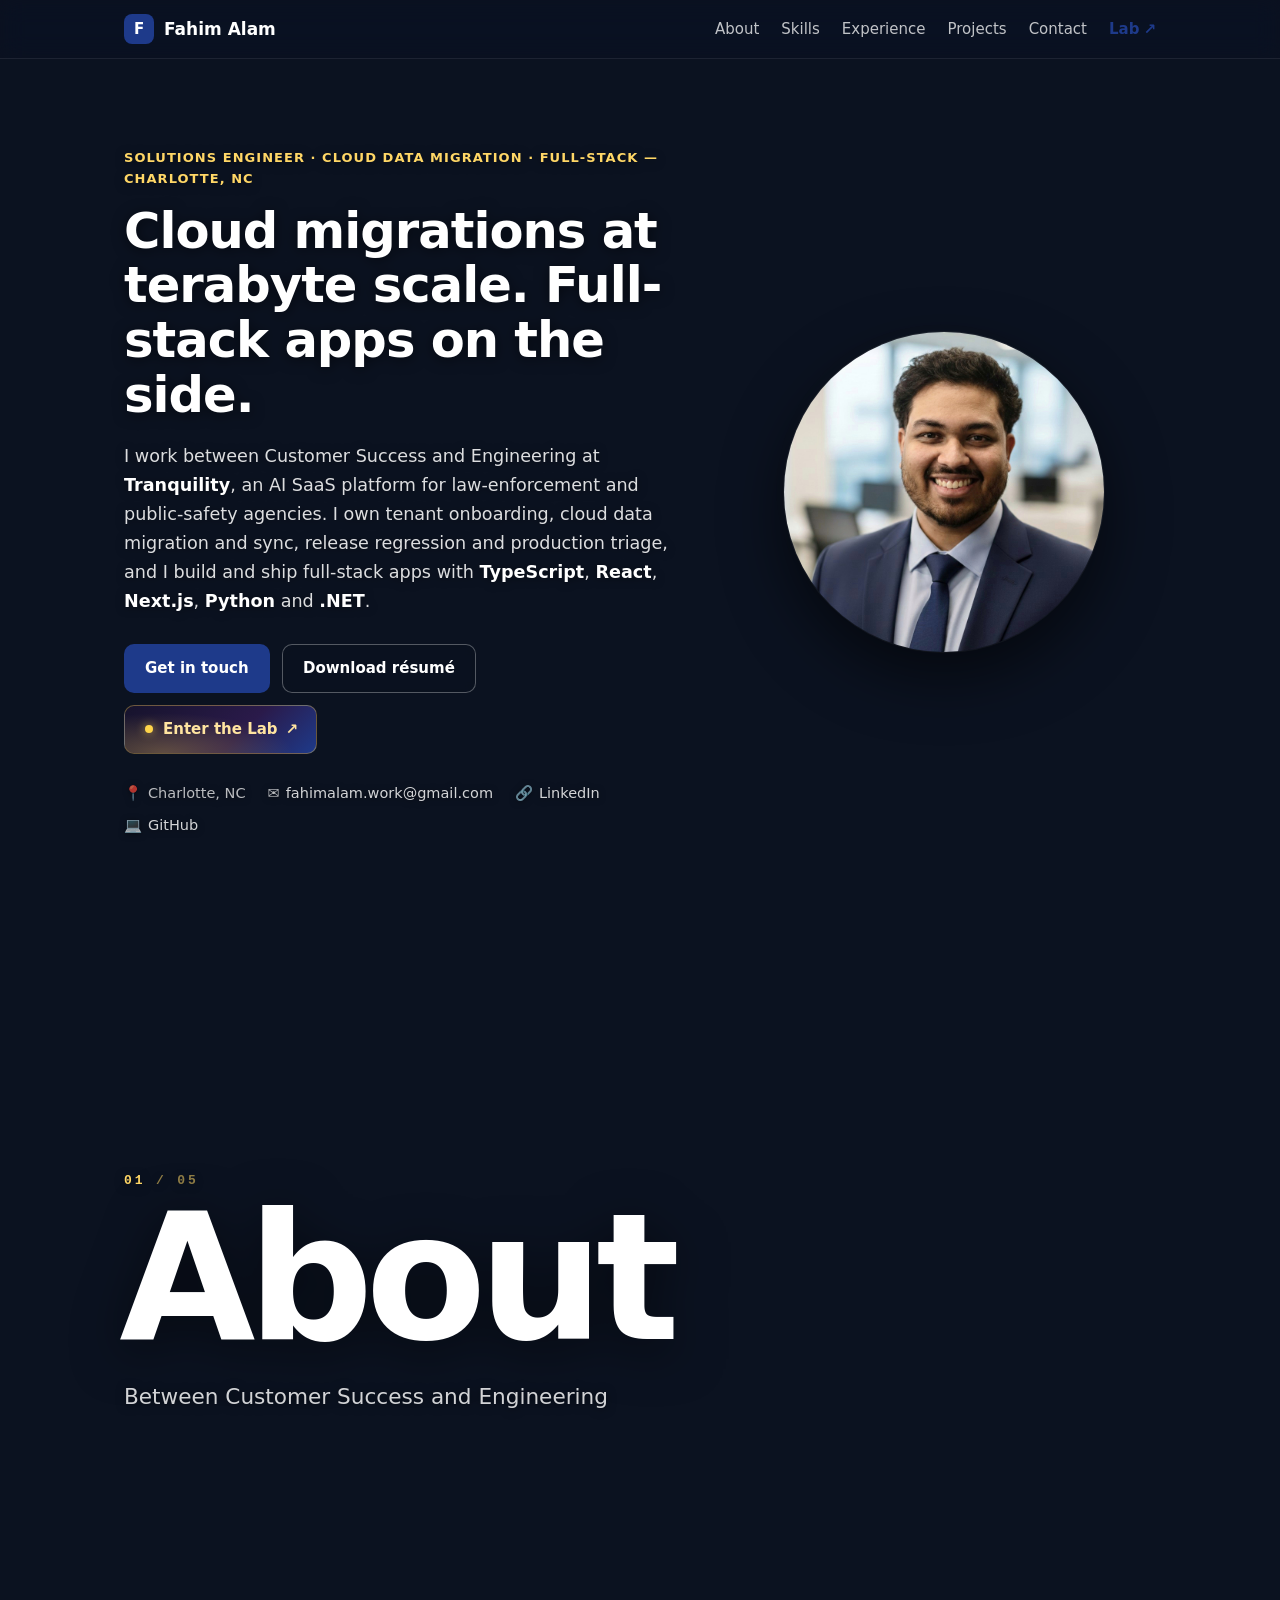
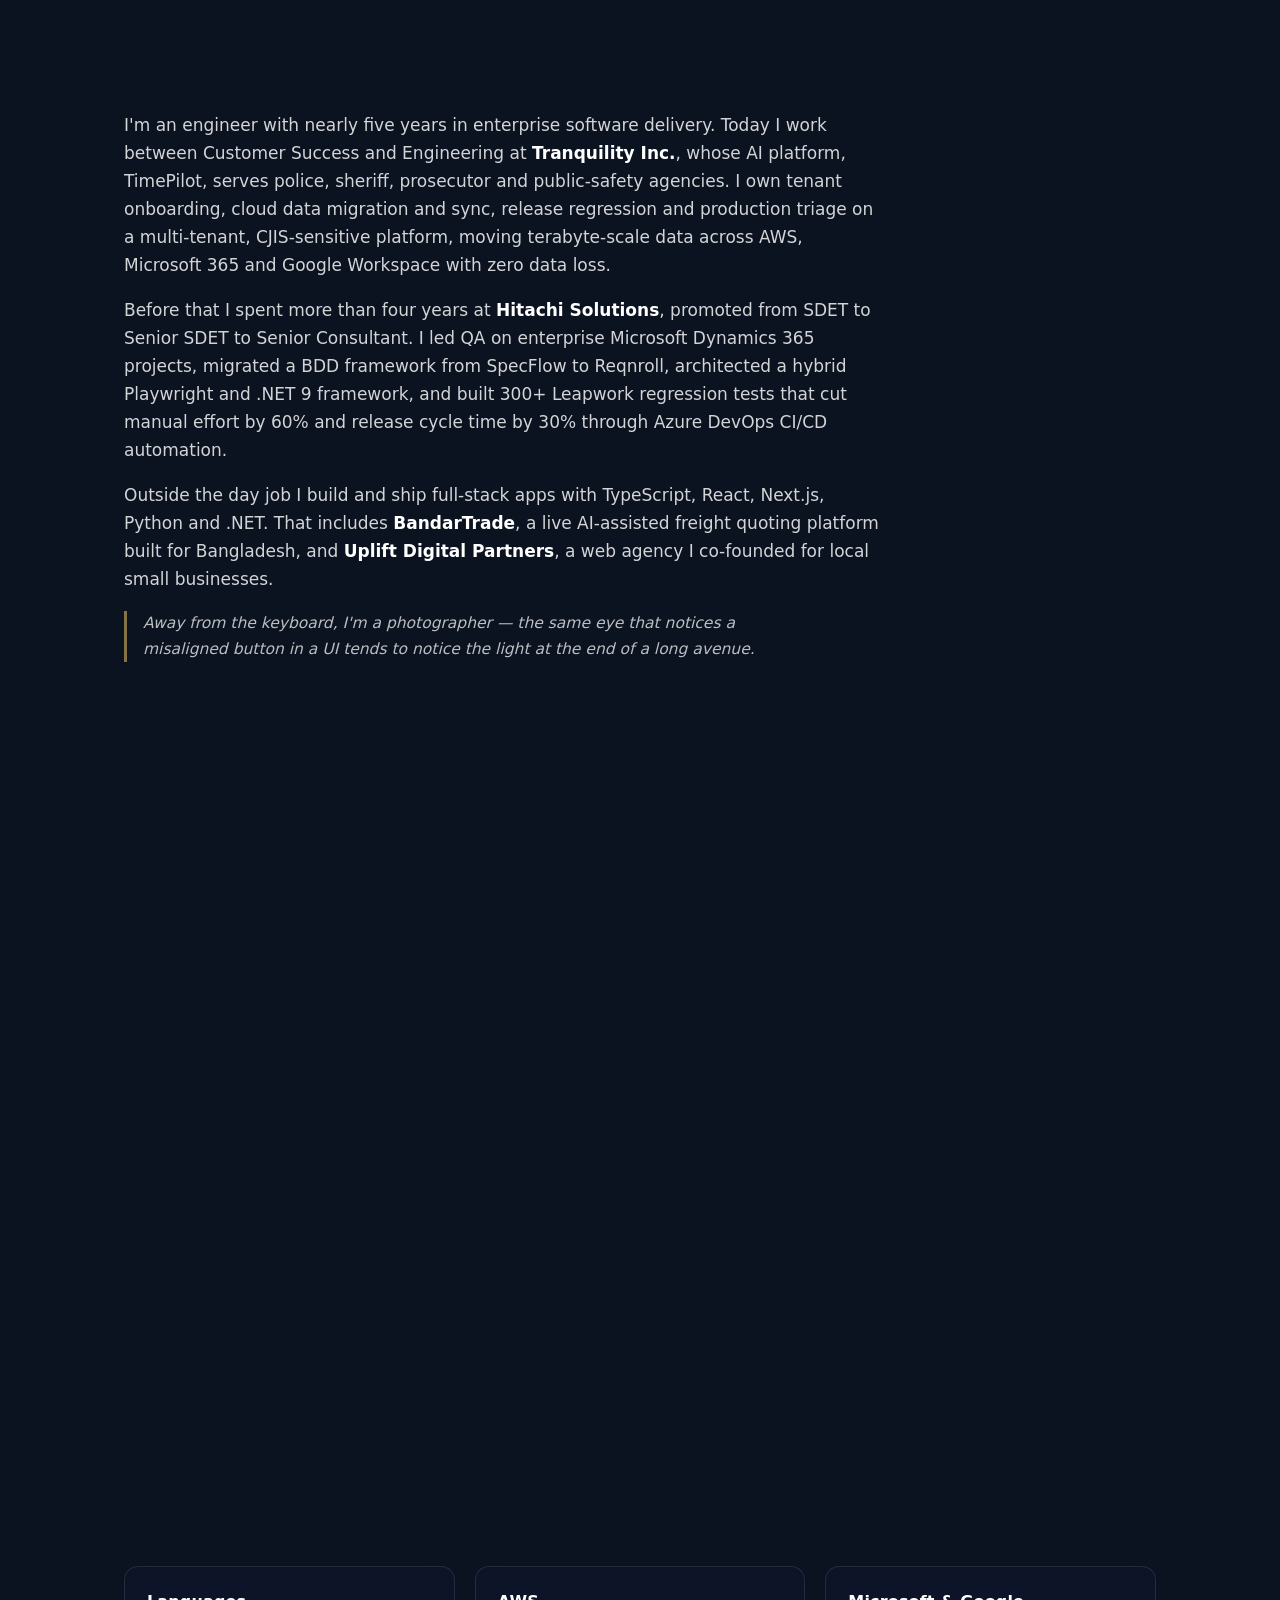
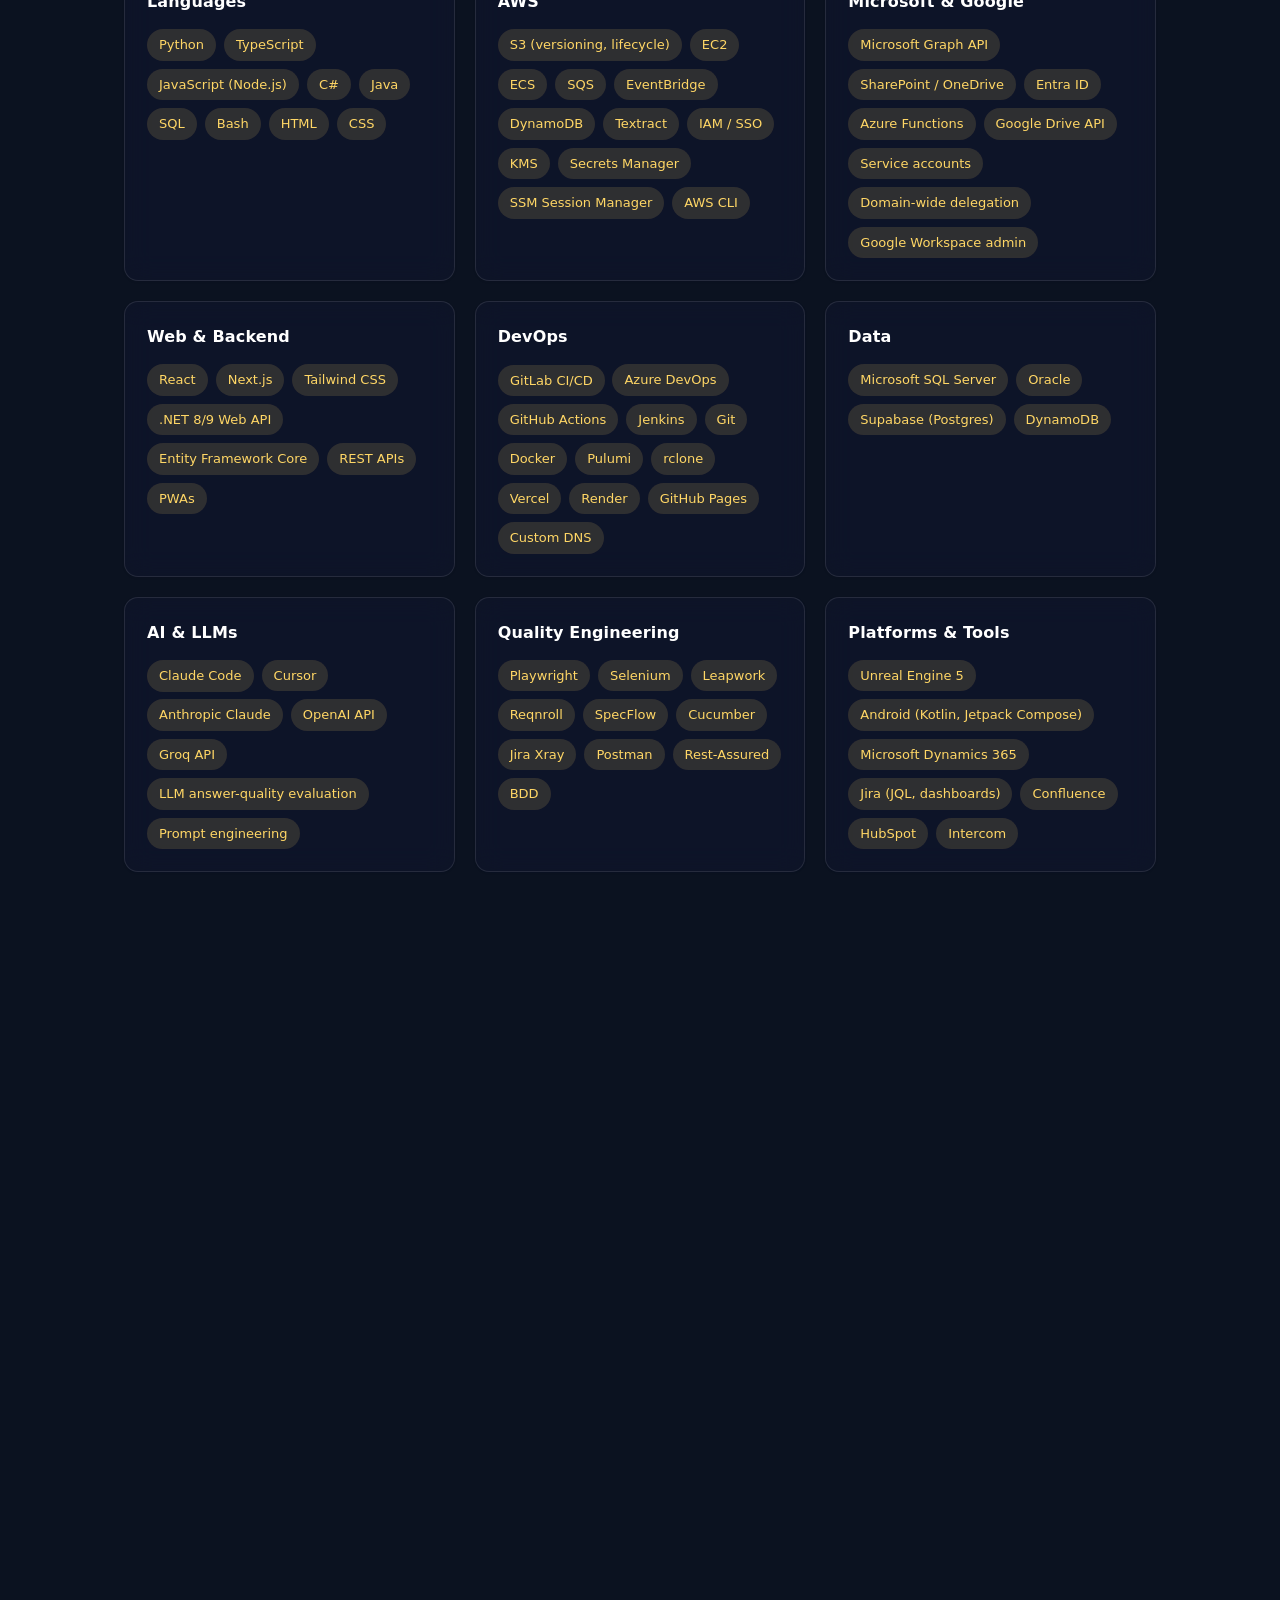
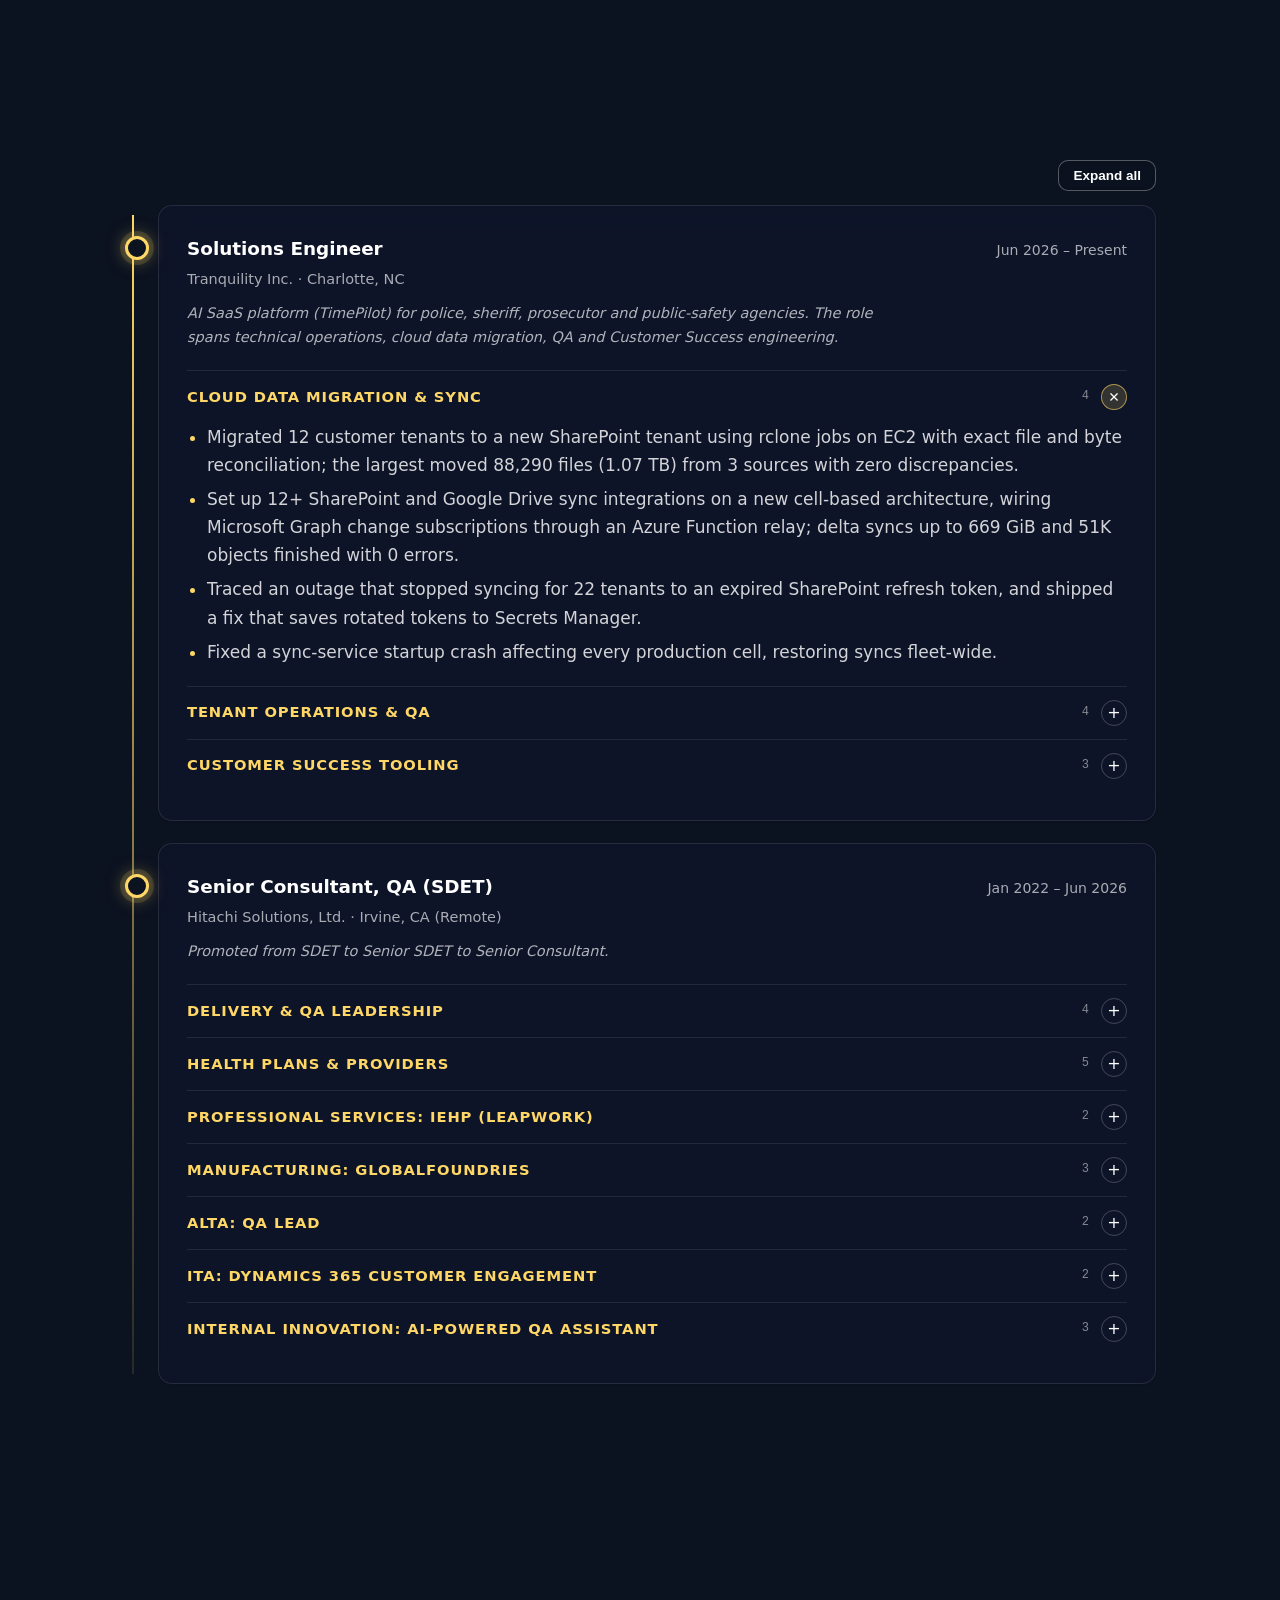
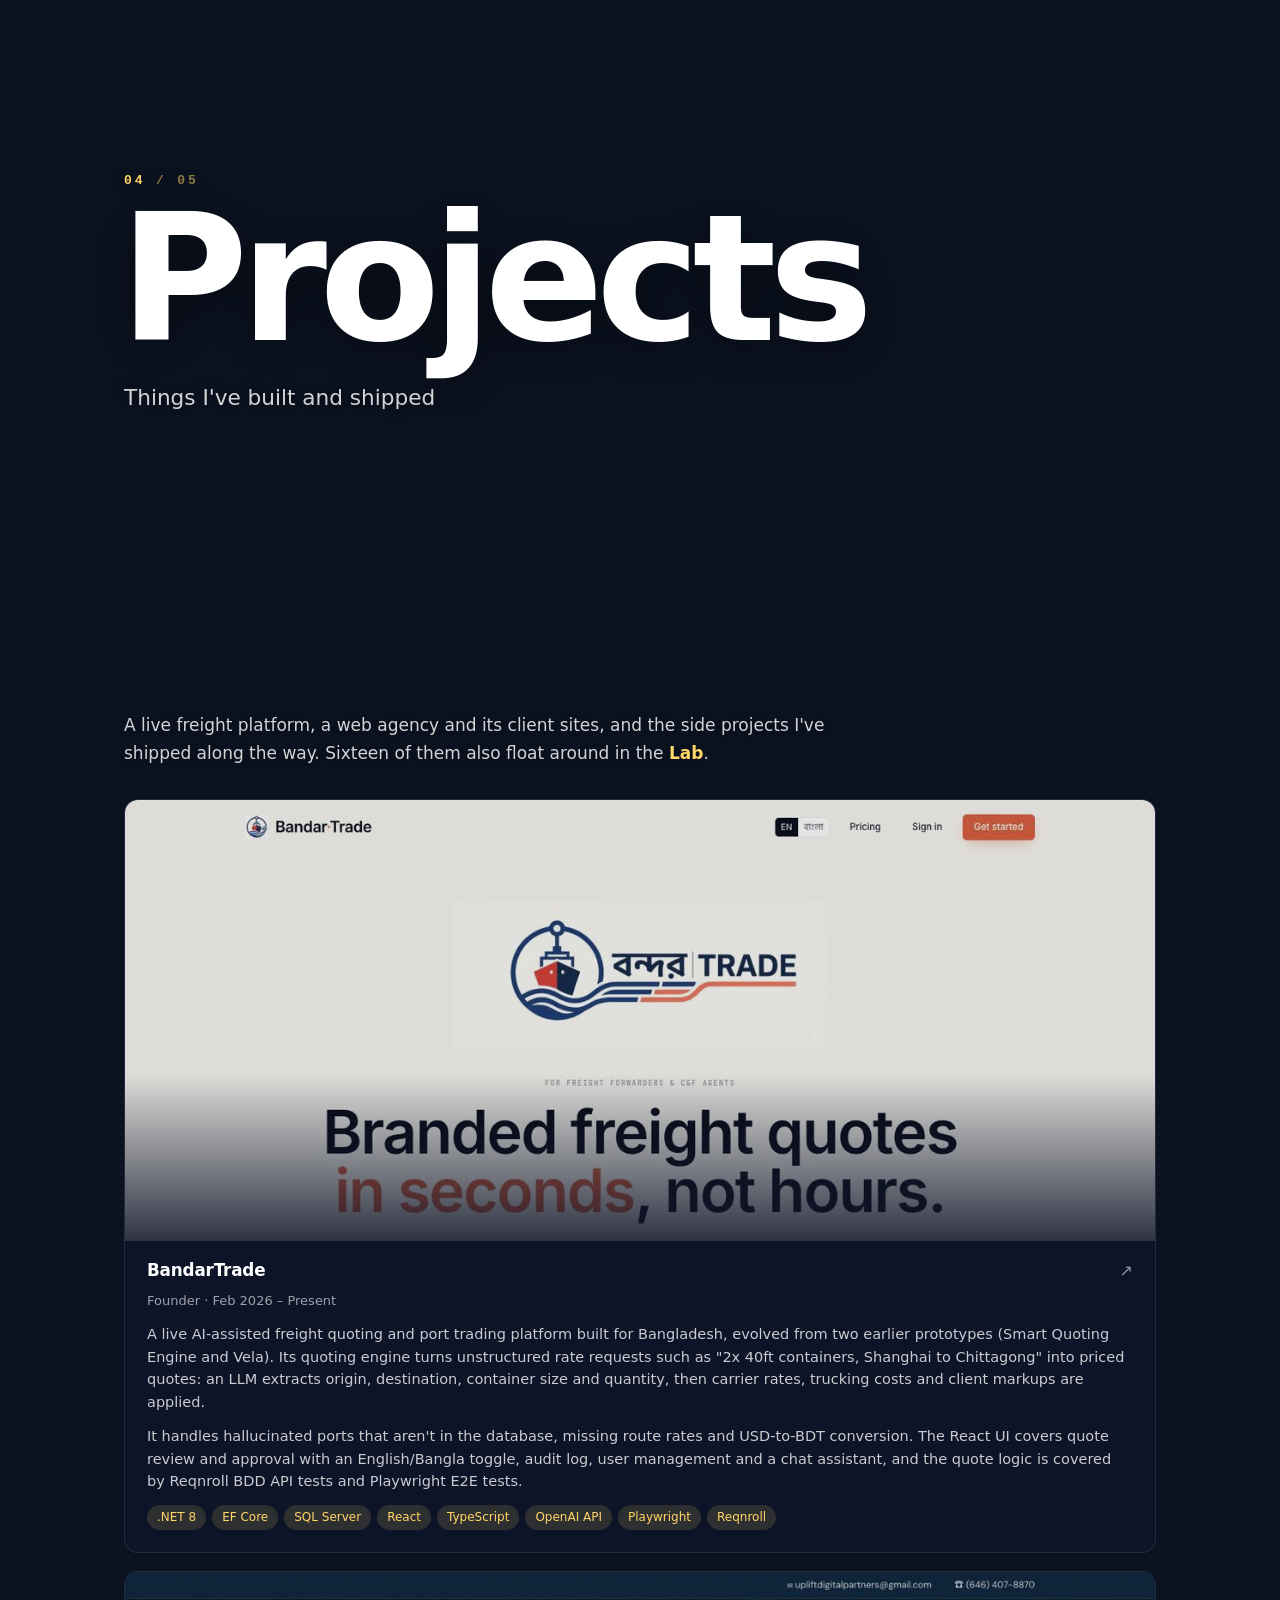
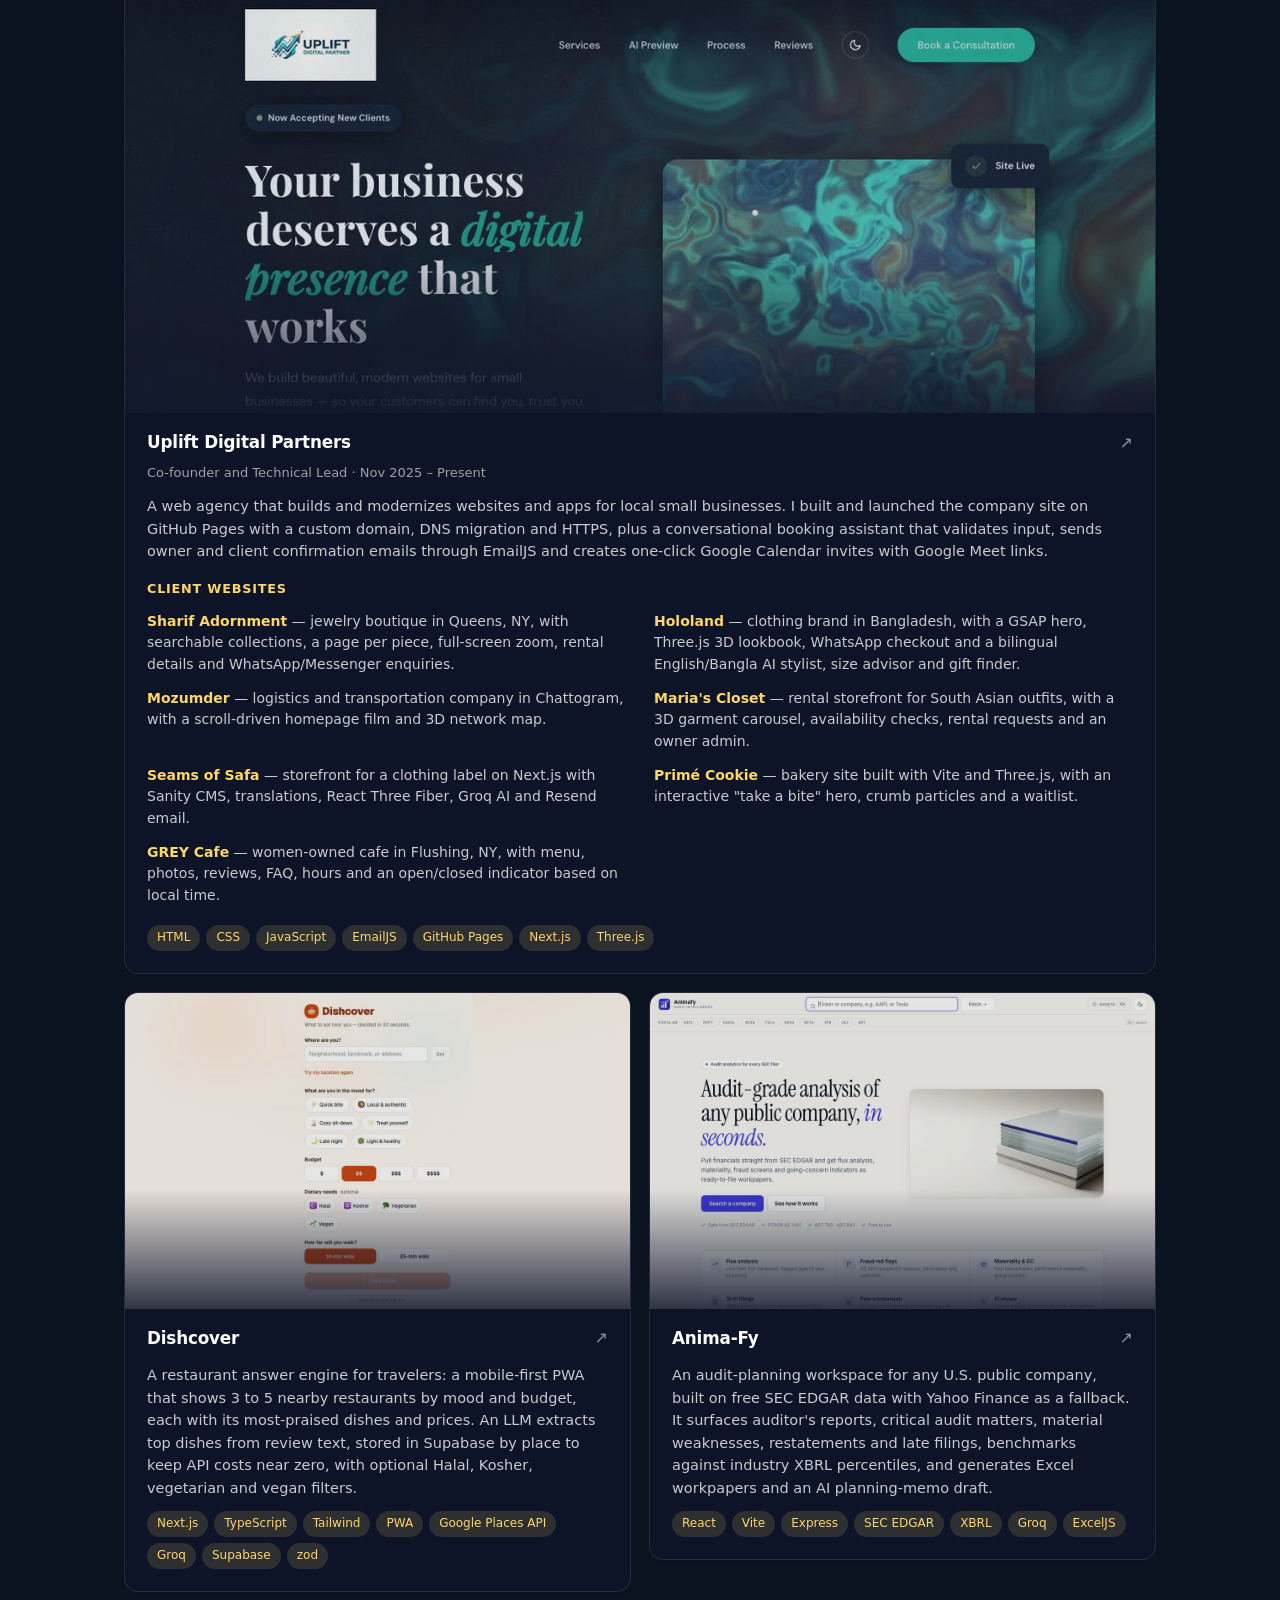
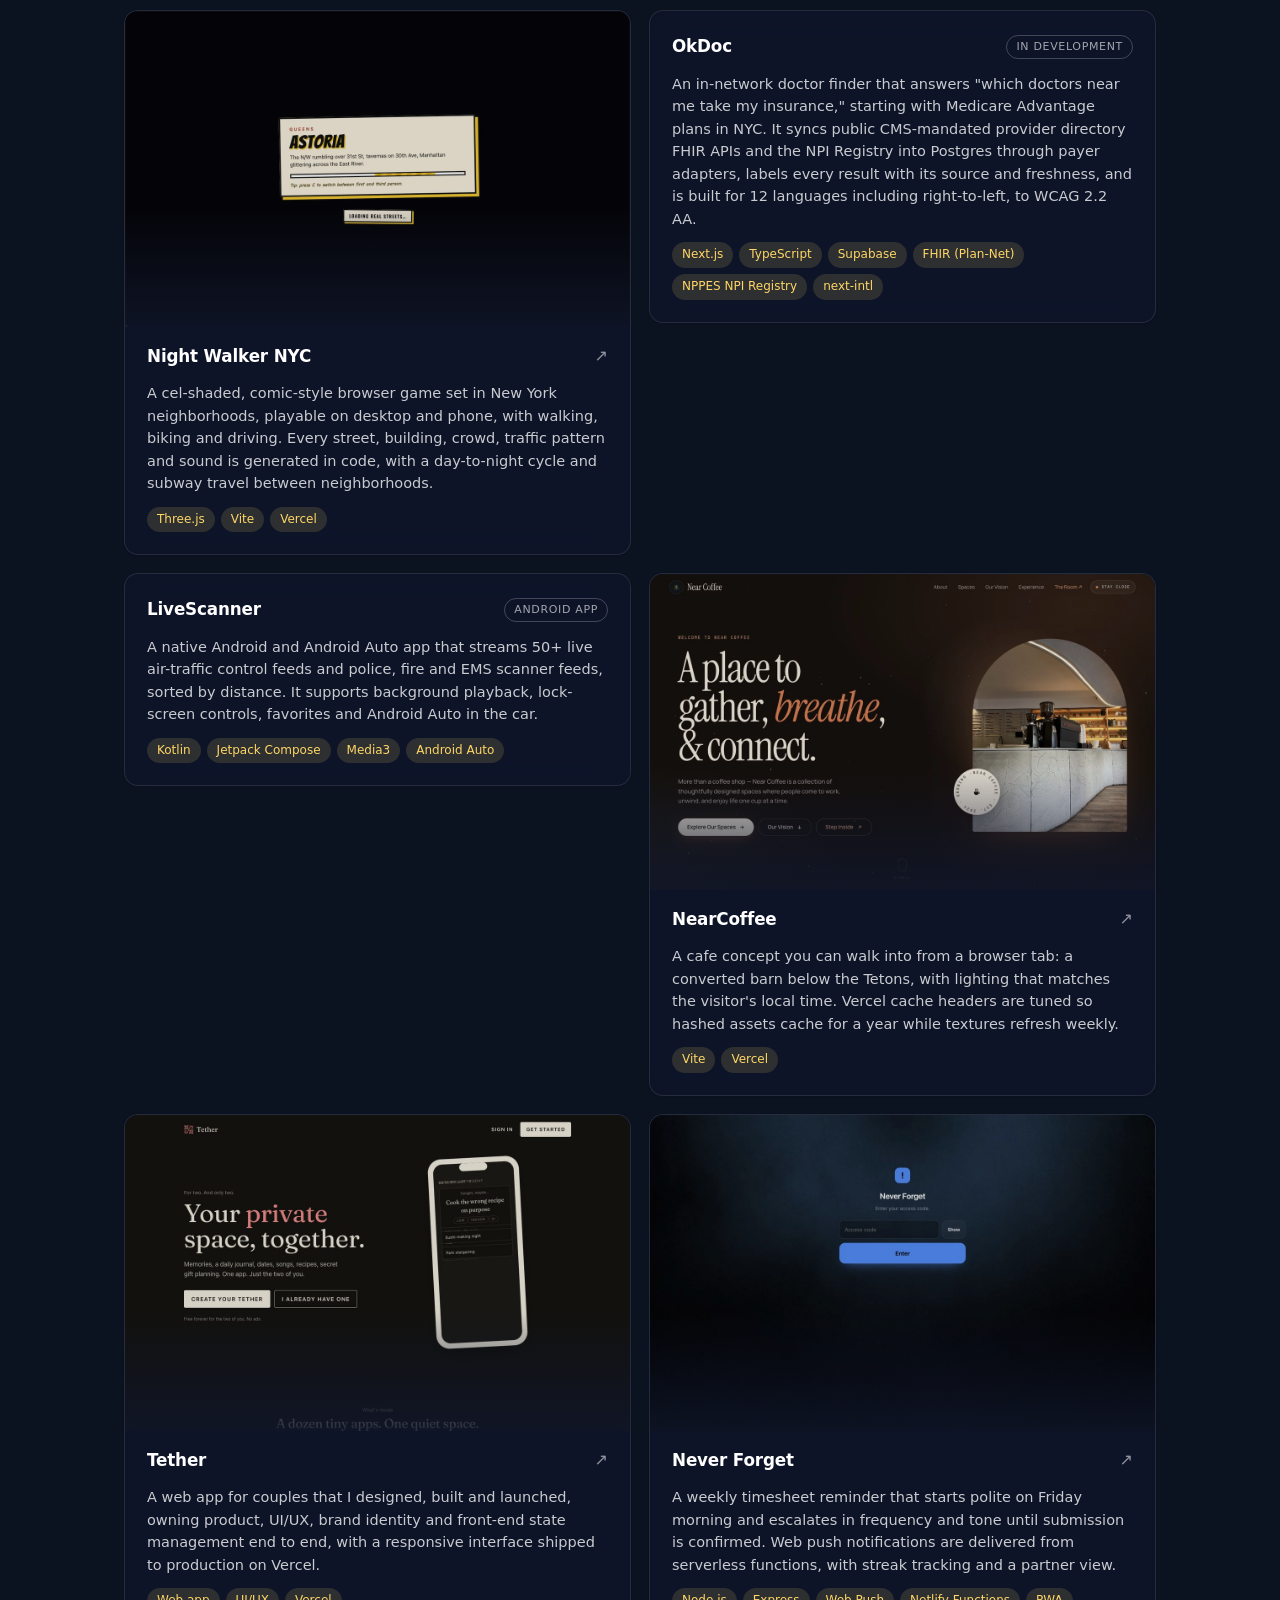
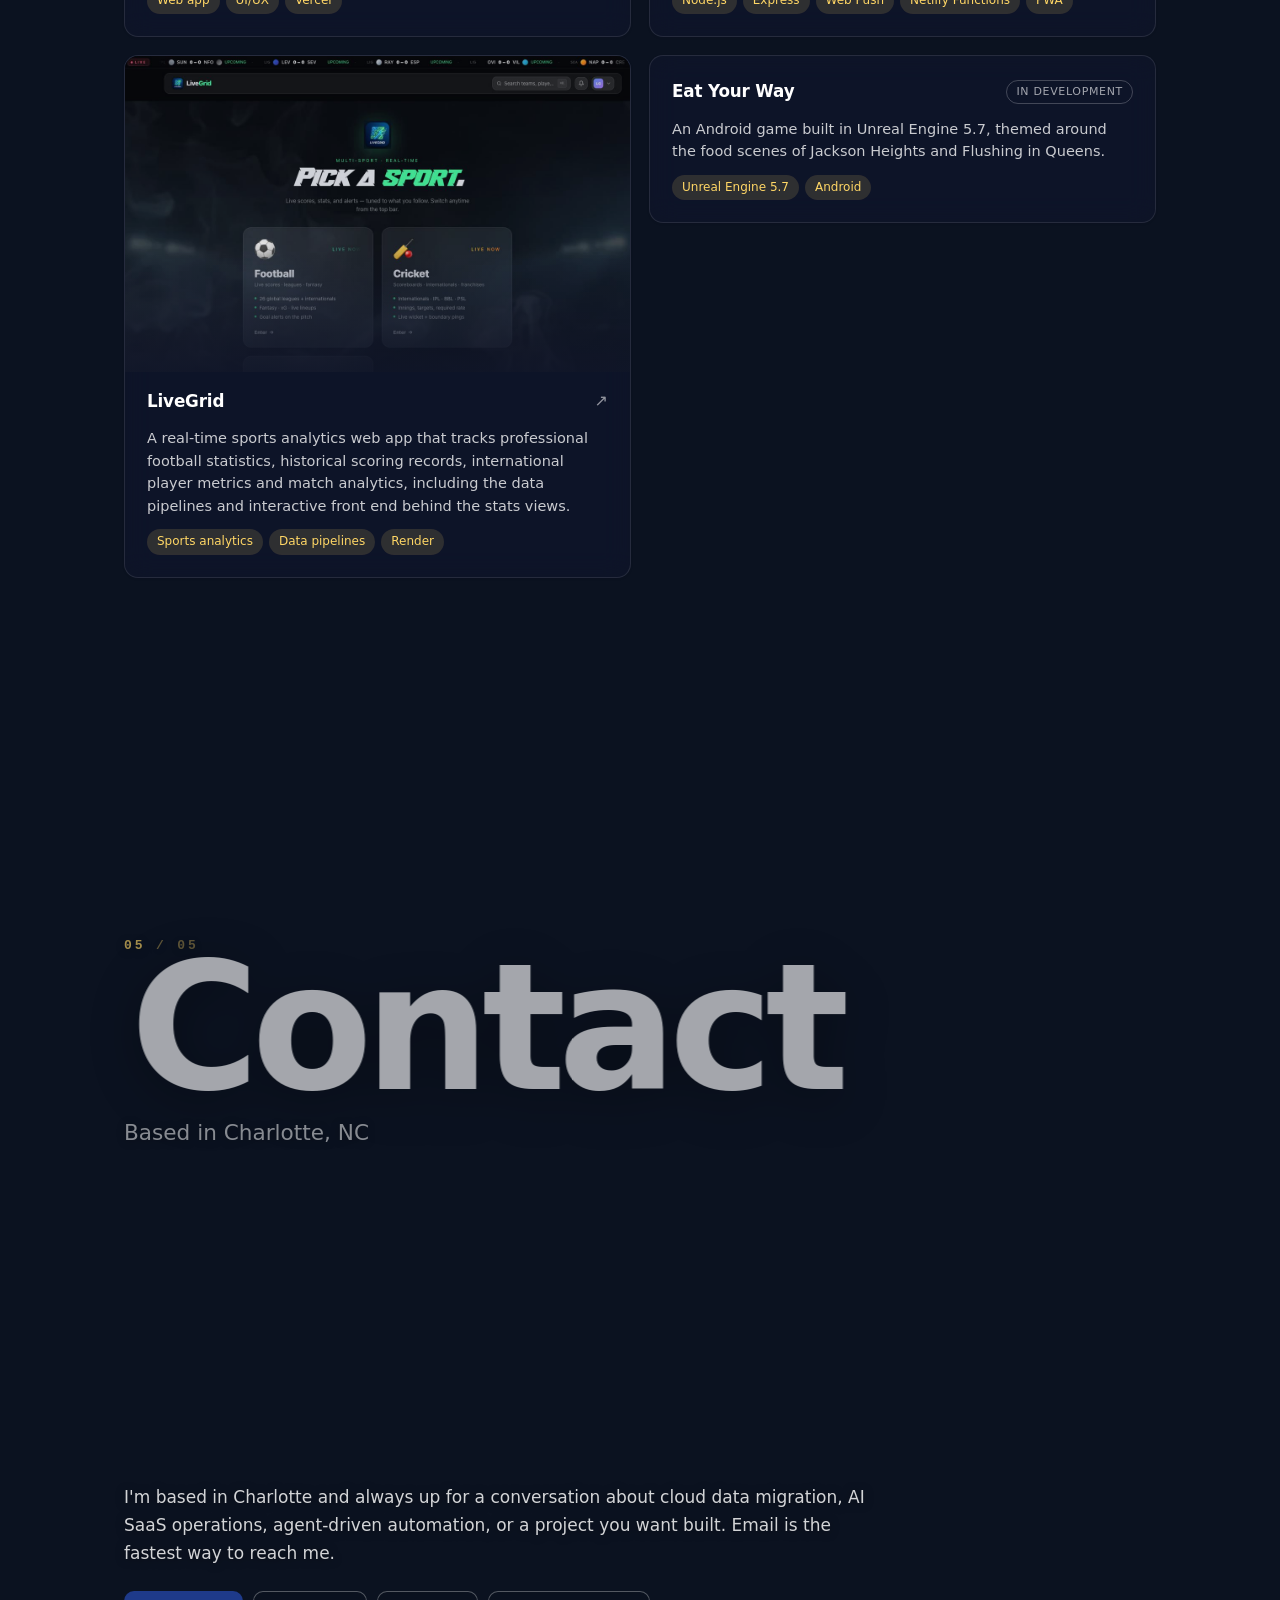
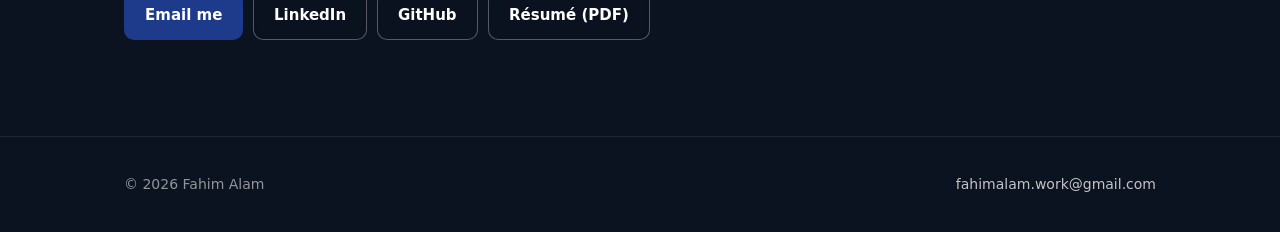
==== index.html @ 4410e0f3 "Visual pass: section title screens, experience timeline, project screenshots, mobile menu, lazy vide" ====
<!doctype html>
<html lang="en">
<head>
  <meta charset="utf-8" />
  <meta name="viewport" content="width=device-width, initial-scale=1" />
  <title>Fahim Alam — Solutions Engineer</title>
  <meta name="description" content="Fahim Alam is a Solutions Engineer in Charlotte, NC working on cloud data migration, multi-tenant AI SaaS operations and full-stack development." />
  <meta name="author" content="Fahim Alam" />
  <meta name="theme-color" content="#0b1220" />

  <meta property="og:title" content="Fahim Alam — Solutions Engineer" />
  <meta property="og:description" content="Cloud data migration, AI SaaS operations and full-stack development. Based in Charlotte, NC." />
  <meta property="og:type" content="website" />
  <meta property="og:image" content="assets/headshot.jpg" />

  <link rel="icon" href="data:image/svg+xml,%3Csvg xmlns='http://www.w3.org/2000/svg' viewBox='0 0 100 100'%3E%3Crect width='100' height='100' rx='20' fill='%231e3a8a'/%3E%3Ctext x='50' y='66' font-family='Inter,Arial' font-size='52' font-weight='700' text-anchor='middle' fill='white'%3EF%3C/text%3E%3C/svg%3E" />
  <link rel="preconnect" href="https://rsms.me/" />
  <link rel="stylesheet" href="https://rsms.me/inter/inter.css" />
  <link rel="stylesheet" href="styles.css" />
</head>
<body>
  <a href="#main" class="skip-link">Skip to content</a>

  <div class="page-backdrop" aria-hidden="true">
    <video id="hero-video"
           class="page-video is-active"
           data-section="hero"
           src="assets/video/hero.mp4"
           poster="assets/video/hero-poster.jpg"
           muted playsinline preload="auto"></video>
    <video class="page-video" data-section="about"
           data-src="assets/video/about.mp4"
           muted playsinline preload="none"></video>
    <video class="page-video" data-section="skills"
           data-src="assets/video/skills.mp4"
           muted playsinline preload="none"></video>
    <video class="page-video" data-section="experience"
           data-src="assets/video/experience.mp4"
           muted playsinline preload="none"></video>
    <video class="page-video" data-section="projects"
           data-src="assets/video/projects.mp4"
           muted playsinline preload="none"></video>
    <video class="page-video" data-section="contact"
           data-src="assets/video/contact.mp4"
           muted playsinline preload="none"></video>
    <div class="page-vignette"></div>
  </div>

  <header class="site-header">
    <div class="container header-row">
      <a href="#" class="brand" aria-label="Fahim Alam — Home">
        <span class="brand-mark" aria-hidden="true">F</span>
        <span class="brand-name">Fahim Alam</span>
      </a>
      <button class="nav-toggle" type="button" aria-expanded="false" aria-controls="site-nav" aria-label="Menu">
        <span></span><span></span><span></span>
      </button>
      <nav id="site-nav" aria-label="Primary">
        <a href="#about">About</a>
        <a href="#skills">Skills</a>
        <a href="#experience">Experience</a>
        <a href="#projects">Projects</a>
        <a href="#contact">Contact</a>
        <a href="lab/" class="nav-lab">Lab <span aria-hidden="true">↗</span></a>
      </nav>
    </div>
  </header>

  <main id="main">
    <section class="hero" id="hero">
      <div class="container hero-grid">
        <div class="hero-copy">
          <p class="eyebrow">Solutions Engineer · Cloud Data Migration · Full-Stack — Charlotte, NC</p>
          <h1>Cloud migrations at terabyte scale. Full-stack apps on the side.</h1>
          <p class="lede">
            I work between Customer Success and Engineering at
            <strong>Tranquility</strong>, an AI SaaS platform for law-enforcement
            and public-safety agencies. I own tenant onboarding, cloud data
            migration and sync, release regression and production triage, and I
            build and ship full-stack apps with <strong>TypeScript</strong>,
            <strong>React</strong>, <strong>Next.js</strong>,
            <strong>Python</strong> and <strong>.NET</strong>.
          </p>
          <div class="hero-actions">
            <a class="btn btn-primary" href="#contact">Get in touch</a>
            <a class="btn btn-secondary" href="assets/Fahim_Alam_Resume.pdf" target="_blank" rel="noopener">
              Download résumé
            </a>
            <a class="btn btn-lab" href="lab/">
              <span class="btn-lab-dot" aria-hidden="true"></span>
              Enter the Lab
              <span class="btn-lab-arrow" aria-hidden="true">↗</span>
            </a>
          </div>
          <ul class="hero-meta" aria-label="Quick facts">
            <li><span aria-hidden="true">📍</span> Charlotte, NC</li>
            <li><span aria-hidden="true">✉️</span> <a href="mailto:fahimalam.work@gmail.com">fahimalam.work@gmail.com</a></li>
            <li><span aria-hidden="true">🔗</span> <a href="https://www.linkedin.com/in/fahimalamwork/" target="_blank" rel="noopener">LinkedIn</a></li>
            <li><span aria-hidden="true">💻</span> <a href="https://github.com/fahimalamwork" target="_blank" rel="noopener">GitHub</a></li>
          </ul>
        </div>
        <div class="hero-photo">
          <img src="assets/headshot.jpg" alt="Portrait of Fahim Alam" width="320" height="320" />
          <div class="photo-bg" aria-hidden="true"></div>
        </div>
      </div>
    </section>

    <section id="about" class="section">
      <div class="section-intro">
        <p class="section-intro-num">01 <span>/ 05</span></p>
        <h2 class="section-intro-title">About</h2>
        <p class="section-intro-sub">Between Customer Success and Engineering</p>
      </div>
      <div class="container reveal">
        <div class="prose">
          <p>
            I'm an engineer with nearly five years in enterprise software delivery.
            Today I work between Customer Success and Engineering at
            <strong>Tranquility Inc.</strong>, whose AI platform, TimePilot, serves
            police, sheriff, prosecutor and public-safety agencies. I own tenant
            onboarding, cloud data migration and sync, release regression and
            production triage on a multi-tenant, CJIS-sensitive platform, moving
            terabyte-scale data across AWS, Microsoft 365 and Google Workspace with
            zero data loss.
          </p>
          <p>
            Before that I spent more than four years at
            <strong>Hitachi Solutions</strong>, promoted from SDET to Senior SDET to
            Senior Consultant. I led QA on enterprise Microsoft Dynamics 365
            projects, migrated a BDD framework from SpecFlow to Reqnroll, architected
            a hybrid Playwright and .NET 9 framework, and built 300+ Leapwork
            regression tests that cut manual effort by 60% and release cycle time by
            30% through Azure DevOps CI/CD automation.
          </p>
          <p>
            Outside the day job I build and ship full-stack apps with TypeScript,
            React, Next.js, Python and .NET. That includes
            <strong>BandarTrade</strong>, a live AI-assisted freight quoting platform
            built for Bangladesh, and
            <strong>Uplift Digital Partners</strong>, a web agency I co-founded for
            local small businesses.
          </p>
          <p class="aside">
            Away from the keyboard, I'm a photographer — the same eye that notices a
            misaligned button in a UI tends to notice the light at the end of a long
            avenue.
          </p>
        </div>
      </div>
    </section>

    <section id="skills" class="section section-alt">
      <div class="section-intro">
        <p class="section-intro-num">02 <span>/ 05</span></p>
        <h2 class="section-intro-title">Skills</h2>
        <p class="section-intro-sub">The stack I work in</p>
      </div>
      <div class="container reveal">
        <div class="skills-grid">
          <div class="skill-group">
            <h3>Languages</h3>
            <ul class="chips">
              <li>Python</li>
              <li>TypeScript</li>
              <li>JavaScript (Node.js)</li>
              <li>C#</li>
              <li>Java</li>
              <li>SQL</li>
              <li>Bash</li>
              <li>HTML</li>
              <li>CSS</li>
            </ul>
          </div>
          <div class="skill-group">
            <h3>AWS</h3>
            <ul class="chips">
              <li>S3 (versioning, lifecycle)</li>
              <li>EC2</li>
              <li>ECS</li>
              <li>SQS</li>
              <li>EventBridge</li>
              <li>DynamoDB</li>
              <li>Textract</li>
              <li>IAM / SSO</li>
              <li>KMS</li>
              <li>Secrets Manager</li>
              <li>SSM Session Manager</li>
              <li>AWS CLI</li>
            </ul>
          </div>
          <div class="skill-group">
            <h3>Microsoft &amp; Google</h3>
            <ul class="chips">
              <li>Microsoft Graph API</li>
              <li>SharePoint / OneDrive</li>
              <li>Entra ID</li>
              <li>Azure Functions</li>
              <li>Google Drive API</li>
              <li>Service accounts</li>
              <li>Domain-wide delegation</li>
              <li>Google Workspace admin</li>
            </ul>
          </div>
          <div class="skill-group">
            <h3>Web &amp; Backend</h3>
            <ul class="chips">
              <li>React</li>
              <li>Next.js</li>
              <li>Tailwind CSS</li>
              <li>.NET 8/9 Web API</li>
              <li>Entity Framework Core</li>
              <li>REST APIs</li>
              <li>PWAs</li>
            </ul>
          </div>
          <div class="skill-group">
            <h3>DevOps</h3>
            <ul class="chips">
              <li>GitLab CI/CD</li>
              <li>Azure DevOps</li>
              <li>GitHub Actions</li>
              <li>Jenkins</li>
              <li>Git</li>
              <li>Docker</li>
              <li>Pulumi</li>
              <li>rclone</li>
              <li>Vercel</li>
              <li>Render</li>
              <li>GitHub Pages</li>
              <li>Custom DNS</li>
            </ul>
          </div>
          <div class="skill-group">
            <h3>Data</h3>
            <ul class="chips">
              <li>Microsoft SQL Server</li>
              <li>Oracle</li>
              <li>Supabase (Postgres)</li>
              <li>DynamoDB</li>
            </ul>
          </div>
          <div class="skill-group">
            <h3>AI &amp; LLMs</h3>
            <ul class="chips">
              <li>Claude Code</li>
              <li>Cursor</li>
              <li>Anthropic Claude</li>
              <li>OpenAI API</li>
              <li>Groq API</li>
              <li>LLM answer-quality evaluation</li>
              <li>Prompt engineering</li>
            </ul>
          </div>
          <div class="skill-group">
            <h3>Quality Engineering</h3>
            <ul class="chips">
              <li>Playwright</li>
              <li>Selenium</li>
              <li>Leapwork</li>
              <li>Reqnroll</li>
              <li>SpecFlow</li>
              <li>Cucumber</li>
              <li>Jira Xray</li>
              <li>Postman</li>
              <li>Rest-Assured</li>
              <li>BDD</li>
            </ul>
          </div>
          <div class="skill-group">
            <h3>Platforms &amp; Tools</h3>
            <ul class="chips">
              <li>Unreal Engine 5</li>
              <li>Android (Kotlin, Jetpack Compose)</li>
              <li>Microsoft Dynamics 365</li>
              <li>Jira (JQL, dashboards)</li>
              <li>Confluence</li>
              <li>HubSpot</li>
              <li>Intercom</li>
            </ul>
          </div>
        </div>
      </div>
    </section>

    <section id="experience" class="section">
      <div class="section-intro">
        <p class="section-intro-num">03 <span>/ 05</span></p>
        <h2 class="section-intro-title">Experience</h2>
        <p class="section-intro-sub">Tranquility · Hitachi Solutions</p>
      </div>
      <div class="container reveal">

        <div class="timeline-tools">
          <button class="btn btn-secondary btn-sm" id="tracks-toggle" type="button" aria-pressed="false">Expand all</button>
        </div>
        <div class="timeline">
        <article class="role">
          <header class="role-header">
            <div>
              <h3>Solutions Engineer</h3>
              <p class="role-company">Tranquility Inc. · Charlotte, NC</p>
            </div>
            <p class="role-dates">Jun 2026 – Present</p>
          </header>
          <p class="role-summary">
            AI SaaS platform (TimePilot) for police, sheriff, prosecutor and
            public-safety agencies. The role spans technical operations, cloud data
            migration, QA and Customer Success engineering.
          </p>

          <details class="role-track" open>
            <summary><span class="track-name">Cloud data migration &amp; sync</span><span class="track-count">4</span></summary>
            <ul>
              <li>Migrated 12 customer tenants to a new SharePoint tenant using rclone jobs on EC2 with exact file and byte reconciliation; the largest moved 88,290 files (1.07 TB) from 3 sources with zero discrepancies.</li>
              <li>Set up 12+ SharePoint and Google Drive sync integrations on a new cell-based architecture, wiring Microsoft Graph change subscriptions through an Azure Function relay; delta syncs up to 669 GiB and 51K objects finished with 0 errors.</li>
              <li>Traced an outage that stopped syncing for 22 tenants to an expired SharePoint refresh token, and shipped a fix that saves rotated tokens to Secrets Manager.</li>
              <li>Fixed a sync-service startup crash affecting every production cell, restoring syncs fleet-wide.</li>
            </ul>
          </details>

          <details class="role-track">
            <summary><span class="track-name">Tenant operations &amp; QA</span><span class="track-count">4</span></summary>
            <ul>
              <li>Provisioned 25+ agency tenants (police, sheriff's offices, district attorneys, fusion centers) and offboarded 10+, including S3, KMS and integration cleanup.</li>
              <li>Found an apostrophe-in-tenant-name bug that broke HTTP headers and put 46 tenants at risk; reversed an accidental deletion of 933 S3 objects using versioning.</li>
              <li>Run weekly release regression and sign-off, per-tenant Playwright smoke tests, and a Jira Xray onboarding test plan.</li>
              <li>Triaged AI answer-quality reports (wrong citations, hallucinations, wrong-language output) with telemetry, separating model behavior from product bugs.</li>
            </ul>
          </details>

          <details class="role-track">
            <summary><span class="track-name">Customer Success tooling</span><span class="track-count">3</span></summary>
            <ul>
              <li>Built an HTML command center for the CSM team combining HubSpot, Jira and Intercom data across 62 customer domains, plus at-risk reports and a staffing model.</li>
              <li>Shipped a browser-only tool that autofills customers' security questionnaires (.docx) from a curated answer library.</li>
              <li>Wrote customer IT setup guides for SharePoint and Google Drive, and 14 Confluence automation pages.</li>
            </ul>
          </details>
        </article>

        <article class="role">
          <header class="role-header">
            <div>
              <h3>Senior Consultant, QA (SDET)</h3>
              <p class="role-company">Hitachi Solutions, Ltd. · Irvine, CA (Remote)</p>
            </div>
            <p class="role-dates">Jan 2022 – Jun 2026</p>
          </header>
          <p class="role-summary">Promoted from SDET to Senior SDET to Senior Consultant.</p>

          <details class="role-track">
            <summary><span class="track-name">Delivery &amp; QA leadership</span><span class="track-count">4</span></summary>
            <ul>
              <li>Led QA on enterprise Microsoft Dynamics 365 projects, turning committed PBIs, user stories and acceptance criteria into test scenarios and cases.</li>
              <li>Planned sprint QA work in Azure DevOps, sized workload and resourcing, and reported dependencies, timelines and quality risks to project managers and Scrum Masters.</li>
              <li>Integrated automated runs into Azure Pipelines and published JUnit results to ADO Test Plans for central visibility of test outcomes.</li>
              <li>Developed a TypeScript record-and-play framework prototype that captures and replays browser interactions to simplify test creation.</li>
            </ul>
          </details>

          <details class="role-track">
            <summary><span class="track-name">Health Plans &amp; Providers</span><span class="track-count">5</span></summary>
            <ul>
              <li>Led the migration from SpecFlow to Reqnroll, modernizing the BDD framework and improving long-term maintainability.</li>
              <li>Architected a hybrid Playwright and .NET 9 framework using Page Object Model and BDD, with parallel and multi-browser execution.</li>
              <li>Defined automation strategy for SIT and UAT phases with developers and product owners.</li>
              <li>Ran cross-functional defect triage, speeding issue resolution and improving sprint predictability.</li>
              <li>Set up .NET project builds, Git version control and Azure DevOps continuous integration.</li>
            </ul>
          </details>

          <details class="role-track">
            <summary><span class="track-name">Professional Services: IEHP (Leapwork)</span><span class="track-count">2</span></summary>
            <ul>
              <li>Built 300+ automated regression tests in Leapwork, cutting manual testing effort by 60% and release cycle time by 30%.</li>
              <li>Integrated the suite into Azure DevOps CI/CD pipelines for nightly regression runs and early defect detection.</li>
            </ul>
          </details>

          <details class="role-track">
            <summary><span class="track-name">Manufacturing: GlobalFoundries</span><span class="track-count">3</span></summary>
            <ul>
              <li>Extended a Cucumber and TestNG framework to support parallel, multi-browser execution.</li>
              <li>Wrote SQL validation scripts to check data transformation output against expected results.</li>
              <li>Shifted to functional testing on the D2P workstream as priorities changed, keeping coverage steady; recognized by the team for the contribution.</li>
            </ul>
          </details>

          <details class="role-track">
            <summary><span class="track-name">ALTA: QA Lead</span><span class="track-count">2</span></summary>
            <ul>
              <li>Served as QA lead, owning manual and functional test coverage for the project.</li>
              <li>Designed and launched the project's automation framework, setting the foundation for future automation.</li>
            </ul>
          </details>

          <details class="role-track">
            <summary><span class="track-name">ITA: Dynamics 365 Customer Engagement</span><span class="track-count">2</span></summary>
            <ul>
              <li>Built reusable Customer Engagement automation subflows and automated the full CE suite except two cases awaiting client re-verification.</li>
              <li>Diagnosed dispute-number generation failures and extended automation coverage to public portal scenarios.</li>
            </ul>
          </details>

          <details class="role-track">
            <summary><span class="track-name">Internal Innovation: AI-Powered QA Assistant</span><span class="track-count">3</span></summary>
            <ul>
              <li>Validated LLM-generated test cases for accuracy, completeness and fit with acceptance criteria during alpha rollout.</li>
              <li>Documented hallucination patterns, edge cases and formatting errors, feeding fixes back into prompt templates.</li>
              <li>Verified the Azure DevOps extension workflow that links generated test cases to their parent user stories.</li>
            </ul>
          </details>
        </article>
        </div>
      </div>
    </section>

    <section id="projects" class="section section-alt">
      <div class="section-intro">
        <p class="section-intro-num">04 <span>/ 05</span></p>
        <h2 class="section-intro-title">Projects</h2>
        <p class="section-intro-sub">Things I've built and shipped</p>
      </div>
      <div class="container reveal">
        <p class="prose section-lede">
          A live freight platform, a web agency and its client sites, and the side
          projects I've shipped along the way. Sixteen of them also float around
          in the <a href="lab/">Lab</a>.
        </p>

        <div class="projects-grid">
          <article class="project-card project-card-wide">
            <a class="project-shot" href="https://bandartrade.com" target="_blank" rel="noopener" tabindex="-1" aria-hidden="true">
              <img src="assets/shots/bandartrade.jpg" alt="" width="1200" height="750" loading="lazy" decoding="async" />
            </a>
            <header class="project-head">
              <h3><a href="https://bandartrade.com" target="_blank" rel="noopener">BandarTrade</a></h3>
              <span class="project-stars" aria-hidden="true">↗</span>
            </header>
            <p class="project-role">Founder · Feb 2026 – Present</p>
            <p>A live AI-assisted freight quoting and port trading platform built for Bangladesh, evolved from two earlier prototypes (Smart Quoting Engine and Vela). Its quoting engine turns unstructured rate requests such as "2x 40ft containers, Shanghai to Chittagong" into priced quotes: an LLM extracts origin, destination, container size and quantity, then carrier rates, trucking costs and client markups are applied.</p>
            <p>It handles hallucinated ports that aren't in the database, missing route rates and USD-to-BDT conversion. The React UI covers quote review and approval with an English/Bangla toggle, audit log, user management and a chat assistant, and the quote logic is covered by Reqnroll BDD API tests and Playwright E2E tests.</p>
            <ul class="project-tags">
              <li>.NET 8</li><li>EF Core</li><li>SQL Server</li><li>React</li><li>TypeScript</li><li>OpenAI API</li><li>Playwright</li><li>Reqnroll</li>
            </ul>
          </article>

          <article class="project-card project-card-wide">
            <a class="project-shot" href="https://upliftdigitalpartners.com" target="_blank" rel="noopener" tabindex="-1" aria-hidden="true">
              <img src="assets/shots/uplift.jpg" alt="" width="1200" height="750" loading="lazy" decoding="async" />
            </a>
            <header class="project-head">
              <h3><a href="https://upliftdigitalpartners.com" target="_blank" rel="noopener">Uplift Digital Partners</a></h3>
              <span class="project-stars" aria-hidden="true">↗</span>
            </header>
            <p class="project-role">Co-founder and Technical Lead · Nov 2025 – Present</p>
            <p>A web agency that builds and modernizes websites and apps for local small businesses. I built and launched the company site on GitHub Pages with a custom domain, DNS migration and HTTPS, plus a conversational booking assistant that validates input, sends owner and client confirmation emails through EmailJS and creates one-click Google Calendar invites with Google Meet links.</p>
            <p class="project-subhead">Client websites</p>
            <ul class="client-list">
              <li><a href="https://sharifadornment.com" target="_blank" rel="noopener">Sharif Adornment</a> — jewelry boutique in Queens, NY, with searchable collections, a page per piece, full-screen zoom, rental details and WhatsApp/Messenger enquiries.</li>
              <li><a href="https://hololandbd.com" target="_blank" rel="noopener">Hololand</a> — clothing brand in Bangladesh, with a GSAP hero, Three.js 3D lookbook, WhatsApp checkout and a bilingual English/Bangla AI stylist, size advisor and gift finder.</li>
              <li><a href="https://mozumderbd.net" target="_blank" rel="noopener">Mozumder</a> — logistics and transportation company in Chattogram, with a scroll-driven homepage film and 3D network map.</li>
              <li><a href="https://maria-closet.vercel.app" target="_blank" rel="noopener">Maria's Closet</a> — rental storefront for South Asian outfits, with a 3D garment carousel, availability checks, rental requests and an owner admin.</li>
              <li><a href="https://seamsofsafa.vercel.app" target="_blank" rel="noopener">Seams of Safa</a> — storefront for a clothing label on Next.js with Sanity CMS, translations, React Three Fiber, Groq AI and Resend email.</li>
              <li><a href="https://fahimalamwork.github.io/primecookie/" target="_blank" rel="noopener">Primé Cookie</a> — bakery site built with Vite and Three.js, with an interactive "take a bite" hero, crumb particles and a waitlist.</li>
              <li><a href="https://upliftdigitalpartners.github.io/GreyCafe/" target="_blank" rel="noopener">GREY Cafe</a> — women-owned cafe in Flushing, NY, with menu, photos, reviews, FAQ, hours and an open/closed indicator based on local time.</li>
            </ul>
            <ul class="project-tags">
              <li>HTML</li><li>CSS</li><li>JavaScript</li><li>EmailJS</li><li>GitHub Pages</li><li>Next.js</li><li>Three.js</li>
            </ul>
          </article>

          <article class="project-card">
            <a class="project-shot" href="https://dishcover-two.vercel.app" target="_blank" rel="noopener" tabindex="-1" aria-hidden="true">
              <img src="assets/shots/dishcover.jpg" alt="" width="1200" height="750" loading="lazy" decoding="async" />
            </a>
            <header class="project-head">
              <h3><a href="https://dishcover-two.vercel.app" target="_blank" rel="noopener">Dishcover</a></h3>
              <span class="project-stars" aria-hidden="true">↗</span>
            </header>
            <p>A restaurant answer engine for travelers: a mobile-first PWA that shows 3 to 5 nearby restaurants by mood and budget, each with its most-praised dishes and prices. An LLM extracts top dishes from review text, stored in Supabase by place to keep API costs near zero, with optional Halal, Kosher, vegetarian and vegan filters.</p>
            <ul class="project-tags">
              <li>Next.js</li><li>TypeScript</li><li>Tailwind</li><li>PWA</li><li>Google Places API</li><li>Groq</li><li>Supabase</li><li>zod</li>
            </ul>
          </article>

          <article class="project-card">
            <a class="project-shot" href="https://animafy-ai.vercel.app" target="_blank" rel="noopener" tabindex="-1" aria-hidden="true">
              <img src="assets/shots/anima-fy.jpg" alt="" width="1200" height="750" loading="lazy" decoding="async" />
            </a>
            <header class="project-head">
              <h3><a href="https://animafy-ai.vercel.app" target="_blank" rel="noopener">Anima-Fy</a></h3>
              <span class="project-stars" aria-hidden="true">↗</span>
            </header>
            <p>An audit-planning workspace for any U.S. public company, built on free SEC EDGAR data with Yahoo Finance as a fallback. It surfaces auditor's reports, critical audit matters, material weaknesses, restatements and late filings, benchmarks against industry XBRL percentiles, and generates Excel workpapers and an AI planning-memo draft.</p>
            <ul class="project-tags">
              <li>React</li><li>Vite</li><li>Express</li><li>SEC EDGAR</li><li>XBRL</li><li>Groq</li><li>ExcelJS</li>
            </ul>
          </article>

          <article class="project-card">
            <a class="project-shot" href="https://three-js-brainstorm.vercel.app" target="_blank" rel="noopener" tabindex="-1" aria-hidden="true">
              <img src="assets/shots/night-walker.jpg" alt="" width="1200" height="750" loading="lazy" decoding="async" />
            </a>
            <header class="project-head">
              <h3><a href="https://three-js-brainstorm.vercel.app" target="_blank" rel="noopener">Night Walker NYC</a></h3>
              <span class="project-stars" aria-hidden="true">↗</span>
            </header>
            <p>A cel-shaded, comic-style browser game set in New York neighborhoods, playable on desktop and phone, with walking, biking and driving. Every street, building, crowd, traffic pattern and sound is generated in code, with a day-to-night cycle and subway travel between neighborhoods.</p>
            <ul class="project-tags">
              <li>Three.js</li><li>Vite</li><li>Vercel</li>
            </ul>
          </article>

          <article class="project-card">
            <header class="project-head">
              <h3>OkDoc</h3>
              <span class="project-status">In development</span>
            </header>
            <p>An in-network doctor finder that answers "which doctors near me take my insurance," starting with Medicare Advantage plans in NYC. It syncs public CMS-mandated provider directory FHIR APIs and the NPI Registry into Postgres through payer adapters, labels every result with its source and freshness, and is built for 12 languages including right-to-left, to WCAG 2.2 AA.</p>
            <ul class="project-tags">
              <li>Next.js</li><li>TypeScript</li><li>Supabase</li><li>FHIR (Plan-Net)</li><li>NPPES NPI Registry</li><li>next-intl</li>
            </ul>
          </article>

          <article class="project-card">
            <header class="project-head">
              <h3>LiveScanner</h3>
              <span class="project-status">Android app</span>
            </header>
            <p>A native Android and Android Auto app that streams 50+ live air-traffic control feeds and police, fire and EMS scanner feeds, sorted by distance. It supports background playback, lock-screen controls, favorites and Android Auto in the car.</p>
            <ul class="project-tags">
              <li>Kotlin</li><li>Jetpack Compose</li><li>Media3</li><li>Android Auto</li>
            </ul>
          </article>

          <article class="project-card">
            <a class="project-shot" href="https://www.nearcoffee.space" target="_blank" rel="noopener" tabindex="-1" aria-hidden="true">
              <img src="assets/shots/near-coffee.jpg" alt="" width="1200" height="750" loading="lazy" decoding="async" />
            </a>
            <header class="project-head">
              <h3><a href="https://www.nearcoffee.space" target="_blank" rel="noopener">NearCoffee</a></h3>
              <span class="project-stars" aria-hidden="true">↗</span>
            </header>
            <p>A cafe concept you can walk into from a browser tab: a converted barn below the Tetons, with lighting that matches the visitor's local time. Vercel cache headers are tuned so hashed assets cache for a year while textures refresh weekly.</p>
            <ul class="project-tags">
              <li>Vite</li><li>Vercel</li>
            </ul>
          </article>

          <article class="project-card">
            <a class="project-shot" href="https://tether-us.vercel.app" target="_blank" rel="noopener" tabindex="-1" aria-hidden="true">
              <img src="assets/shots/tether.jpg" alt="" width="1200" height="750" loading="lazy" decoding="async" />
            </a>
            <header class="project-head">
              <h3><a href="https://tether-us.vercel.app" target="_blank" rel="noopener">Tether</a></h3>
              <span class="project-stars" aria-hidden="true">↗</span>
            </header>
            <p>A web app for couples that I designed, built and launched, owning product, UI/UX, brand identity and front-end state management end to end, with a responsive interface shipped to production on Vercel.</p>
            <ul class="project-tags">
              <li>Web app</li><li>UI/UX</li><li>Vercel</li>
            </ul>
          </article>

          <article class="project-card">
            <a class="project-shot" href="https://neverforget-timesheet.netlify.app" target="_blank" rel="noopener" tabindex="-1" aria-hidden="true">
              <img src="assets/shots/never-forget.jpg" alt="" width="1200" height="750" loading="lazy" decoding="async" />
            </a>
            <header class="project-head">
              <h3><a href="https://neverforget-timesheet.netlify.app" target="_blank" rel="noopener">Never Forget</a></h3>
              <span class="project-stars" aria-hidden="true">↗</span>
            </header>
            <p>A weekly timesheet reminder that starts polite on Friday morning and escalates in frequency and tone until submission is confirmed. Web push notifications are delivered from serverless functions, with streak tracking and a partner view.</p>
            <ul class="project-tags">
              <li>Node.js</li><li>Express</li><li>Web Push</li><li>Netlify Functions</li><li>PWA</li>
            </ul>
          </article>

          <article class="project-card">
            <a class="project-shot" href="https://livegrid.onrender.com" target="_blank" rel="noopener" tabindex="-1" aria-hidden="true">
              <img src="assets/shots/livegrid.jpg" alt="" width="1200" height="750" loading="lazy" decoding="async" />
            </a>
            <header class="project-head">
              <h3><a href="https://livegrid.onrender.com" target="_blank" rel="noopener">LiveGrid</a></h3>
              <span class="project-stars" aria-hidden="true">↗</span>
            </header>
            <p>A real-time sports analytics web app that tracks professional football statistics, historical scoring records, international player metrics and match analytics, including the data pipelines and interactive front end behind the stats views.</p>
            <ul class="project-tags">
              <li>Sports analytics</li><li>Data pipelines</li><li>Render</li>
            </ul>
          </article>

          <article class="project-card">
            <header class="project-head">
              <h3>Eat Your Way</h3>
              <span class="project-status">In development</span>
            </header>
            <p>An Android game built in Unreal Engine 5.7, themed around the food scenes of Jackson Heights and Flushing in Queens.</p>
            <ul class="project-tags">
              <li>Unreal Engine 5.7</li><li>Android</li>
            </ul>
          </article>
        </div>
      </div>
    </section>

    <section id="contact" class="section">
      <div class="section-intro">
        <p class="section-intro-num">05 <span>/ 05</span></p>
        <h2 class="section-intro-title">Contact</h2>
        <p class="section-intro-sub">Based in Charlotte, NC</p>
      </div>
      <div class="container contact reveal">
        <p class="prose">
          I'm based in Charlotte and always up for a conversation about cloud data
          migration, AI SaaS operations, agent-driven automation, or a project you
          want built. Email is the fastest way to reach me.
        </p>
        <div class="contact-actions">
          <a class="btn btn-primary" href="mailto:fahimalam.work@gmail.com">Email me</a>
          <a class="btn btn-secondary" href="https://www.linkedin.com/in/fahimalamwork/" target="_blank" rel="noopener">LinkedIn</a>
          <a class="btn btn-secondary" href="https://github.com/fahimalamwork" target="_blank" rel="noopener">GitHub</a>
          <a class="btn btn-secondary" href="assets/Fahim_Alam_Resume.pdf" target="_blank" rel="noopener">Résumé (PDF)</a>
        </div>
      </div>
    </section>
  </main>

  <footer class="site-footer">
    <div class="container footer-row">
      <p>© <span id="year">2026</span> Fahim Alam</p>
      <p><a href="mailto:fahimalam.work@gmail.com">fahimalam.work@gmail.com</a></p>
    </div>
  </footer>

  <script src="interactive.js" defer></script>
  <script src="hero-video.js" defer></script>
</body>
</html>
---- styles.css ----
:root {
  --bg: #ffffff;
  --bg-alt: #f7f8fb;
  --ink: #0b1220;
  --ink-muted: #475569;
  --ink-soft: #64748b;
  --accent: #1e3a8a;
  --accent-soft: #dbeafe;
  --border: #e6e8ee;
  --radius: 14px;
  --max: 1080px;
  --shadow-sm: 0 1px 2px rgba(15, 23, 42, 0.04), 0 1px 3px rgba(15, 23, 42, 0.06);
  --shadow-md: 0 8px 24px rgba(15, 23, 42, 0.08);
  --font-sans: 'Inter', system-ui, -apple-system, 'Segoe UI', Roboto, 'Helvetica Neue', Arial, sans-serif;
}

@supports (font-variation-settings: normal) {
  :root { --font-sans: 'Inter var', system-ui, -apple-system, 'Segoe UI', Roboto, 'Helvetica Neue', Arial, sans-serif; }
}

@media (prefers-color-scheme: dark) {
  :root {
    --bg: #0b1220;
    --bg-alt: #111a2e;
    --ink: #e6ecf5;
    --ink-muted: #a8b3c7;
    --ink-soft: #8a96ad;
    --accent: #93c5fd;
    --accent-soft: #1e3a8a;
    --border: #1f2a44;
    --shadow-sm: 0 1px 2px rgba(0, 0, 0, 0.35), 0 1px 3px rgba(0, 0, 0, 0.4);
    --shadow-md: 0 12px 30px rgba(0, 0, 0, 0.5);
  }
}

* { box-sizing: border-box; }

html { scroll-behavior: smooth; }
@media (prefers-reduced-motion: reduce) {
  html { scroll-behavior: auto; }
}

body {
  margin: 0;
  background: var(--bg);
  color: var(--ink);
  font-family: var(--font-sans);
  font-size: 17px;
  line-height: 1.65;
  -webkit-font-smoothing: antialiased;
  text-rendering: optimizeLegibility;
}

a { color: var(--accent); text-decoration: none; }
a:hover { text-decoration: underline; }

.container {
  max-width: var(--max);
  margin: 0 auto;
  padding: 0 24px;
}

.skip-link {
  position: absolute;
  left: -9999px;
  top: 0;
  background: var(--ink);
  color: var(--bg);
  padding: 8px 12px;
  border-radius: 6px;
  z-index: 100;
}
.skip-link:focus { left: 12px; top: 12px; }

/* Header */
.site-header {
  position: sticky;
  top: 0;
  z-index: 10;
  background: color-mix(in oklab, var(--bg) 86%, transparent);
  backdrop-filter: saturate(140%) blur(10px);
  border-bottom: 1px solid var(--border);
}
.header-row {
  display: flex;
  align-items: center;
  justify-content: space-between;
  padding: 14px 24px;
}
.brand { display: inline-flex; align-items: center; gap: 10px; color: var(--ink); font-weight: 600; }
.brand:hover { text-decoration: none; }
.brand-mark {
  width: 30px; height: 30px;
  display: inline-grid; place-items: center;
  background: var(--accent);
  color: #fff;
  border-radius: 8px;
  font-weight: 700;
  font-size: 15px;
}
.site-header nav { display: flex; gap: 22px; }
.site-header nav a { color: var(--ink-muted); font-size: 15px; font-weight: 500; }
.site-header nav a:hover { color: var(--ink); text-decoration: none; }

@media (max-width: 560px) {
  .site-header nav { gap: 14px; }
  .site-header nav a { font-size: 14px; }
  .brand-name { display: none; }
}

/* Hero */
.hero { padding: 88px 0 64px; }
.hero-grid {
  display: grid;
  grid-template-columns: 1.3fr 1fr;
  gap: 56px;
  align-items: center;
}
@media (max-width: 820px) {
  .hero { padding: 56px 0 40px; }
  .hero-grid { grid-template-columns: 1fr; gap: 32px; }
}

.eyebrow {
  text-transform: uppercase;
  letter-spacing: 0.08em;
  font-size: 13px;
  font-weight: 600;
  color: var(--accent);
  margin: 0 0 14px;
}
.hero h1 {
  font-size: clamp(2rem, 4.5vw, 3.1rem);
  line-height: 1.1;
  margin: 0 0 20px;
  letter-spacing: -0.02em;
  font-weight: 700;
}
.lede { font-size: 1.1rem; color: var(--ink-muted); margin: 0 0 28px; max-width: 56ch; }
.lede strong { color: var(--ink); font-weight: 600; }

.hero-actions { display: flex; flex-wrap: wrap; gap: 12px; margin-bottom: 28px; }

.btn {
  display: inline-flex; align-items: center; justify-content: center;
  padding: 11px 20px;
  border-radius: 10px;
  font-weight: 600;
  font-size: 15px;
  border: 1px solid transparent;
  transition: transform 0.05s ease, background 0.15s ease, border-color 0.15s ease;
}
.btn:hover { text-decoration: none; transform: translateY(-1px); }
.btn-primary { background: var(--accent); color: #fff; }
.btn-primary:hover { background: color-mix(in oklab, var(--accent) 88%, black); }
.btn-secondary { background: transparent; color: var(--ink); border-color: var(--border); }
.btn-secondary:hover { border-color: var(--ink-muted); }

/* Lab CTA — a deliberately playful counterpoint to the straight QA buttons */
.btn-lab {
  position: relative;
  background: linear-gradient(135deg, #16132c 0%, #2a1a4a 60%, #1e3a8a 100%);
  color: #ffe4a0;
  border: 1px solid rgba(255, 213, 74, 0.35);
  padding-left: 20px;
  padding-right: 18px;
  overflow: hidden;
  isolation: isolate;
}
.btn-lab::before {
  content: "";
  position: absolute;
  inset: 0;
  background: radial-gradient(ellipse at 20% 100%, rgba(255, 213, 74, 0.35), transparent 60%);
  opacity: 0.8;
  z-index: -1;
  transition: opacity 0.25s ease;
}
.btn-lab:hover {
  color: #fff;
  border-color: rgba(255, 213, 74, 0.75);
  transform: translateY(-2px);
  box-shadow: 0 12px 28px rgba(255, 213, 74, 0.22);
}
.btn-lab:hover::before { opacity: 1; }
.btn-lab-dot {
  display: inline-block;
  width: 8px;
  height: 8px;
  border-radius: 50%;
  background: #ffd54a;
  margin-right: 10px;
  box-shadow: 0 0 10px rgba(255, 213, 74, 0.7);
  animation: lab-dot 2.4s ease-in-out infinite;
}
.btn-lab-arrow {
  display: inline-block;
  margin-left: 8px;
  transition: transform 0.2s ease;
}
.btn-lab:hover .btn-lab-arrow { transform: translate(3px, -3px); }
@keyframes lab-dot {
  0%, 100% { transform: scale(1); opacity: 0.9; }
  50% { transform: scale(1.3); opacity: 1; }
}
@media (prefers-reduced-motion: reduce) {
  .btn-lab-dot { animation: none; }
}

/* Nav Lab link — mirrors the hero CTA energy, more subdued */
.site-header nav a.nav-lab {
  color: var(--accent);
  font-weight: 600;
  display: inline-flex;
  align-items: center;
  gap: 4px;
}
.site-header nav a.nav-lab:hover {
  color: color-mix(in oklab, var(--accent) 70%, var(--ink));
}

.hero-meta {
  list-style: none;
  margin: 0;
  padding: 0;
  display: flex;
  flex-wrap: wrap;
  gap: 8px 22px;
  color: var(--ink-soft);
  font-size: 14.5px;
}
.hero-meta li { display: inline-flex; align-items: center; gap: 6px; }
.hero-meta a { color: var(--ink-muted); }
.hero-meta a:hover { color: var(--accent); }

.hero-photo {
  position: relative;
  display: grid;
  place-items: center;
}
.hero-photo img {
  width: 100%;
  max-width: 320px;
  height: auto;
  aspect-ratio: 1 / 1;
  object-fit: cover;
  border-radius: 50%;
  box-shadow: var(--shadow-md);
  position: relative;
  z-index: 1;
}
.photo-bg {
  position: absolute;
  width: 88%;
  max-width: 280px;
  aspect-ratio: 1 / 1;
  background: radial-gradient(circle at 30% 30%, var(--accent-soft) 0%, transparent 70%);
  border-radius: 50%;
  z-index: 0;
  filter: blur(6px);
}

/* Sections */
.section { padding: 72px 0; }
.section-alt { background: var(--bg-alt); border-top: 1px solid var(--border); border-bottom: 1px solid var(--border); }
@media (max-width: 820px) { .section { padding: 52px 0; } }

.section-title {
  font-size: 1.6rem;
  letter-spacing: -0.01em;
  margin: 0 0 32px;
  position: relative;
  padding-left: 14px;
}
.section-title::before {
  content: "";
  position: absolute;
  left: 0; top: 8px; bottom: 8px;
  width: 4px;
  border-radius: 4px;
  background: var(--accent);
}

.prose p { color: var(--ink-muted); max-width: 70ch; }
.prose strong { color: var(--ink); }
.prose .aside {
  margin-top: 18px;
  padding-left: 16px;
  border-left: 3px solid var(--accent-soft);
  color: var(--ink-soft);
  font-style: italic;
  font-size: 0.97rem;
}

/* Skills */
.skills-grid {
  display: grid;
  grid-template-columns: repeat(2, minmax(0, 1fr));
  gap: 20px;
}
@media (max-width: 720px) {
  .skills-grid { grid-template-columns: 1fr; }
}
.skill-group {
  background: var(--bg);
  border: 1px solid var(--border);
  border-radius: var(--radius);
  padding: 22px;
  box-shadow: var(--shadow-sm);
}
.skill-group h3 {
  margin: 0 0 14px;
  font-size: 1rem;
  letter-spacing: 0.01em;
  color: var(--ink);
}
.chips {
  list-style: none;
  margin: 0; padding: 0;
  display: flex; flex-wrap: wrap; gap: 8px;
}
.chips li {
  background: var(--accent-soft);
  color: var(--accent);
  border-radius: 999px;
  padding: 5px 12px;
  font-size: 13px;
  font-weight: 500;
}
@media (prefers-color-scheme: dark) {
  .chips li { color: #cbd9ff; }
}

/* Experience */
.role {
  background: var(--bg);
  border: 1px solid var(--border);
  border-radius: var(--radius);
  padding: 28px;
  box-shadow: var(--shadow-sm);
  margin-bottom: 22px;
}
.role-header {
  display: flex;
  align-items: baseline;
  justify-content: space-between;
  flex-wrap: wrap;
  gap: 8px 18px;
  margin-bottom: 10px;
}
.role h3 { margin: 0 0 4px; font-size: 1.15rem; }
.role-company { margin: 0; color: var(--ink-muted); font-size: 14.5px; }
.role-dates { margin: 0; color: var(--ink-soft); font-size: 14px; font-variant-numeric: tabular-nums; }

.role-track { margin-top: 18px; }
.role-track h4 {
  margin: 0 0 6px;
  font-size: 0.92rem;
  text-transform: uppercase;
  letter-spacing: 0.06em;
  color: var(--accent);
  font-weight: 600;
}

.role ul { margin: 0; padding-left: 20px; color: var(--ink-muted); }
.role ul li { margin-bottom: 6px; }
.role ul li::marker { color: var(--accent); }

/* Projects */
.section-lede { margin-bottom: 32px; }
.projects-grid {
  display: grid;
  grid-template-columns: repeat(2, minmax(0, 1fr));
  gap: 18px;
}
@media (max-width: 820px) {
  .projects-grid { grid-template-columns: 1fr; }
}
.project-card {
  background: var(--bg);
  border: 1px solid var(--border);
  border-radius: var(--radius);
  padding: 22px;
  box-shadow: var(--shadow-sm);
  display: flex;
  flex-direction: column;
  gap: 12px;
  transform-style: preserve-3d;
  transition: transform 0.28s cubic-bezier(.2,.7,.2,1), box-shadow 0.28s ease, border-color 0.18s ease;
  will-change: transform;
}
.project-card:hover {
  box-shadow: var(--shadow-md);
  border-color: color-mix(in oklab, var(--accent) 50%, var(--border));
}
@media (hover: hover) and (pointer: fine) and (prefers-reduced-motion: no-preference) {
  .project-card:not(.project-card-wide):hover {
    transform: translateY(-3px);
  }
}
.project-head {
  display: flex; align-items: center; justify-content: space-between; gap: 12px;
}
.project-head h3 {
  margin: 0;
  font-size: 1.05rem;
  letter-spacing: -0.01em;
}
.project-head h3 a {
  color: var(--ink);
  text-decoration: none;
}
.project-head h3 a:hover { color: var(--accent); }
.project-stars {
  color: var(--ink-soft);
  font-size: 16px;
  transition: color 0.12s ease, transform 0.12s ease;
}
.project-card:hover .project-stars { color: var(--accent); transform: translate(2px, -2px); }
.project-card p {
  margin: 0;
  color: var(--ink-muted);
  font-size: 14.5px;
  line-height: 1.55;
}
.project-tags {
  list-style: none;
  margin: auto 0 0;
  padding: 0;
  display: flex;
  flex-wrap: wrap;
  gap: 6px;
}
.project-tags li {
  background: var(--accent-soft);
  color: var(--accent);
  border-radius: 999px;
  padding: 3px 10px;
  font-size: 12px;
  font-weight: 500;
}
@media (prefers-color-scheme: dark) {
  .project-tags li { color: #cbd9ff; }
}

/* Make the grid let cards stay their natural height when one is expanded. */
.projects-grid { align-items: start; }
.project-card-wide { grid-column: 1 / -1; }

/* Expandable sample panel */
.project-sample {
  margin-top: 4px;
  border-top: 1px dashed var(--border);
  padding-top: 14px;
}
.project-sample summary {
  cursor: pointer;
  font-size: 13.5px;
  font-weight: 600;
  color: var(--accent);
  display: inline-flex;
  align-items: center;
  gap: 6px;
  list-style: none;
  padding: 4px 0;
  user-select: none;
}
.project-sample summary::-webkit-details-marker { display: none; }
.project-sample summary::before {
  content: "▸";
  display: inline-block;
  transition: transform 0.15s ease;
  font-size: 12px;
}
.project-sample[open] summary::before { transform: rotate(90deg); }
.project-sample summary:hover { color: color-mix(in oklab, var(--accent) 80%, var(--ink)); }

.project-sample-body {
  margin-top: 14px;
  display: flex;
  flex-direction: column;
  gap: 14px;
}

/* Code blocks */
.code-block {
  background: #0b1220;
  border-radius: 10px;
  border: 1px solid color-mix(in oklab, #0b1220 50%, var(--border));
  overflow: hidden;
  position: relative;
}
.code-lang {
  display: block;
  padding: 6px 14px;
  font-family: ui-monospace, SFMono-Regular, Menlo, monospace;
  font-size: 11.5px;
  letter-spacing: 0.02em;
  color: #94a3b8;
  background: #060b18;
  border-bottom: 1px solid #1f2a44;
}
.code-block pre {
  margin: 0;
  padding: 14px 16px;
  overflow-x: auto;
  font-size: 12.5px;
  line-height: 1.55;
  color: #e6ecf5;
  font-family: ui-monospace, SFMono-Regular, Menlo, monospace;
  -webkit-font-smoothing: subpixel-antialiased;
}
.code-block code { font-family: inherit; }
.code-block.terminal pre { color: #d8e1ee; }

/* Inline ANSI-style colour spans used in the terminal sample blocks. */
.t-red    { color: #f87171; }
.t-green  { color: #4ade80; }
.t-yellow { color: #fbbf24; }
.t-cyan   { color: #67e8f9; }
.t-bold   { font-weight: 700; color: #f3f4f6; }

.sample-note {
  margin: 0;
  color: var(--ink-muted);
  font-size: 13.5px;
  line-height: 1.55;
}
.sample-note code {
  background: var(--accent-soft);
  color: var(--accent);
  padding: 1px 6px;
  border-radius: 4px;
  font-size: 12.5px;
  font-family: ui-monospace, SFMono-Regular, Menlo, monospace;
}
.btn-sm { padding: 7px 14px; font-size: 13.5px; }

/* Live dashboard iframe preview */
.dashboard-frame {
  border-radius: 10px;
  overflow: hidden;
  border: 1px solid var(--border);
  background: var(--bg);
  box-shadow: var(--shadow-md);
  height: 540px;
}
.dashboard-frame iframe {
  width: 100%;
  height: 100%;
  border: 0;
  display: block;
}
@media (max-width: 720px) {
  .dashboard-frame { height: 420px; }
}

/* Contact */
.contact-actions { display: flex; flex-wrap: wrap; gap: 10px; margin-top: 24px; }

/* Footer */
.site-footer {
  border-top: 1px solid var(--border);
  padding: 22px 0;
  color: var(--ink-soft);
  font-size: 14px;
}
.footer-row {
  display: flex;
  justify-content: space-between;
  flex-wrap: wrap;
  gap: 8px;
}
.footer-row a { color: var(--ink-muted); }

::selection { background: var(--accent); color: #fff; }

/* Scroll reveal — visible by default, JS opts into a fade-up */
.reveal {
  transition: opacity 0.5s ease, transform 0.5s cubic-bezier(.2,.7,.2,1);
}
.reveal.reveal-pre {
  opacity: 0;
  transform: translateY(18px);
  will-change: opacity, transform;
}
@media (prefers-reduced-motion: reduce) {
  .reveal.reveal-pre { opacity: 1; transform: none; transition: none; }
}

/* Terminal typing caret */
.term-caret {
  display: inline-block;
  color: #4ade80;
  margin-left: 2px;
  animation: term-blink 1s steps(2, end) infinite;
  font-family: ui-monospace, SFMono-Regular, Menlo, monospace;
}
@keyframes term-blink {
  0%, 50% { opacity: 1; }
  50.01%, 100% { opacity: 0; }
}
@media (prefers-reduced-motion: reduce) {
  .term-caret { animation: none; }
}

/* Page-wide scroll-scrubbed video backdrop */
.page-backdrop {
  position: fixed;
  inset: 0;
  width: 100vw;
  height: 100vh;
  z-index: 0;
  pointer-events: none;
  background: #0b1220;
}
.page-video {
  position: absolute;
  inset: 0;
  width: 100%;
  height: 100%;
  object-fit: cover;
  object-position: center;
  opacity: 0;
  transition: opacity 0.85s ease;
}
.page-video.is-active { opacity: 1; }
.page-video.failed { display: none; }
.page-vignette {
  position: absolute;
  inset: 0;
  background:
    linear-gradient(180deg, rgba(11, 18, 32, 0.35) 0%, rgba(11, 18, 32, 0.2) 20%, rgba(11, 18, 32, 0.55) 100%),
    linear-gradient(90deg, rgba(11, 18, 32, 0.55) 0%, rgba(11, 18, 32, 0.1) 50%, rgba(11, 18, 32, 0) 80%);
}
body { background: #0b1220; }
.site-header, main { position: relative; z-index: 2; }
/* Make sections transparent so the video shows through */
.hero, .section { background: transparent; }
.section-alt {
  background: rgba(11, 18, 32, 0.45);
  backdrop-filter: blur(2px);
  -webkit-backdrop-filter: blur(2px);
}
/* Force readable text over the dark video regardless of system color scheme */
.eyebrow { color: #ffd766; text-shadow: 0 2px 10px rgba(0, 0, 0, 0.5); }
.hero h1, .section-title { color: #ffffff; text-shadow: 0 2px 14px rgba(0, 0, 0, 0.55); }
.hero .lede { color: rgba(255, 255, 255, 0.86); text-shadow: 0 1px 8px rgba(0, 0, 0, 0.5); }
.hero .lede strong { color: #ffffff; }
.hero-meta { color: rgba(255, 255, 255, 0.72); text-shadow: 0 1px 6px rgba(0, 0, 0, 0.5); }
.hero-meta a { color: rgba(255, 255, 255, 0.82); }
.hero-meta a:hover { color: #ffd766; }
.prose p { color: rgba(255, 255, 255, 0.82); }
.prose strong { color: #ffffff; }
.prose .aside { color: rgba(255, 255, 255, 0.72); border-left-color: rgba(255, 213, 102, 0.5); }
.btn-secondary {
  color: #ffffff;
  border-color: rgba(255, 255, 255, 0.3);
  background: rgba(11, 18, 32, 0.4);
  backdrop-filter: blur(6px);
}
.btn-secondary:hover { border-color: rgba(255, 255, 255, 0.7); background: rgba(11, 18, 32, 0.6); }
.hero-photo img {
  box-shadow: 0 24px 60px rgba(0, 0, 0, 0.55), 0 0 0 1px rgba(255, 255, 255, 0.08);
}
.hero-photo .photo-bg {
  background: radial-gradient(circle at 30% 30%, rgba(255, 213, 102, 0.3) 0%, transparent 70%);
  filter: blur(14px);
}
/* Glassmorphic cards so content panels float cleanly over the video */
.skill-group, .role, .project-card {
  background: rgba(16, 22, 42, 0.72);
  backdrop-filter: blur(14px) saturate(140%);
  -webkit-backdrop-filter: blur(14px) saturate(140%);
  border-color: rgba(255, 255, 255, 0.1);
  color: #ffffff;
}
.skill-group h3, .role h3 { color: #ffffff; }
.role-company, .role-dates { color: rgba(255, 255, 255, 0.65); }
.role ul, .role-track { color: rgba(255, 255, 255, 0.82); }
.role ul li::marker { color: #ffd766; }
.role-track h4 { color: #ffd766; }
.chips li, .project-tags li {
  background: rgba(255, 213, 102, 0.14);
  color: #ffd766;
}
.section-title::before { background: #ffd766; }
.project-card p { color: rgba(255, 255, 255, 0.78); }
.project-card .project-head h3 a { color: #ffffff; }
.project-card .project-head h3 a:hover { color: #ffd766; }
.project-stars { color: rgba(255, 255, 255, 0.55); }
.site-header {
  background: rgba(11, 18, 32, 0.55);
  border-bottom-color: rgba(255, 255, 255, 0.08);
}
.site-header nav a { color: rgba(255, 255, 255, 0.75); }
.site-header nav a:hover { color: #ffffff; }
.brand { color: #ffffff; }
.site-footer { color: rgba(255, 255, 255, 0.55); border-top-color: rgba(255, 255, 255, 0.08); }
.site-footer a { color: rgba(255, 255, 255, 0.75); }

/* Standalone intro paragraphs (projects lede, contact) sit directly on the video */
p.prose { color: rgba(255, 255, 255, 0.82); max-width: 70ch; text-shadow: 0 1px 8px rgba(0, 0, 0, 0.5); }
p.prose a, .client-list a { color: #ffd766; font-weight: 600; }

@media (min-width: 960px) {
  .skills-grid { grid-template-columns: repeat(3, minmax(0, 1fr)); }
}

.role-summary {
  margin: 4px 0 0;
  color: rgba(255, 255, 255, 0.68);
  font-size: 14.5px;
  font-style: italic;
  max-width: 78ch;
}

.project-card p.project-role {
  margin-top: -6px;
  color: rgba(255, 255, 255, 0.6);
  font-size: 13px;
}
.project-card p.project-subhead {
  margin-top: 4px;
  color: #ffd766;
  font-size: 0.8rem;
  font-weight: 600;
  letter-spacing: 0.06em;
  text-transform: uppercase;
}
.project-status {
  flex-shrink: 0;
  padding: 2px 9px;
  border: 1px solid rgba(255, 255, 255, 0.22);
  border-radius: 999px;
  color: rgba(255, 255, 255, 0.62);
  font-size: 11px;
  letter-spacing: 0.06em;
  text-transform: uppercase;
  white-space: nowrap;
}
.client-list {
  list-style: none;
  margin: 0 0 6px;
  padding: 0;
  display: grid;
  grid-template-columns: repeat(2, minmax(0, 1fr));
  gap: 12px 28px;
}
.client-list li {
  color: rgba(255, 255, 255, 0.78);
  font-size: 14px;
  line-height: 1.55;
}
@media (max-width: 720px) {
  .client-list { grid-template-columns: 1fr; }
}
@media (prefers-reduced-motion: reduce) {
  .page-video { display: none; }
  .page-backdrop {
    background: #0b1220 url('assets/video/hero-poster.jpg') center/cover no-repeat fixed;
  }
}
.hero-scene {
  position: absolute;
  inset: 0;
  width: 100%;
  height: 100%;
  z-index: 0;
  pointer-events: none;
  opacity: 0;
  -webkit-mask-image: radial-gradient(ellipse 60% 85% at 72% 55%, #000 30%, rgba(0,0,0,0.25) 70%, transparent 92%);
          mask-image: radial-gradient(ellipse 60% 85% at 72% 55%, #000 30%, rgba(0,0,0,0.25) 70%, transparent 92%);
}
.hero-scene.ready {
  animation: hero-scene-fade 0.8s ease forwards;
}
@keyframes hero-scene-fade {
  from { opacity: 0; }
  to   { opacity: 0.55; }
}
@media (prefers-color-scheme: dark) {
  @keyframes hero-scene-fade {
    from { opacity: 0; }
    to   { opacity: 0.7; }
  }
}
@media (max-width: 820px) {
  .hero-scene {
    -webkit-mask-image: radial-gradient(ellipse 90% 55% at 50% 30%, #000 20%, rgba(0,0,0,0.2) 65%, transparent 90%);
            mask-image: radial-gradient(ellipse 90% 55% at 50% 30%, #000 20%, rgba(0,0,0,0.2) 65%, transparent 90%);
  }
  @keyframes hero-scene-fade {
    from { opacity: 0; }
    to   { opacity: 0.35; }
  }
}
@media (prefers-color-scheme: dark) and (max-width: 820px) {
  @keyframes hero-scene-fade {
    from { opacity: 0; }
    to   { opacity: 0.5; }
  }
}
@media (prefers-reduced-motion: reduce) {
  .hero-scene.ready { animation: none; opacity: 0.4; }
}

/* ------------------------------------------------------------------
   Visual pass: mobile menu, section title screens, experience
   timeline, project screenshots
   ------------------------------------------------------------------ */

/* Mobile menu */
.nav-toggle { display: none; }
@media (max-width: 760px) {
  .brand-name { display: inline; }
  .nav-toggle {
    display: inline-flex;
    flex-direction: column;
    align-items: center;
    justify-content: center;
    gap: 5px;
    width: 42px;
    height: 42px;
    padding: 0;
    background: rgba(255, 255, 255, 0.06);
    border: 1px solid rgba(255, 255, 255, 0.18);
    border-radius: 10px;
    cursor: pointer;
  }
  .nav-toggle span {
    width: 18px;
    height: 2px;
    border-radius: 2px;
    background: #ffffff;
    transition: transform 0.25s ease, opacity 0.2s ease;
  }
  .nav-toggle[aria-expanded="true"] span:nth-child(1) { transform: translateY(7px) rotate(45deg); }
  .nav-toggle[aria-expanded="true"] span:nth-child(2) { opacity: 0; }
  .nav-toggle[aria-expanded="true"] span:nth-child(3) { transform: translateY(-7px) rotate(-45deg); }
  .site-header nav {
    display: none;
    position: absolute;
    top: 100%;
    left: 0;
    right: 0;
    flex-direction: column;
    gap: 0;
    padding: 6px 24px 18px;
    background: #0b1220;
    border-bottom: 1px solid rgba(255, 255, 255, 0.1);
  }
  .site-header.nav-open nav { display: flex; }
  .site-header nav a,
  .site-header nav a.nav-lab {
    padding: 15px 0;
    font-size: 17px;
    border-bottom: 1px solid rgba(255, 255, 255, 0.07);
  }
  .site-header nav a:last-child { border-bottom: 0; }
}

/* Section title screens */
.section { padding: 0 0 96px; }
.section-alt {
  background: transparent;
  border: 0;
  backdrop-filter: none;
  -webkit-backdrop-filter: none;
}
.section-intro {
  --t: 0;
  --a: 0;
  max-width: var(--max);
  min-height: 88vh;
  min-height: 88svh;
  margin: 0 auto;
  padding: 0 24px;
  display: flex;
  flex-direction: column;
  justify-content: center;
}
.section-intro-num {
  margin: 0 0 10px;
  font-family: ui-monospace, SFMono-Regular, Menlo, monospace;
  font-size: 13px;
  font-weight: 600;
  letter-spacing: 0.22em;
  color: #ffd766;
  text-shadow: 0 2px 10px rgba(0, 0, 0, 0.5);
}
.section-intro-num span { opacity: 0.55; }
.section-intro-title {
  margin: 0 0 0 -0.04em;
  font-size: clamp(3.2rem, 14vw, 11rem);
  font-weight: 800;
  line-height: 0.92;
  letter-spacing: -0.045em;
  color: #ffffff;
  text-shadow: 0 10px 50px rgba(0, 0, 0, 0.5);
}
.section-intro-sub {
  margin: 22px 0 0;
  font-size: clamp(1rem, 2.2vw, 1.35rem);
  color: rgba(255, 255, 255, 0.82);
  text-shadow: 0 1px 10px rgba(0, 0, 0, 0.6);
}
/* Scroll-linked drift, only when the script is running and motion is allowed */
.js-intro .section-intro > * {
  opacity: calc(1 - var(--a));
  will-change: transform, opacity;
}
.js-intro .section-intro-num { transform: translate3d(0, calc(var(--t) * 30px), 0); }
.js-intro .section-intro-title { transform: translate3d(calc(var(--t) * -3vw), calc(var(--t) * 80px), 0); }
.js-intro .section-intro-sub { transform: translate3d(0, calc(var(--t) * 130px), 0); }
@media (max-width: 820px) {
  .section { padding-bottom: 64px; }
  .section-intro { min-height: 70vh; min-height: 70svh; }
}

/* Experience timeline */
.timeline-tools { display: flex; justify-content: flex-end; margin-bottom: 14px; }
.timeline { position: relative; padding-left: 34px; }
.timeline::before {
  content: "";
  position: absolute;
  left: 8px;
  top: 10px;
  bottom: 10px;
  width: 2px;
  background: linear-gradient(180deg, #ffd766 0%, rgba(255, 215, 102, 0.12) 100%);
}
.timeline .role { position: relative; }
.timeline .role::before {
  content: "";
  position: absolute;
  left: -34px;
  top: 30px;
  width: 18px;
  height: 18px;
  border-radius: 50%;
  background: #0b1220;
  border: 3px solid #ffd766;
  box-shadow: 0 0 0 5px rgba(255, 215, 102, 0.14), 0 0 18px rgba(255, 215, 102, 0.5);
}
.role-track { margin-top: 0; border-top: 1px solid rgba(255, 255, 255, 0.09); }
.role-summary + .role-track { margin-top: 20px; }
.role-track summary {
  display: flex;
  align-items: center;
  gap: 12px;
  padding: 13px 0;
  cursor: pointer;
  list-style: none;
  user-select: none;
}
.role-track summary::-webkit-details-marker { display: none; }
.role-track summary::after {
  content: "+";
  flex-shrink: 0;
  width: 24px;
  height: 24px;
  display: inline-grid;
  place-items: center;
  border: 1px solid rgba(255, 255, 255, 0.22);
  border-radius: 50%;
  color: #ffffff;
  font-size: 16px;
  line-height: 1;
  transition: transform 0.25s ease, background 0.2s ease, border-color 0.2s ease;
}
.role-track[open] summary::after { transform: rotate(45deg); background: rgba(255, 215, 102, 0.16); border-color: rgba(255, 215, 102, 0.6); }
.role-track summary:hover .track-name { color: #ffffff; }
.role-track summary:focus-visible { outline: 2px solid #ffd766; outline-offset: 4px; border-radius: 6px; }
.track-name {
  font-size: 0.92rem;
  font-weight: 600;
  letter-spacing: 0.06em;
  text-transform: uppercase;
  color: #ffd766;
  transition: color 0.15s ease;
}
.track-count {
  margin-left: auto;
  font-family: ui-monospace, SFMono-Regular, Menlo, monospace;
  font-size: 12px;
  color: rgba(255, 255, 255, 0.5);
}
.role-track ul { padding-bottom: 14px; animation: track-in 0.35s ease both; }
@keyframes track-in {
  from { opacity: 0; transform: translateY(-6px); }
  to { opacity: 1; transform: none; }
}
@media (max-width: 560px) {
  .timeline { padding-left: 24px; }
  .timeline::before { left: 5px; }
  .timeline .role { padding: 22px 18px; }
  .timeline .role::before { left: -25px; width: 14px; height: 14px; }
}
@media (prefers-reduced-motion: reduce) {
  .role-track ul { animation: none; }
}

/* Project screenshots */
.project-shot {
  position: relative;
  display: block;
  margin: -22px -22px 4px;
  aspect-ratio: 16 / 10;
  overflow: hidden;
  border-radius: 13px 13px 0 0;
  background: #0b1220;
}
.project-card-wide .project-shot { aspect-ratio: 21 / 9; }
.project-shot img {
  display: block;
  width: 100%;
  height: 100%;
  object-fit: cover;
  object-position: top center;
  filter: saturate(0.9) brightness(0.9);
  transition: transform 0.9s cubic-bezier(.2,.7,.2,1), filter 0.4s ease;
}
.project-shot::after {
  content: "";
  position: absolute;
  inset: auto 0 0 0;
  height: 38%;
  background: linear-gradient(180deg, rgba(16, 22, 42, 0) 0%, rgba(16, 22, 42, 0.85) 100%);
  pointer-events: none;
}
.project-card:hover .project-shot img { transform: scale(1.07); filter: none; }
@media (max-width: 820px) {
  .project-card-wide .project-shot { aspect-ratio: 16 / 10; }
}
@media (prefers-reduced-motion: reduce) {
  .project-shot img { transition: none; }
  .project-card:hover .project-shot img { transform: none; }
}

/* Header stays pinned and above the page so the mobile menu covers content */
.site-header {
  position: sticky;
  top: 0;
  z-index: 20;
  backdrop-filter: saturate(140%) blur(12px);
  -webkit-backdrop-filter: saturate(140%) blur(12px);
}
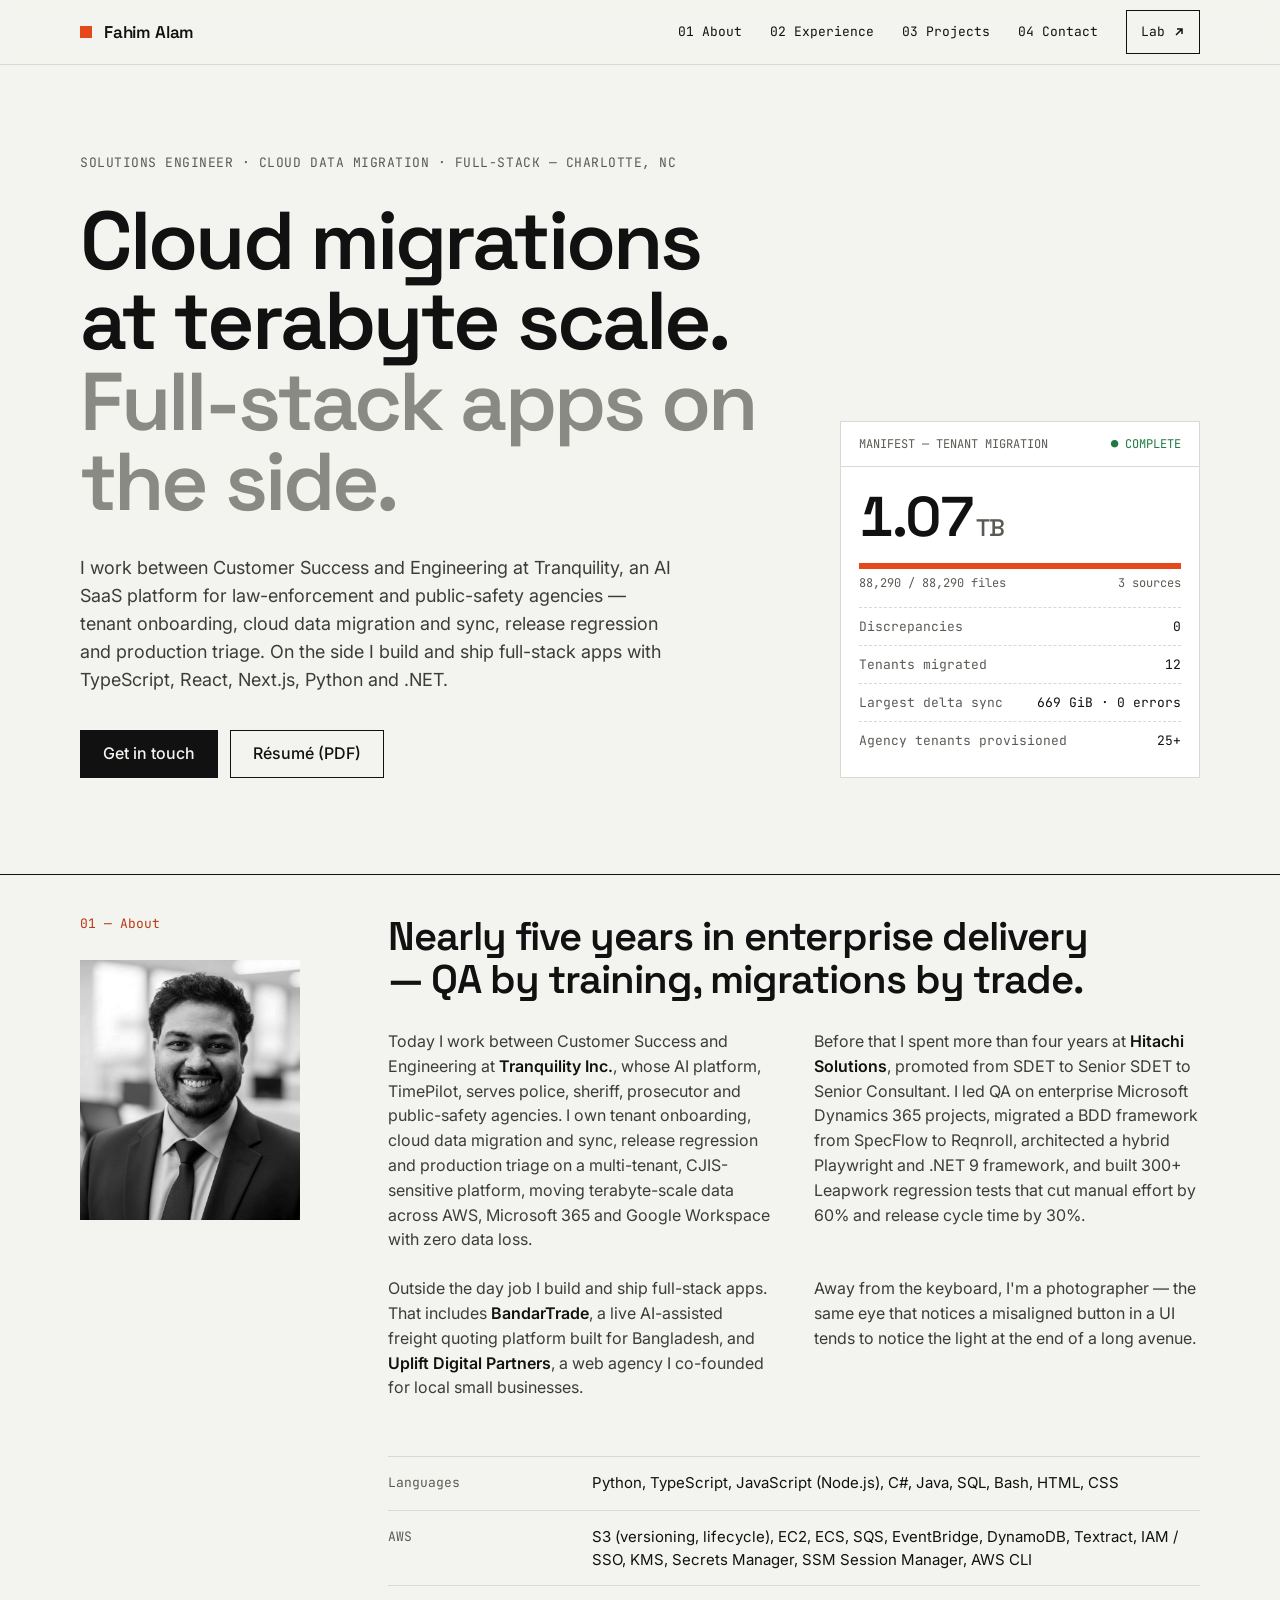
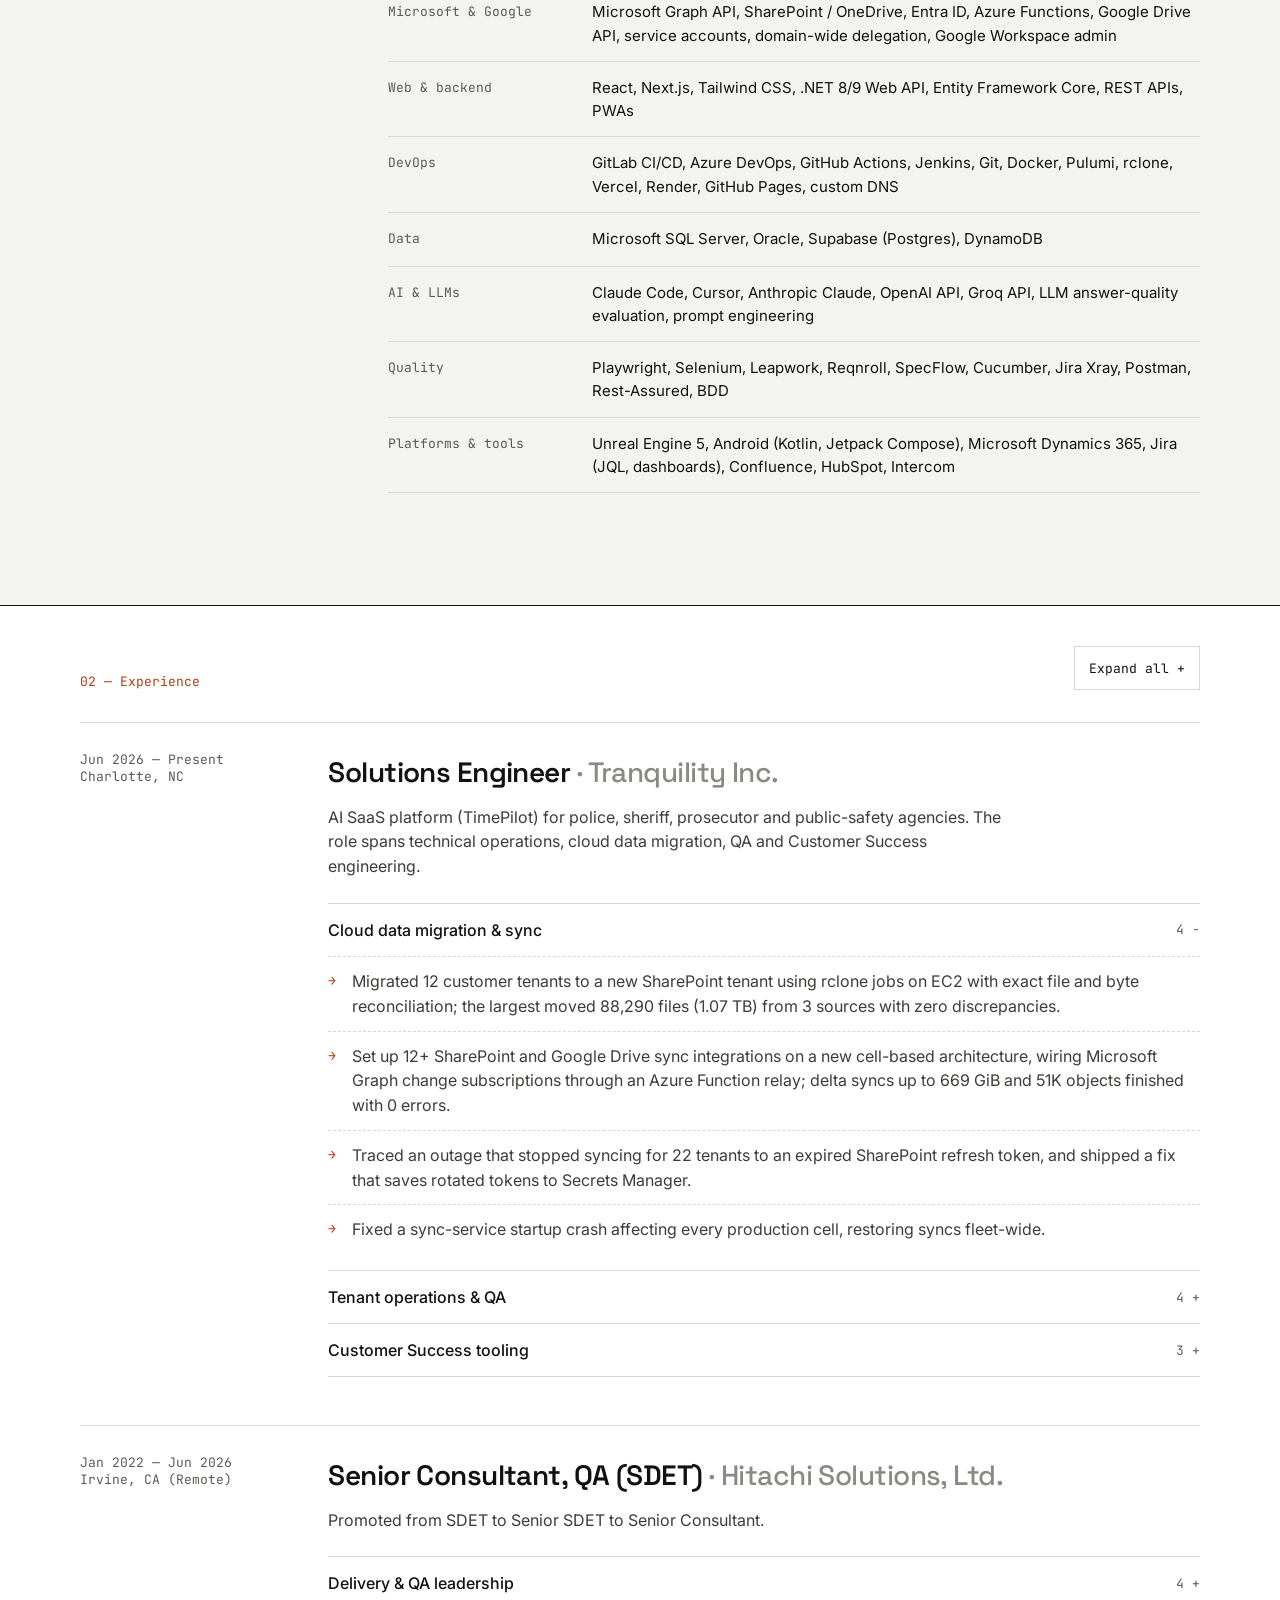
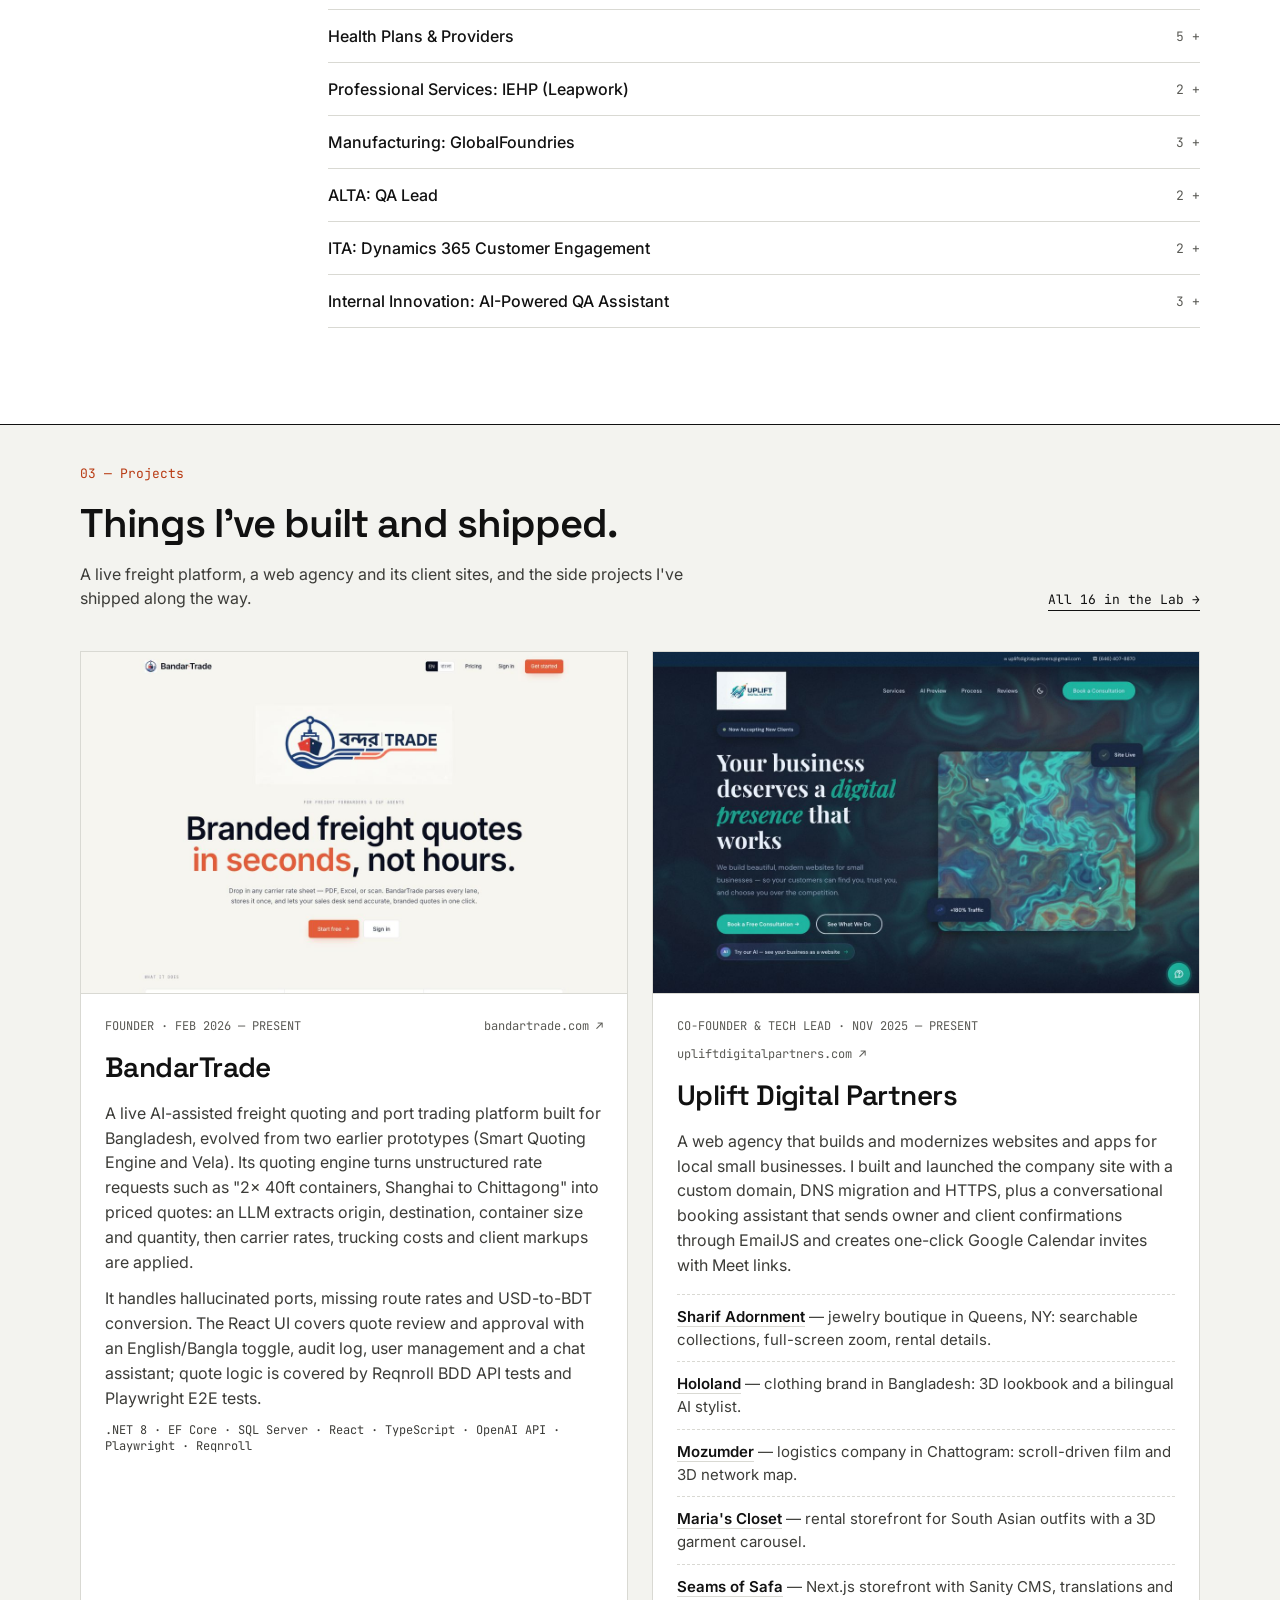
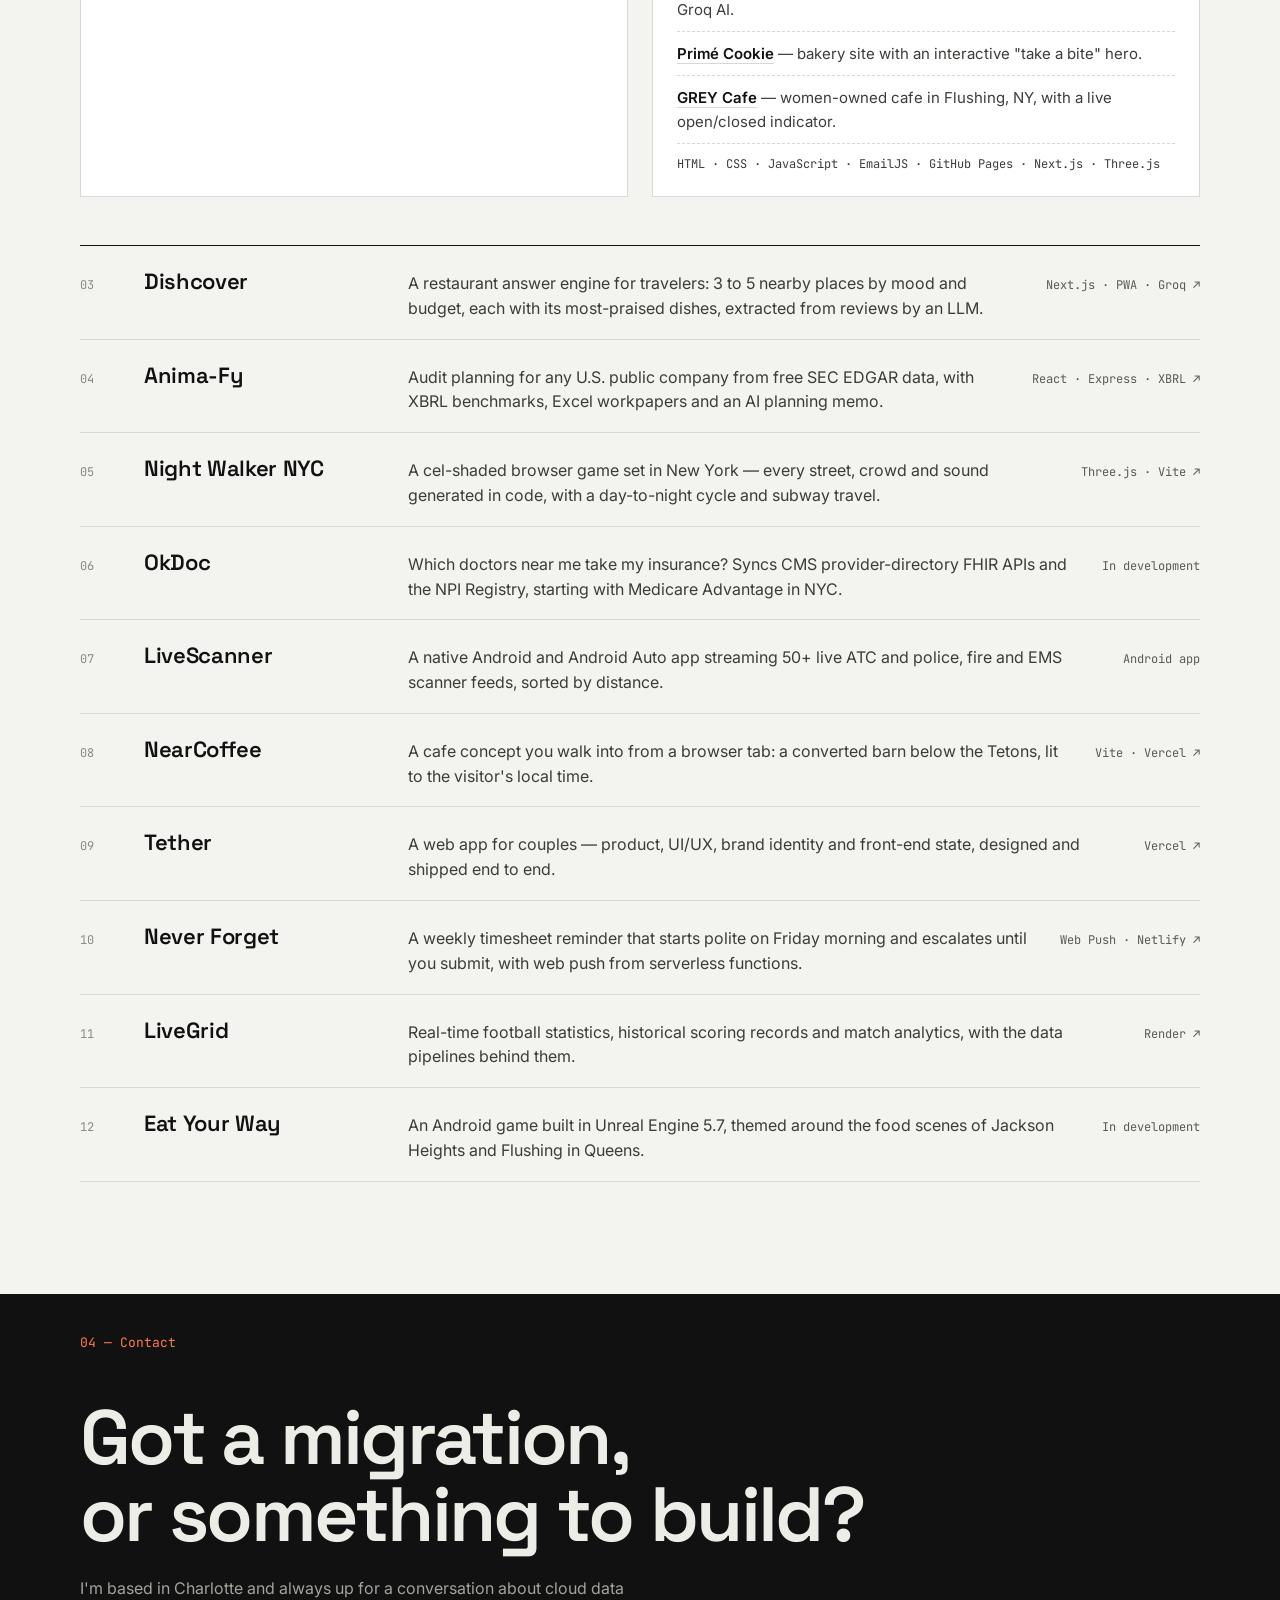
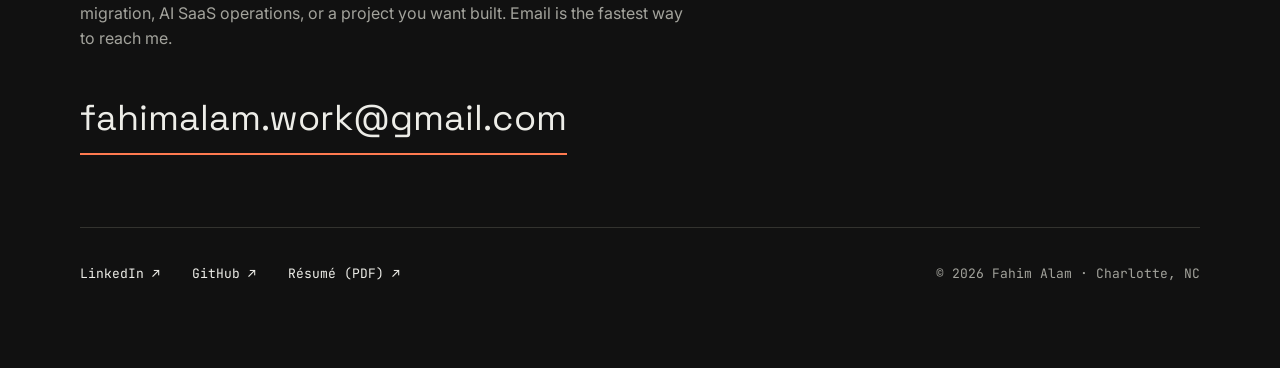
==== commit ec43c016: "Redesign site and Lab in the Ledger style Replace the navy theme, scroll-scrubbed video backdrops, s" ====
--- a/index.html
+++ b/index.html
@@ -6,635 +6,291 @@
   <title>Fahim Alam — Solutions Engineer</title>
   <meta name="description" content="Fahim Alam is a Solutions Engineer in Charlotte, NC working on cloud data migration, multi-tenant AI SaaS operations and full-stack development." />
   <meta name="author" content="Fahim Alam" />
-  <meta name="theme-color" content="#0b1220" />
+  <meta name="theme-color" content="#f3f3ef" />
 
   <meta property="og:title" content="Fahim Alam — Solutions Engineer" />
   <meta property="og:description" content="Cloud data migration, AI SaaS operations and full-stack development. Based in Charlotte, NC." />
   <meta property="og:type" content="website" />
   <meta property="og:image" content="assets/headshot.jpg" />
 
-  <link rel="icon" href="data:image/svg+xml,%3Csvg xmlns='http://www.w3.org/2000/svg' viewBox='0 0 100 100'%3E%3Crect width='100' height='100' rx='20' fill='%231e3a8a'/%3E%3Ctext x='50' y='66' font-family='Inter,Arial' font-size='52' font-weight='700' text-anchor='middle' fill='white'%3EF%3C/text%3E%3C/svg%3E" />
-  <link rel="preconnect" href="https://rsms.me/" />
-  <link rel="stylesheet" href="https://rsms.me/inter/inter.css" />
+  <link rel="icon" href="data:image/svg+xml,%3Csvg xmlns='http://www.w3.org/2000/svg' viewBox='0 0 100 100'%3E%3Crect width='100' height='100' fill='%23111111'/%3E%3Crect x='30' y='30' width='40' height='40' fill='%23e5481b'/%3E%3C/svg%3E" />
+  <link rel="preconnect" href="https://fonts.googleapis.com" />
+  <link rel="preconnect" href="https://fonts.gstatic.com" crossorigin />
+  <link rel="stylesheet" href="https://fonts.googleapis.com/css2?family=Space+Grotesk:wght@500;600&family=Inter:wght@400;500;600&family=JetBrains+Mono:wght@400;500&display=swap" />
   <link rel="stylesheet" href="styles.css" />
+  <script>document.documentElement.classList.add('js');</script>
 </head>
 <body>
   <a href="#main" class="skip-link">Skip to content</a>
 
-  <div class="page-backdrop" aria-hidden="true">
-    <video id="hero-video"
-           class="page-video is-active"
-           data-section="hero"
-           src="assets/video/hero.mp4"
-           poster="assets/video/hero-poster.jpg"
-           muted playsinline preload="auto"></video>
-    <video class="page-video" data-section="about"
-           data-src="assets/video/about.mp4"
-           muted playsinline preload="none"></video>
-    <video class="page-video" data-section="skills"
-           data-src="assets/video/skills.mp4"
-           muted playsinline preload="none"></video>
-    <video class="page-video" data-section="experience"
-           data-src="assets/video/experience.mp4"
-           muted playsinline preload="none"></video>
-    <video class="page-video" data-section="projects"
-           data-src="assets/video/projects.mp4"
-           muted playsinline preload="none"></video>
-    <video class="page-video" data-section="contact"
-           data-src="assets/video/contact.mp4"
-           muted playsinline preload="none"></video>
-    <div class="page-vignette"></div>
-  </div>
-
   <header class="site-header">
-    <div class="container header-row">
-      <a href="#" class="brand" aria-label="Fahim Alam — Home">
-        <span class="brand-mark" aria-hidden="true">F</span>
-        <span class="brand-name">Fahim Alam</span>
-      </a>
-      <button class="nav-toggle" type="button" aria-expanded="false" aria-controls="site-nav" aria-label="Menu">
-        <span></span><span></span><span></span>
+    <div class="wrap">
+      <a href="#top" class="brand"><span class="brand-mark" aria-hidden="true"></span>Fahim Alam</a>
+      <button class="menu-btn" type="button" aria-label="Open menu" aria-expanded="false" aria-controls="nav">
+        <svg width="18" height="18" viewBox="0 0 18 18" fill="none" stroke="currentColor" stroke-width="1.5" aria-hidden="true"><path d="M2 6h14M2 12h14"/></svg>
       </button>
-      <nav id="site-nav" aria-label="Primary">
-        <a href="#about">About</a>
-        <a href="#skills">Skills</a>
-        <a href="#experience">Experience</a>
-        <a href="#projects">Projects</a>
-        <a href="#contact">Contact</a>
-        <a href="lab/" class="nav-lab">Lab <span aria-hidden="true">↗</span></a>
+      <nav id="nav" class="nav" aria-label="Primary">
+        <a href="#about">01 About</a>
+        <a href="#experience">02 Experience</a>
+        <a href="#projects">03 Projects</a>
+        <a href="#contact">04 Contact</a>
+        <a href="lab/" class="lab-link">Lab
+          <svg width="12" height="12" viewBox="0 0 12 12" fill="none" stroke="currentColor" stroke-width="1.5" aria-hidden="true"><path d="M3 9L9 3M4 3h5v5"/></svg>
+        </a>
       </nav>
     </div>
   </header>
 
   <main id="main">
-    <section class="hero" id="hero">
-      <div class="container hero-grid">
+    <!-- Hero -->
+    <section id="top" class="hero">
+      <div class="wrap hero-grid">
         <div class="hero-copy">
-          <p class="eyebrow">Solutions Engineer · Cloud Data Migration · Full-Stack — Charlotte, NC</p>
-          <h1>Cloud migrations at terabyte scale. Full-stack apps on the side.</h1>
-          <p class="lede">
-            I work between Customer Success and Engineering at
-            <strong>Tranquility</strong>, an AI SaaS platform for law-enforcement
-            and public-safety agencies. I own tenant onboarding, cloud data
-            migration and sync, release regression and production triage, and I
-            build and ship full-stack apps with <strong>TypeScript</strong>,
-            <strong>React</strong>, <strong>Next.js</strong>,
-            <strong>Python</strong> and <strong>.NET</strong>.
-          </p>
+          <p class="eyebrow">SOLUTIONS ENGINEER · CLOUD DATA MIGRATION · FULL-STACK — CHARLOTTE, NC</p>
+          <h1>Cloud migrations at terabyte scale. <span>Full-stack apps on the side.</span></h1>
+          <p class="hero-lede">I work between Customer Success and Engineering at Tranquility, an AI SaaS platform for law-enforcement and public-safety agencies — tenant onboarding, cloud data migration and sync, release regression and production triage. On the side I build and ship full-stack apps with TypeScript, React, Next.js, Python and .NET.</p>
           <div class="hero-actions">
-            <a class="btn btn-primary" href="#contact">Get in touch</a>
-            <a class="btn btn-secondary" href="assets/Fahim_Alam_Resume.pdf" target="_blank" rel="noopener">
-              Download résumé
-            </a>
-            <a class="btn btn-lab" href="lab/">
-              <span class="btn-lab-dot" aria-hidden="true"></span>
-              Enter the Lab
-              <span class="btn-lab-arrow" aria-hidden="true">↗</span>
-            </a>
-          </div>
-          <ul class="hero-meta" aria-label="Quick facts">
-            <li><span aria-hidden="true">📍</span> Charlotte, NC</li>
-            <li><span aria-hidden="true">✉️</span> <a href="mailto:fahimalam.work@gmail.com">fahimalam.work@gmail.com</a></li>
-            <li><span aria-hidden="true">🔗</span> <a href="https://www.linkedin.com/in/fahimalamwork/" target="_blank" rel="noopener">LinkedIn</a></li>
-            <li><span aria-hidden="true">💻</span> <a href="https://github.com/fahimalamwork" target="_blank" rel="noopener">GitHub</a></li>
-          </ul>
-        </div>
-        <div class="hero-photo">
-          <img src="assets/headshot.jpg" alt="Portrait of Fahim Alam" width="320" height="320" />
-          <div class="photo-bg" aria-hidden="true"></div>
-        </div>
-      </div>
-    </section>
-
+            <a class="btn btn-primary" href="mailto:fahimalam.work@gmail.com">Get in touch</a>
+            <a class="btn btn-ghost" href="assets/Fahim_Alam_Resume.pdf" download>Résumé (PDF)</a>
+          </div>
+        </div>
+
+        <aside class="manifest" aria-label="Largest tenant migration, by the numbers">
+          <div class="manifest-head"><span>MANIFEST — TENANT MIGRATION</span><span class="ok">● COMPLETE</span></div>
+          <div class="manifest-body">
+            <div class="manifest-big"><span data-count="1.07" data-decimals="2">1.07</span><small> TB</small></div>
+            <div class="bar" aria-hidden="true"><div class="bar-fill"></div></div>
+            <div class="manifest-sub"><span><span data-count="88290">88,290</span> / 88,290 files</span><span>3 sources</span></div>
+          </div>
+          <dl>
+            <div><dt>Discrepancies</dt><dd>0</dd></div>
+            <div><dt>Tenants migrated</dt><dd>12</dd></div>
+            <div><dt>Largest delta sync</dt><dd>669 GiB · 0 errors</dd></div>
+            <div><dt>Agency tenants provisioned</dt><dd>25+</dd></div>
+          </dl>
+        </aside>
+      </div>
+    </section>
+
+    <!-- About + skills -->
     <section id="about" class="section">
-      <div class="section-intro">
-        <p class="section-intro-num">01 <span>/ 05</span></p>
-        <h2 class="section-intro-title">About</h2>
-        <p class="section-intro-sub">Between Customer Success and Engineering</p>
-      </div>
-      <div class="container reveal">
-        <div class="prose">
-          <p>
-            I'm an engineer with nearly five years in enterprise software delivery.
-            Today I work between Customer Success and Engineering at
-            <strong>Tranquility Inc.</strong>, whose AI platform, TimePilot, serves
-            police, sheriff, prosecutor and public-safety agencies. I own tenant
-            onboarding, cloud data migration and sync, release regression and
-            production triage on a multi-tenant, CJIS-sensitive platform, moving
-            terabyte-scale data across AWS, Microsoft 365 and Google Workspace with
-            zero data loss.
-          </p>
-          <p>
-            Before that I spent more than four years at
-            <strong>Hitachi Solutions</strong>, promoted from SDET to Senior SDET to
-            Senior Consultant. I led QA on enterprise Microsoft Dynamics 365
-            projects, migrated a BDD framework from SpecFlow to Reqnroll, architected
-            a hybrid Playwright and .NET 9 framework, and built 300+ Leapwork
-            regression tests that cut manual effort by 60% and release cycle time by
-            30% through Azure DevOps CI/CD automation.
-          </p>
-          <p>
-            Outside the day job I build and ship full-stack apps with TypeScript,
-            React, Next.js, Python and .NET. That includes
-            <strong>BandarTrade</strong>, a live AI-assisted freight quoting platform
-            built for Bangladesh, and
-            <strong>Uplift Digital Partners</strong>, a web agency I co-founded for
-            local small businesses.
-          </p>
-          <p class="aside">
-            Away from the keyboard, I'm a photographer — the same eye that notices a
-            misaligned button in a UI tends to notice the light at the end of a long
-            avenue.
-          </p>
-        </div>
-      </div>
-    </section>
-
-    <section id="skills" class="section section-alt">
-      <div class="section-intro">
-        <p class="section-intro-num">02 <span>/ 05</span></p>
-        <h2 class="section-intro-title">Skills</h2>
-        <p class="section-intro-sub">The stack I work in</p>
-      </div>
-      <div class="container reveal">
-        <div class="skills-grid">
-          <div class="skill-group">
-            <h3>Languages</h3>
-            <ul class="chips">
-              <li>Python</li>
-              <li>TypeScript</li>
-              <li>JavaScript (Node.js)</li>
-              <li>C#</li>
-              <li>Java</li>
-              <li>SQL</li>
-              <li>Bash</li>
-              <li>HTML</li>
-              <li>CSS</li>
-            </ul>
-          </div>
-          <div class="skill-group">
-            <h3>AWS</h3>
-            <ul class="chips">
-              <li>S3 (versioning, lifecycle)</li>
-              <li>EC2</li>
-              <li>ECS</li>
-              <li>SQS</li>
-              <li>EventBridge</li>
-              <li>DynamoDB</li>
-              <li>Textract</li>
-              <li>IAM / SSO</li>
-              <li>KMS</li>
-              <li>Secrets Manager</li>
-              <li>SSM Session Manager</li>
-              <li>AWS CLI</li>
-            </ul>
-          </div>
-          <div class="skill-group">
-            <h3>Microsoft &amp; Google</h3>
-            <ul class="chips">
-              <li>Microsoft Graph API</li>
-              <li>SharePoint / OneDrive</li>
-              <li>Entra ID</li>
-              <li>Azure Functions</li>
-              <li>Google Drive API</li>
-              <li>Service accounts</li>
-              <li>Domain-wide delegation</li>
-              <li>Google Workspace admin</li>
-            </ul>
-          </div>
-          <div class="skill-group">
-            <h3>Web &amp; Backend</h3>
-            <ul class="chips">
-              <li>React</li>
-              <li>Next.js</li>
-              <li>Tailwind CSS</li>
-              <li>.NET 8/9 Web API</li>
-              <li>Entity Framework Core</li>
-              <li>REST APIs</li>
-              <li>PWAs</li>
-            </ul>
-          </div>
-          <div class="skill-group">
-            <h3>DevOps</h3>
-            <ul class="chips">
-              <li>GitLab CI/CD</li>
-              <li>Azure DevOps</li>
-              <li>GitHub Actions</li>
-              <li>Jenkins</li>
-              <li>Git</li>
-              <li>Docker</li>
-              <li>Pulumi</li>
-              <li>rclone</li>
-              <li>Vercel</li>
-              <li>Render</li>
-              <li>GitHub Pages</li>
-              <li>Custom DNS</li>
-            </ul>
-          </div>
-          <div class="skill-group">
-            <h3>Data</h3>
-            <ul class="chips">
-              <li>Microsoft SQL Server</li>
-              <li>Oracle</li>
-              <li>Supabase (Postgres)</li>
-              <li>DynamoDB</li>
-            </ul>
-          </div>
-          <div class="skill-group">
-            <h3>AI &amp; LLMs</h3>
-            <ul class="chips">
-              <li>Claude Code</li>
-              <li>Cursor</li>
-              <li>Anthropic Claude</li>
-              <li>OpenAI API</li>
-              <li>Groq API</li>
-              <li>LLM answer-quality evaluation</li>
-              <li>Prompt engineering</li>
-            </ul>
-          </div>
-          <div class="skill-group">
-            <h3>Quality Engineering</h3>
-            <ul class="chips">
-              <li>Playwright</li>
-              <li>Selenium</li>
-              <li>Leapwork</li>
-              <li>Reqnroll</li>
-              <li>SpecFlow</li>
-              <li>Cucumber</li>
-              <li>Jira Xray</li>
-              <li>Postman</li>
-              <li>Rest-Assured</li>
-              <li>BDD</li>
-            </ul>
-          </div>
-          <div class="skill-group">
-            <h3>Platforms &amp; Tools</h3>
-            <ul class="chips">
-              <li>Unreal Engine 5</li>
-              <li>Android (Kotlin, Jetpack Compose)</li>
-              <li>Microsoft Dynamics 365</li>
-              <li>Jira (JQL, dashboards)</li>
-              <li>Confluence</li>
-              <li>HubSpot</li>
-              <li>Intercom</li>
-            </ul>
-          </div>
-        </div>
-      </div>
-    </section>
-
-    <section id="experience" class="section">
-      <div class="section-intro">
-        <p class="section-intro-num">03 <span>/ 05</span></p>
-        <h2 class="section-intro-title">Experience</h2>
-        <p class="section-intro-sub">Tranquility · Hitachi Solutions</p>
-      </div>
-      <div class="container reveal">
-
-        <div class="timeline-tools">
-          <button class="btn btn-secondary btn-sm" id="tracks-toggle" type="button" aria-pressed="false">Expand all</button>
-        </div>
-        <div class="timeline">
-        <article class="role">
-          <header class="role-header">
-            <div>
-              <h3>Solutions Engineer</h3>
-              <p class="role-company">Tranquility Inc. · Charlotte, NC</p>
-            </div>
-            <p class="role-dates">Jun 2026 – Present</p>
-          </header>
-          <p class="role-summary">
-            AI SaaS platform (TimePilot) for police, sheriff, prosecutor and
-            public-safety agencies. The role spans technical operations, cloud data
-            migration, QA and Customer Success engineering.
-          </p>
-
-          <details class="role-track" open>
-            <summary><span class="track-name">Cloud data migration &amp; sync</span><span class="track-count">4</span></summary>
-            <ul>
-              <li>Migrated 12 customer tenants to a new SharePoint tenant using rclone jobs on EC2 with exact file and byte reconciliation; the largest moved 88,290 files (1.07 TB) from 3 sources with zero discrepancies.</li>
-              <li>Set up 12+ SharePoint and Google Drive sync integrations on a new cell-based architecture, wiring Microsoft Graph change subscriptions through an Azure Function relay; delta syncs up to 669 GiB and 51K objects finished with 0 errors.</li>
-              <li>Traced an outage that stopped syncing for 22 tenants to an expired SharePoint refresh token, and shipped a fix that saves rotated tokens to Secrets Manager.</li>
-              <li>Fixed a sync-service startup crash affecting every production cell, restoring syncs fleet-wide.</li>
-            </ul>
-          </details>
-
-          <details class="role-track">
-            <summary><span class="track-name">Tenant operations &amp; QA</span><span class="track-count">4</span></summary>
-            <ul>
-              <li>Provisioned 25+ agency tenants (police, sheriff's offices, district attorneys, fusion centers) and offboarded 10+, including S3, KMS and integration cleanup.</li>
-              <li>Found an apostrophe-in-tenant-name bug that broke HTTP headers and put 46 tenants at risk; reversed an accidental deletion of 933 S3 objects using versioning.</li>
-              <li>Run weekly release regression and sign-off, per-tenant Playwright smoke tests, and a Jira Xray onboarding test plan.</li>
-              <li>Triaged AI answer-quality reports (wrong citations, hallucinations, wrong-language output) with telemetry, separating model behavior from product bugs.</li>
-            </ul>
-          </details>
-
-          <details class="role-track">
-            <summary><span class="track-name">Customer Success tooling</span><span class="track-count">3</span></summary>
-            <ul>
-              <li>Built an HTML command center for the CSM team combining HubSpot, Jira and Intercom data across 62 customer domains, plus at-risk reports and a staffing model.</li>
-              <li>Shipped a browser-only tool that autofills customers' security questionnaires (.docx) from a curated answer library.</li>
-              <li>Wrote customer IT setup guides for SharePoint and Google Drive, and 14 Confluence automation pages.</li>
-            </ul>
-          </details>
+      <div class="wrap section-inner about">
+        <div class="about-side">
+          <p class="section-label">01 — About</p>
+          <img src="assets/headshot.jpg" alt="Portrait of Fahim Alam" width="220" height="260" loading="lazy" />
+        </div>
+        <div class="about-main">
+          <h2 class="section-title">Nearly five years in enterprise delivery — QA by training, migrations by trade.</h2>
+          <div class="prose-grid">
+            <p>Today I work between Customer Success and Engineering at <strong>Tranquility Inc.</strong>, whose AI platform, TimePilot, serves police, sheriff, prosecutor and public-safety agencies. I own tenant onboarding, cloud data migration and sync, release regression and production triage on a multi-tenant, CJIS-sensitive platform, moving terabyte-scale data across AWS, Microsoft 365 and Google Workspace with zero data loss.</p>
+            <p>Before that I spent more than four years at <strong>Hitachi Solutions</strong>, promoted from SDET to Senior SDET to Senior Consultant. I led QA on enterprise Microsoft Dynamics 365 projects, migrated a BDD framework from SpecFlow to Reqnroll, architected a hybrid Playwright and .NET 9 framework, and built 300+ Leapwork regression tests that cut manual effort by 60% and release cycle time by 30%.</p>
+            <p>Outside the day job I build and ship full-stack apps. That includes <strong>BandarTrade</strong>, a live AI-assisted freight quoting platform built for Bangladesh, and <strong>Uplift Digital Partners</strong>, a web agency I co-founded for local small businesses.</p>
+            <p>Away from the keyboard, I'm a photographer — the same eye that notices a misaligned button in a UI tends to notice the light at the end of a long avenue.</p>
+          </div>
+
+          <dl class="skills" aria-label="Skills">
+            <div class="skill-row"><dt>Languages</dt><dd>Python, TypeScript, JavaScript (Node.js), C#, Java, SQL, Bash, HTML, CSS</dd></div>
+            <div class="skill-row"><dt>AWS</dt><dd>S3 (versioning, lifecycle), EC2, ECS, SQS, EventBridge, DynamoDB, Textract, IAM / SSO, KMS, Secrets Manager, SSM Session Manager, AWS CLI</dd></div>
+            <div class="skill-row"><dt>Microsoft &amp; Google</dt><dd>Microsoft Graph API, SharePoint / OneDrive, Entra ID, Azure Functions, Google Drive API, service accounts, domain-wide delegation, Google Workspace admin</dd></div>
+            <div class="skill-row"><dt>Web &amp; backend</dt><dd>React, Next.js, Tailwind CSS, .NET 8/9 Web API, Entity Framework Core, REST APIs, PWAs</dd></div>
+            <div class="skill-row"><dt>DevOps</dt><dd>GitLab CI/CD, Azure DevOps, GitHub Actions, Jenkins, Git, Docker, Pulumi, rclone, Vercel, Render, GitHub Pages, custom DNS</dd></div>
+            <div class="skill-row"><dt>Data</dt><dd>Microsoft SQL Server, Oracle, Supabase (Postgres), DynamoDB</dd></div>
+            <div class="skill-row"><dt>AI &amp; LLMs</dt><dd>Claude Code, Cursor, Anthropic Claude, OpenAI API, Groq API, LLM answer-quality evaluation, prompt engineering</dd></div>
+            <div class="skill-row"><dt>Quality</dt><dd>Playwright, Selenium, Leapwork, Reqnroll, SpecFlow, Cucumber, Jira Xray, Postman, Rest-Assured, BDD</dd></div>
+            <div class="skill-row"><dt>Platforms &amp; tools</dt><dd>Unreal Engine 5, Android (Kotlin, Jetpack Compose), Microsoft Dynamics 365, Jira (JQL, dashboards), Confluence, HubSpot, Intercom</dd></div>
+          </dl>
+        </div>
+      </div>
+    </section>
+
+    <!-- Experience -->
+    <section id="experience" class="section alt">
+      <div class="wrap section-inner">
+        <div class="section-head">
+          <p class="section-label">02 — Experience</p>
+          <button class="expand-all" type="button" aria-pressed="false">Expand all +</button>
+        </div>
+
+        <article class="job">
+          <p class="job-when">Jun 2026 — Present<br />Charlotte, NC</p>
+          <div class="job-main">
+            <h3>Solutions Engineer <span>· Tranquility Inc.</span></h3>
+            <p class="job-summary">AI SaaS platform (TimePilot) for police, sheriff, prosecutor and public-safety agencies. The role spans technical operations, cloud data migration, QA and Customer Success engineering.</p>
+            <div class="groups">
+              <details class="group" open>
+                <summary>Cloud data migration &amp; sync <span class="count">4</span></summary>
+                <ul>
+                  <li>Migrated 12 customer tenants to a new SharePoint tenant using rclone jobs on EC2 with exact file and byte reconciliation; the largest moved 88,290 files (1.07 TB) from 3 sources with zero discrepancies.</li>
+                  <li>Set up 12+ SharePoint and Google Drive sync integrations on a new cell-based architecture, wiring Microsoft Graph change subscriptions through an Azure Function relay; delta syncs up to 669 GiB and 51K objects finished with 0 errors.</li>
+                  <li>Traced an outage that stopped syncing for 22 tenants to an expired SharePoint refresh token, and shipped a fix that saves rotated tokens to Secrets Manager.</li>
+                  <li>Fixed a sync-service startup crash affecting every production cell, restoring syncs fleet-wide.</li>
+                </ul>
+              </details>
+              <details class="group">
+                <summary>Tenant operations &amp; QA <span class="count">4</span></summary>
+                <ul>
+                  <li>Provisioned 25+ agency tenants (police, sheriff's offices, district attorneys, fusion centers) and offboarded 10+, including S3, KMS and integration cleanup.</li>
+                  <li>Found an apostrophe-in-tenant-name bug that broke HTTP headers and put 46 tenants at risk; reversed an accidental deletion of 933 S3 objects using versioning.</li>
+                  <li>Run weekly release regression and sign-off, per-tenant Playwright smoke tests, and a Jira Xray onboarding test plan.</li>
+                  <li>Triaged AI answer-quality reports (wrong citations, hallucinations, wrong-language output) with telemetry, separating model behavior from product bugs.</li>
+                </ul>
+              </details>
+              <details class="group">
+                <summary>Customer Success tooling <span class="count">3</span></summary>
+                <ul>
+                  <li>Built an HTML command center for the CSM team combining HubSpot, Jira and Intercom data across 62 customer domains, plus at-risk reports and a staffing model.</li>
+                  <li>Shipped a browser-only tool that autofills customers' security questionnaires (.docx) from a curated answer library.</li>
+                  <li>Wrote customer IT setup guides for SharePoint and Google Drive, and 14 Confluence automation pages.</li>
+                </ul>
+              </details>
+            </div>
+          </div>
         </article>
 
-        <article class="role">
-          <header class="role-header">
-            <div>
-              <h3>Senior Consultant, QA (SDET)</h3>
-              <p class="role-company">Hitachi Solutions, Ltd. · Irvine, CA (Remote)</p>
-            </div>
-            <p class="role-dates">Jan 2022 – Jun 2026</p>
-          </header>
-          <p class="role-summary">Promoted from SDET to Senior SDET to Senior Consultant.</p>
-
-          <details class="role-track">
-            <summary><span class="track-name">Delivery &amp; QA leadership</span><span class="track-count">4</span></summary>
-            <ul>
-              <li>Led QA on enterprise Microsoft Dynamics 365 projects, turning committed PBIs, user stories and acceptance criteria into test scenarios and cases.</li>
-              <li>Planned sprint QA work in Azure DevOps, sized workload and resourcing, and reported dependencies, timelines and quality risks to project managers and Scrum Masters.</li>
-              <li>Integrated automated runs into Azure Pipelines and published JUnit results to ADO Test Plans for central visibility of test outcomes.</li>
-              <li>Developed a TypeScript record-and-play framework prototype that captures and replays browser interactions to simplify test creation.</li>
-            </ul>
-          </details>
-
-          <details class="role-track">
-            <summary><span class="track-name">Health Plans &amp; Providers</span><span class="track-count">5</span></summary>
-            <ul>
-              <li>Led the migration from SpecFlow to Reqnroll, modernizing the BDD framework and improving long-term maintainability.</li>
-              <li>Architected a hybrid Playwright and .NET 9 framework using Page Object Model and BDD, with parallel and multi-browser execution.</li>
-              <li>Defined automation strategy for SIT and UAT phases with developers and product owners.</li>
-              <li>Ran cross-functional defect triage, speeding issue resolution and improving sprint predictability.</li>
-              <li>Set up .NET project builds, Git version control and Azure DevOps continuous integration.</li>
-            </ul>
-          </details>
-
-          <details class="role-track">
-            <summary><span class="track-name">Professional Services: IEHP (Leapwork)</span><span class="track-count">2</span></summary>
-            <ul>
-              <li>Built 300+ automated regression tests in Leapwork, cutting manual testing effort by 60% and release cycle time by 30%.</li>
-              <li>Integrated the suite into Azure DevOps CI/CD pipelines for nightly regression runs and early defect detection.</li>
-            </ul>
-          </details>
-
-          <details class="role-track">
-            <summary><span class="track-name">Manufacturing: GlobalFoundries</span><span class="track-count">3</span></summary>
-            <ul>
-              <li>Extended a Cucumber and TestNG framework to support parallel, multi-browser execution.</li>
-              <li>Wrote SQL validation scripts to check data transformation output against expected results.</li>
-              <li>Shifted to functional testing on the D2P workstream as priorities changed, keeping coverage steady; recognized by the team for the contribution.</li>
-            </ul>
-          </details>
-
-          <details class="role-track">
-            <summary><span class="track-name">ALTA: QA Lead</span><span class="track-count">2</span></summary>
-            <ul>
-              <li>Served as QA lead, owning manual and functional test coverage for the project.</li>
-              <li>Designed and launched the project's automation framework, setting the foundation for future automation.</li>
-            </ul>
-          </details>
-
-          <details class="role-track">
-            <summary><span class="track-name">ITA: Dynamics 365 Customer Engagement</span><span class="track-count">2</span></summary>
-            <ul>
-              <li>Built reusable Customer Engagement automation subflows and automated the full CE suite except two cases awaiting client re-verification.</li>
-              <li>Diagnosed dispute-number generation failures and extended automation coverage to public portal scenarios.</li>
-            </ul>
-          </details>
-
-          <details class="role-track">
-            <summary><span class="track-name">Internal Innovation: AI-Powered QA Assistant</span><span class="track-count">3</span></summary>
-            <ul>
-              <li>Validated LLM-generated test cases for accuracy, completeness and fit with acceptance criteria during alpha rollout.</li>
-              <li>Documented hallucination patterns, edge cases and formatting errors, feeding fixes back into prompt templates.</li>
-              <li>Verified the Azure DevOps extension workflow that links generated test cases to their parent user stories.</li>
-            </ul>
-          </details>
+        <article class="job">
+          <p class="job-when">Jan 2022 — Jun 2026<br />Irvine, CA (Remote)</p>
+          <div class="job-main">
+            <h3>Senior Consultant, QA (SDET) <span>· Hitachi Solutions, Ltd.</span></h3>
+            <p class="job-summary">Promoted from SDET to Senior SDET to Senior Consultant.</p>
+            <div class="groups">
+              <details class="group">
+                <summary>Delivery &amp; QA leadership <span class="count">4</span></summary>
+                <ul>
+                  <li>Led QA on enterprise Microsoft Dynamics 365 projects, turning committed PBIs, user stories and acceptance criteria into test scenarios and cases.</li>
+                  <li>Planned sprint QA work in Azure DevOps, sized workload and resourcing, and reported dependencies, timelines and quality risks to project managers and Scrum Masters.</li>
+                  <li>Integrated automated runs into Azure Pipelines and published JUnit results to ADO Test Plans for central visibility of test outcomes.</li>
+                  <li>Developed a TypeScript record-and-play framework prototype that captures and replays browser interactions to simplify test creation.</li>
+                </ul>
+              </details>
+              <details class="group">
+                <summary>Health Plans &amp; Providers <span class="count">5</span></summary>
+                <ul>
+                  <li>Led the migration from SpecFlow to Reqnroll, modernizing the BDD framework and improving long-term maintainability.</li>
+                  <li>Architected a hybrid Playwright and .NET 9 framework using Page Object Model and BDD, with parallel and multi-browser execution.</li>
+                  <li>Defined automation strategy for SIT and UAT phases with developers and product owners.</li>
+                  <li>Ran cross-functional defect triage, speeding issue resolution and improving sprint predictability.</li>
+                  <li>Set up .NET project builds, Git version control and Azure DevOps continuous integration.</li>
+                </ul>
+              </details>
+              <details class="group">
+                <summary>Professional Services: IEHP (Leapwork) <span class="count">2</span></summary>
+                <ul>
+                  <li>Built 300+ automated regression tests in Leapwork, cutting manual testing effort by 60% and release cycle time by 30%.</li>
+                  <li>Integrated the suite into Azure DevOps CI/CD pipelines for nightly regression runs and early defect detection.</li>
+                </ul>
+              </details>
+              <details class="group">
+                <summary>Manufacturing: GlobalFoundries <span class="count">3</span></summary>
+                <ul>
+                  <li>Extended a Cucumber and TestNG framework to support parallel, multi-browser execution.</li>
+                  <li>Wrote SQL validation scripts to check data transformation output against expected results.</li>
+                  <li>Shifted to functional testing on the D2P workstream as priorities changed, keeping coverage steady; recognized by the team for the contribution.</li>
+                </ul>
+              </details>
+              <details class="group">
+                <summary>ALTA: QA Lead <span class="count">2</span></summary>
+                <ul>
+                  <li>Served as QA lead, owning manual and functional test coverage for the project.</li>
+                  <li>Designed and launched the project's automation framework, setting the foundation for future automation.</li>
+                </ul>
+              </details>
+              <details class="group">
+                <summary>ITA: Dynamics 365 Customer Engagement <span class="count">2</span></summary>
+                <ul>
+                  <li>Built reusable Customer Engagement automation subflows and automated the full CE suite except two cases awaiting client re-verification.</li>
+                  <li>Diagnosed dispute-number generation failures and extended automation coverage to public portal scenarios.</li>
+                </ul>
+              </details>
+              <details class="group">
+                <summary>Internal Innovation: AI-Powered QA Assistant <span class="count">3</span></summary>
+                <ul>
+                  <li>Validated LLM-generated test cases for accuracy, completeness and fit with acceptance criteria during alpha rollout.</li>
+                  <li>Documented hallucination patterns, edge cases and formatting errors, feeding fixes back into prompt templates.</li>
+                  <li>Verified the Azure DevOps extension workflow that links generated test cases to their parent user stories.</li>
+                </ul>
+              </details>
+            </div>
+          </div>
         </article>
-        </div>
-      </div>
-    </section>
-
-    <section id="projects" class="section section-alt">
-      <div class="section-intro">
-        <p class="section-intro-num">04 <span>/ 05</span></p>
-        <h2 class="section-intro-title">Projects</h2>
-        <p class="section-intro-sub">Things I've built and shipped</p>
-      </div>
-      <div class="container reveal">
-        <p class="prose section-lede">
-          A live freight platform, a web agency and its client sites, and the side
-          projects I've shipped along the way. Sixteen of them also float around
-          in the <a href="lab/">Lab</a>.
-        </p>
-
-        <div class="projects-grid">
-          <article class="project-card project-card-wide">
-            <a class="project-shot" href="https://bandartrade.com" target="_blank" rel="noopener" tabindex="-1" aria-hidden="true">
-              <img src="assets/shots/bandartrade.jpg" alt="" width="1200" height="750" loading="lazy" decoding="async" />
-            </a>
-            <header class="project-head">
+      </div>
+    </section>
+
+    <!-- Projects -->
+    <section id="projects" class="section">
+      <div class="wrap section-inner">
+        <div class="section-head">
+          <div>
+            <p class="section-label" style="margin-bottom: 20px">03 — Projects</p>
+            <h2 class="section-title">Things I've built and shipped.</h2>
+            <p class="projects-intro">A live freight platform, a web agency and its client sites, and the side projects I've shipped along the way.</p>
+          </div>
+          <a class="underline-link" href="lab/">All 16 in the Lab →</a>
+        </div>
+
+        <div class="featured">
+          <article class="card">
+            <a href="https://bandartrade.com" target="_blank" rel="noopener" tabindex="-1" aria-hidden="true"><img src="assets/shots/bandartrade.jpg" alt="" width="1200" height="750" loading="lazy" /></a>
+            <div class="card-body">
+              <div class="card-meta"><span>FOUNDER · FEB 2026 — PRESENT</span><span>bandartrade.com ↗</span></div>
               <h3><a href="https://bandartrade.com" target="_blank" rel="noopener">BandarTrade</a></h3>
-              <span class="project-stars" aria-hidden="true">↗</span>
-            </header>
-            <p class="project-role">Founder · Feb 2026 – Present</p>
-            <p>A live AI-assisted freight quoting and port trading platform built for Bangladesh, evolved from two earlier prototypes (Smart Quoting Engine and Vela). Its quoting engine turns unstructured rate requests such as "2x 40ft containers, Shanghai to Chittagong" into priced quotes: an LLM extracts origin, destination, container size and quantity, then carrier rates, trucking costs and client markups are applied.</p>
-            <p>It handles hallucinated ports that aren't in the database, missing route rates and USD-to-BDT conversion. The React UI covers quote review and approval with an English/Bangla toggle, audit log, user management and a chat assistant, and the quote logic is covered by Reqnroll BDD API tests and Playwright E2E tests.</p>
-            <ul class="project-tags">
-              <li>.NET 8</li><li>EF Core</li><li>SQL Server</li><li>React</li><li>TypeScript</li><li>OpenAI API</li><li>Playwright</li><li>Reqnroll</li>
-            </ul>
+              <p>A live AI-assisted freight quoting and port trading platform built for Bangladesh, evolved from two earlier prototypes (Smart Quoting Engine and Vela). Its quoting engine turns unstructured rate requests such as "2x 40ft containers, Shanghai to Chittagong" into priced quotes: an LLM extracts origin, destination, container size and quantity, then carrier rates, trucking costs and client markups are applied.</p>
+              <p>It handles hallucinated ports, missing route rates and USD-to-BDT conversion. The React UI covers quote review and approval with an English/Bangla toggle, audit log, user management and a chat assistant; quote logic is covered by Reqnroll BDD API tests and Playwright E2E tests.</p>
+              <p class="stack">.NET 8 · EF Core · SQL Server · React · TypeScript · OpenAI API · Playwright · Reqnroll</p>
+            </div>
           </article>
 
-          <article class="project-card project-card-wide">
-            <a class="project-shot" href="https://upliftdigitalpartners.com" target="_blank" rel="noopener" tabindex="-1" aria-hidden="true">
-              <img src="assets/shots/uplift.jpg" alt="" width="1200" height="750" loading="lazy" decoding="async" />
-            </a>
-            <header class="project-head">
+          <article class="card">
+            <a href="https://upliftdigitalpartners.com" target="_blank" rel="noopener" tabindex="-1" aria-hidden="true"><img src="assets/shots/uplift.jpg" alt="" width="1200" height="750" loading="lazy" /></a>
+            <div class="card-body">
+              <div class="card-meta"><span>CO-FOUNDER &amp; TECH LEAD · NOV 2025 — PRESENT</span><span>upliftdigitalpartners.com ↗</span></div>
               <h3><a href="https://upliftdigitalpartners.com" target="_blank" rel="noopener">Uplift Digital Partners</a></h3>
-              <span class="project-stars" aria-hidden="true">↗</span>
-            </header>
-            <p class="project-role">Co-founder and Technical Lead · Nov 2025 – Present</p>
-            <p>A web agency that builds and modernizes websites and apps for local small businesses. I built and launched the company site on GitHub Pages with a custom domain, DNS migration and HTTPS, plus a conversational booking assistant that validates input, sends owner and client confirmation emails through EmailJS and creates one-click Google Calendar invites with Google Meet links.</p>
-            <p class="project-subhead">Client websites</p>
-            <ul class="client-list">
-              <li><a href="https://sharifadornment.com" target="_blank" rel="noopener">Sharif Adornment</a> — jewelry boutique in Queens, NY, with searchable collections, a page per piece, full-screen zoom, rental details and WhatsApp/Messenger enquiries.</li>
-              <li><a href="https://hololandbd.com" target="_blank" rel="noopener">Hololand</a> — clothing brand in Bangladesh, with a GSAP hero, Three.js 3D lookbook, WhatsApp checkout and a bilingual English/Bangla AI stylist, size advisor and gift finder.</li>
-              <li><a href="https://mozumderbd.net" target="_blank" rel="noopener">Mozumder</a> — logistics and transportation company in Chattogram, with a scroll-driven homepage film and 3D network map.</li>
-              <li><a href="https://maria-closet.vercel.app" target="_blank" rel="noopener">Maria's Closet</a> — rental storefront for South Asian outfits, with a 3D garment carousel, availability checks, rental requests and an owner admin.</li>
-              <li><a href="https://seamsofsafa.vercel.app" target="_blank" rel="noopener">Seams of Safa</a> — storefront for a clothing label on Next.js with Sanity CMS, translations, React Three Fiber, Groq AI and Resend email.</li>
-              <li><a href="https://fahimalamwork.github.io/primecookie/" target="_blank" rel="noopener">Primé Cookie</a> — bakery site built with Vite and Three.js, with an interactive "take a bite" hero, crumb particles and a waitlist.</li>
-              <li><a href="https://upliftdigitalpartners.github.io/GreyCafe/" target="_blank" rel="noopener">GREY Cafe</a> — women-owned cafe in Flushing, NY, with menu, photos, reviews, FAQ, hours and an open/closed indicator based on local time.</li>
-            </ul>
-            <ul class="project-tags">
-              <li>HTML</li><li>CSS</li><li>JavaScript</li><li>EmailJS</li><li>GitHub Pages</li><li>Next.js</li><li>Three.js</li>
-            </ul>
+              <p>A web agency that builds and modernizes websites and apps for local small businesses. I built and launched the company site with a custom domain, DNS migration and HTTPS, plus a conversational booking assistant that sends owner and client confirmations through EmailJS and creates one-click Google Calendar invites with Meet links.</p>
+              <ul class="clients" aria-label="Client websites">
+                <li><a href="https://sharifadornment.com" target="_blank" rel="noopener">Sharif Adornment</a> — jewelry boutique in Queens, NY: searchable collections, full-screen zoom, rental details.</li>
+                <li><a href="https://hololandbd.com" target="_blank" rel="noopener">Hololand</a> — clothing brand in Bangladesh: 3D lookbook and a bilingual AI stylist.</li>
+                <li><a href="https://mozumderbd.net" target="_blank" rel="noopener">Mozumder</a> — logistics company in Chattogram: scroll-driven film and 3D network map.</li>
+                <li><a href="https://maria-closet.vercel.app" target="_blank" rel="noopener">Maria's Closet</a> — rental storefront for South Asian outfits with a 3D garment carousel.</li>
+                <li><a href="https://seamsofsafa.vercel.app" target="_blank" rel="noopener">Seams of Safa</a> — Next.js storefront with Sanity CMS, translations and Groq AI.</li>
+                <li><a href="https://fahimalamwork.github.io/primecookie/" target="_blank" rel="noopener">Primé Cookie</a> — bakery site with an interactive "take a bite" hero.</li>
+                <li><a href="https://upliftdigitalpartners.github.io/GreyCafe/" target="_blank" rel="noopener">GREY Cafe</a> — women-owned cafe in Flushing, NY, with a live open/closed indicator.</li>
+              </ul>
+              <p class="stack">HTML · CSS · JavaScript · EmailJS · GitHub Pages · Next.js · Three.js</p>
+            </div>
           </article>
-
-          <article class="project-card">
-            <a class="project-shot" href="https://dishcover-two.vercel.app" target="_blank" rel="noopener" tabindex="-1" aria-hidden="true">
-              <img src="assets/shots/dishcover.jpg" alt="" width="1200" height="750" loading="lazy" decoding="async" />
-            </a>
-            <header class="project-head">
-              <h3><a href="https://dishcover-two.vercel.app" target="_blank" rel="noopener">Dishcover</a></h3>
-              <span class="project-stars" aria-hidden="true">↗</span>
-            </header>
-            <p>A restaurant answer engine for travelers: a mobile-first PWA that shows 3 to 5 nearby restaurants by mood and budget, each with its most-praised dishes and prices. An LLM extracts top dishes from review text, stored in Supabase by place to keep API costs near zero, with optional Halal, Kosher, vegetarian and vegan filters.</p>
-            <ul class="project-tags">
-              <li>Next.js</li><li>TypeScript</li><li>Tailwind</li><li>PWA</li><li>Google Places API</li><li>Groq</li><li>Supabase</li><li>zod</li>
-            </ul>
-          </article>
-
-          <article class="project-card">
-            <a class="project-shot" href="https://animafy-ai.vercel.app" target="_blank" rel="noopener" tabindex="-1" aria-hidden="true">
-              <img src="assets/shots/anima-fy.jpg" alt="" width="1200" height="750" loading="lazy" decoding="async" />
-            </a>
-            <header class="project-head">
-              <h3><a href="https://animafy-ai.vercel.app" target="_blank" rel="noopener">Anima-Fy</a></h3>
-              <span class="project-stars" aria-hidden="true">↗</span>
-            </header>
-            <p>An audit-planning workspace for any U.S. public company, built on free SEC EDGAR data with Yahoo Finance as a fallback. It surfaces auditor's reports, critical audit matters, material weaknesses, restatements and late filings, benchmarks against industry XBRL percentiles, and generates Excel workpapers and an AI planning-memo draft.</p>
-            <ul class="project-tags">
-              <li>React</li><li>Vite</li><li>Express</li><li>SEC EDGAR</li><li>XBRL</li><li>Groq</li><li>ExcelJS</li>
-            </ul>
-          </article>
-
-          <article class="project-card">
-            <a class="project-shot" href="https://three-js-brainstorm.vercel.app" target="_blank" rel="noopener" tabindex="-1" aria-hidden="true">
-              <img src="assets/shots/night-walker.jpg" alt="" width="1200" height="750" loading="lazy" decoding="async" />
-            </a>
-            <header class="project-head">
-              <h3><a href="https://three-js-brainstorm.vercel.app" target="_blank" rel="noopener">Night Walker NYC</a></h3>
-              <span class="project-stars" aria-hidden="true">↗</span>
-            </header>
-            <p>A cel-shaded, comic-style browser game set in New York neighborhoods, playable on desktop and phone, with walking, biking and driving. Every street, building, crowd, traffic pattern and sound is generated in code, with a day-to-night cycle and subway travel between neighborhoods.</p>
-            <ul class="project-tags">
-              <li>Three.js</li><li>Vite</li><li>Vercel</li>
-            </ul>
-          </article>
-
-          <article class="project-card">
-            <header class="project-head">
-              <h3>OkDoc</h3>
-              <span class="project-status">In development</span>
-            </header>
-            <p>An in-network doctor finder that answers "which doctors near me take my insurance," starting with Medicare Advantage plans in NYC. It syncs public CMS-mandated provider directory FHIR APIs and the NPI Registry into Postgres through payer adapters, labels every result with its source and freshness, and is built for 12 languages including right-to-left, to WCAG 2.2 AA.</p>
-            <ul class="project-tags">
-              <li>Next.js</li><li>TypeScript</li><li>Supabase</li><li>FHIR (Plan-Net)</li><li>NPPES NPI Registry</li><li>next-intl</li>
-            </ul>
-          </article>
-
-          <article class="project-card">
-            <header class="project-head">
-              <h3>LiveScanner</h3>
-              <span class="project-status">Android app</span>
-            </header>
-            <p>A native Android and Android Auto app that streams 50+ live air-traffic control feeds and police, fire and EMS scanner feeds, sorted by distance. It supports background playback, lock-screen controls, favorites and Android Auto in the car.</p>
-            <ul class="project-tags">
-              <li>Kotlin</li><li>Jetpack Compose</li><li>Media3</li><li>Android Auto</li>
-            </ul>
-          </article>
-
-          <article class="project-card">
-            <a class="project-shot" href="https://www.nearcoffee.space" target="_blank" rel="noopener" tabindex="-1" aria-hidden="true">
-              <img src="assets/shots/near-coffee.jpg" alt="" width="1200" height="750" loading="lazy" decoding="async" />
-            </a>
-            <header class="project-head">
-              <h3><a href="https://www.nearcoffee.space" target="_blank" rel="noopener">NearCoffee</a></h3>
-              <span class="project-stars" aria-hidden="true">↗</span>
-            </header>
-            <p>A cafe concept you can walk into from a browser tab: a converted barn below the Tetons, with lighting that matches the visitor's local time. Vercel cache headers are tuned so hashed assets cache for a year while textures refresh weekly.</p>
-            <ul class="project-tags">
-              <li>Vite</li><li>Vercel</li>
-            </ul>
-          </article>
-
-          <article class="project-card">
-            <a class="project-shot" href="https://tether-us.vercel.app" target="_blank" rel="noopener" tabindex="-1" aria-hidden="true">
-              <img src="assets/shots/tether.jpg" alt="" width="1200" height="750" loading="lazy" decoding="async" />
-            </a>
-            <header class="project-head">
-              <h3><a href="https://tether-us.vercel.app" target="_blank" rel="noopener">Tether</a></h3>
-              <span class="project-stars" aria-hidden="true">↗</span>
-            </header>
-            <p>A web app for couples that I designed, built and launched, owning product, UI/UX, brand identity and front-end state management end to end, with a responsive interface shipped to production on Vercel.</p>
-            <ul class="project-tags">
-              <li>Web app</li><li>UI/UX</li><li>Vercel</li>
-            </ul>
-          </article>
-
-          <article class="project-card">
-            <a class="project-shot" href="https://neverforget-timesheet.netlify.app" target="_blank" rel="noopener" tabindex="-1" aria-hidden="true">
-              <img src="assets/shots/never-forget.jpg" alt="" width="1200" height="750" loading="lazy" decoding="async" />
-            </a>
-            <header class="project-head">
-              <h3><a href="https://neverforget-timesheet.netlify.app" target="_blank" rel="noopener">Never Forget</a></h3>
-              <span class="project-stars" aria-hidden="true">↗</span>
-            </header>
-            <p>A weekly timesheet reminder that starts polite on Friday morning and escalates in frequency and tone until submission is confirmed. Web push notifications are delivered from serverless functions, with streak tracking and a partner view.</p>
-            <ul class="project-tags">
-              <li>Node.js</li><li>Express</li><li>Web Push</li><li>Netlify Functions</li><li>PWA</li>
-            </ul>
-          </article>
-
-          <article class="project-card">
-            <a class="project-shot" href="https://livegrid.onrender.com" target="_blank" rel="noopener" tabindex="-1" aria-hidden="true">
-              <img src="assets/shots/livegrid.jpg" alt="" width="1200" height="750" loading="lazy" decoding="async" />
-            </a>
-            <header class="project-head">
-              <h3><a href="https://livegrid.onrender.com" target="_blank" rel="noopener">LiveGrid</a></h3>
-              <span class="project-stars" aria-hidden="true">↗</span>
-            </header>
-            <p>A real-time sports analytics web app that tracks professional football statistics, historical scoring records, international player metrics and match analytics, including the data pipelines and interactive front end behind the stats views.</p>
-            <ul class="project-tags">
-              <li>Sports analytics</li><li>Data pipelines</li><li>Render</li>
-            </ul>
-          </article>
-
-          <article class="project-card">
-            <header class="project-head">
-              <h3>Eat Your Way</h3>
-              <span class="project-status">In development</span>
-            </header>
-            <p>An Android game built in Unreal Engine 5.7, themed around the food scenes of Jackson Heights and Flushing in Queens.</p>
-            <ul class="project-tags">
-              <li>Unreal Engine 5.7</li><li>Android</li>
-            </ul>
-          </article>
-        </div>
-      </div>
-    </section>
-
-    <section id="contact" class="section">
-      <div class="section-intro">
-        <p class="section-intro-num">05 <span>/ 05</span></p>
-        <h2 class="section-intro-title">Contact</h2>
-        <p class="section-intro-sub">Based in Charlotte, NC</p>
-      </div>
-      <div class="container contact reveal">
-        <p class="prose">
-          I'm based in Charlotte and always up for a conversation about cloud data
-          migration, AI SaaS operations, agent-driven automation, or a project you
-          want built. Email is the fastest way to reach me.
-        </p>
-        <div class="contact-actions">
-          <a class="btn btn-primary" href="mailto:fahimalam.work@gmail.com">Email me</a>
-          <a class="btn btn-secondary" href="https://www.linkedin.com/in/fahimalamwork/" target="_blank" rel="noopener">LinkedIn</a>
-          <a class="btn btn-secondary" href="https://github.com/fahimalamwork" target="_blank" rel="noopener">GitHub</a>
-          <a class="btn btn-secondary" href="assets/Fahim_Alam_Resume.pdf" target="_blank" rel="noopener">Résumé (PDF)</a>
+        </div>
+
+        <ol class="index" aria-label="More projects">
+          <li class="index-row"><a href="https://dishcover-two.vercel.app" target="_blank" rel="noopener"><span class="index-no">03</span><span class="index-name">Dishcover</span><span class="index-line">A restaurant answer engine for travelers: 3 to 5 nearby places by mood and budget, each with its most-praised dishes, extracted from reviews by an LLM.</span><span class="index-meta">Next.js · PWA · Groq ↗</span></a></li>
+          <li class="index-row"><a href="https://animafy-ai.vercel.app" target="_blank" rel="noopener"><span class="index-no">04</span><span class="index-name">Anima-Fy</span><span class="index-line">Audit planning for any U.S. public company from free SEC EDGAR data, with XBRL benchmarks, Excel workpapers and an AI planning memo.</span><span class="index-meta">React · Express · XBRL ↗</span></a></li>
+          <li class="index-row"><a href="https://three-js-brainstorm.vercel.app" target="_blank" rel="noopener"><span class="index-no">05</span><span class="index-name">Night Walker NYC</span><span class="index-line">A cel-shaded browser game set in New York — every street, crowd and sound generated in code, with a day-to-night cycle and subway travel.</span><span class="index-meta">Three.js · Vite ↗</span></a></li>
+          <li class="index-row"><div><span class="index-no">06</span><span class="index-name">OkDoc</span><span class="index-line">Which doctors near me take my insurance? Syncs CMS provider-directory FHIR APIs and the NPI Registry, starting with Medicare Advantage in NYC.</span><span class="index-meta">In development</span></div></li>
+          <li class="index-row"><div><span class="index-no">07</span><span class="index-name">LiveScanner</span><span class="index-line">A native Android and Android Auto app streaming 50+ live ATC and police, fire and EMS scanner feeds, sorted by distance.</span><span class="index-meta">Android app</span></div></li>
+          <li class="index-row"><a href="https://www.nearcoffee.space" target="_blank" rel="noopener"><span class="index-no">08</span><span class="index-name">NearCoffee</span><span class="index-line">A cafe concept you walk into from a browser tab: a converted barn below the Tetons, lit to the visitor's local time.</span><span class="index-meta">Vite · Vercel ↗</span></a></li>
+          <li class="index-row"><a href="https://tether-us.vercel.app" target="_blank" rel="noopener"><span class="index-no">09</span><span class="index-name">Tether</span><span class="index-line">A web app for couples — product, UI/UX, brand identity and front-end state, designed and shipped end to end.</span><span class="index-meta">Vercel ↗</span></a></li>
+          <li class="index-row"><a href="https://neverforget-timesheet.netlify.app" target="_blank" rel="noopener"><span class="index-no">10</span><span class="index-name">Never Forget</span><span class="index-line">A weekly timesheet reminder that starts polite on Friday morning and escalates until you submit, with web push from serverless functions.</span><span class="index-meta">Web Push · Netlify ↗</span></a></li>
+          <li class="index-row"><a href="https://livegrid.onrender.com" target="_blank" rel="noopener"><span class="index-no">11</span><span class="index-name">LiveGrid</span><span class="index-line">Real-time football statistics, historical scoring records and match analytics, with the data pipelines behind them.</span><span class="index-meta">Render ↗</span></a></li>
+          <li class="index-row"><div><span class="index-no">12</span><span class="index-name">Eat Your Way</span><span class="index-line">An Android game built in Unreal Engine 5.7, themed around the food scenes of Jackson Heights and Flushing in Queens.</span><span class="index-meta">In development</span></div></li>
+        </ol>
+      </div>
+    </section>
+
+    <!-- Contact -->
+    <section id="contact" class="section contact">
+      <div class="wrap section-inner">
+        <p class="section-label">04 — Contact</p>
+        <h2>Got a migration,<br />or something to build?</h2>
+        <p class="contact-lede">I'm based in Charlotte and always up for a conversation about cloud data migration, AI SaaS operations, or a project you want built. Email is the fastest way to reach me.</p>
+        <a class="big-mail" href="mailto:fahimalam.work@gmail.com">fahimalam.work@gmail.com</a>
+        <div class="contact-links">
+          <a href="https://www.linkedin.com/in/fahimalamwork/" target="_blank" rel="noopener">LinkedIn ↗</a>
+          <a href="https://github.com/fahimalamwork" target="_blank" rel="noopener">GitHub ↗</a>
+          <a href="assets/Fahim_Alam_Resume.pdf" download>Résumé (PDF) ↗</a>
+          <span class="fine">© 2026 Fahim Alam · Charlotte, NC</span>
         </div>
       </div>
     </section>
   </main>
 
-  <footer class="site-footer">
-    <div class="container footer-row">
-      <p>© <span id="year">2026</span> Fahim Alam</p>
-      <p><a href="mailto:fahimalam.work@gmail.com">fahimalam.work@gmail.com</a></p>
-    </div>
-  </footer>
-
-  <script src="interactive.js" defer></script>
-  <script src="hero-video.js" defer></script>
+  <script src="main.js" defer></script>
 </body>
 </html>
--- a/styles.css
+++ b/styles.css
@@ -1,1048 +1,248 @@
+/* Ledger — ganjaam.com */
 :root {
-  --bg: #ffffff;
-  --bg-alt: #f7f8fb;
-  --ink: #0b1220;
-  --ink-muted: #475569;
-  --ink-soft: #64748b;
-  --accent: #1e3a8a;
-  --accent-soft: #dbeafe;
-  --border: #e6e8ee;
-  --radius: 14px;
-  --max: 1080px;
-  --shadow-sm: 0 1px 2px rgba(15, 23, 42, 0.04), 0 1px 3px rgba(15, 23, 42, 0.06);
-  --shadow-md: 0 8px 24px rgba(15, 23, 42, 0.08);
-  --font-sans: 'Inter', system-ui, -apple-system, 'Segoe UI', Roboto, 'Helvetica Neue', Arial, sans-serif;
-}
-
-@supports (font-variation-settings: normal) {
-  :root { --font-sans: 'Inter var', system-ui, -apple-system, 'Segoe UI', Roboto, 'Helvetica Neue', Arial, sans-serif; }
-}
-
-@media (prefers-color-scheme: dark) {
-  :root {
-    --bg: #0b1220;
-    --bg-alt: #111a2e;
-    --ink: #e6ecf5;
-    --ink-muted: #a8b3c7;
-    --ink-soft: #8a96ad;
-    --accent: #93c5fd;
-    --accent-soft: #1e3a8a;
-    --border: #1f2a44;
-    --shadow-sm: 0 1px 2px rgba(0, 0, 0, 0.35), 0 1px 3px rgba(0, 0, 0, 0.4);
-    --shadow-md: 0 12px 30px rgba(0, 0, 0, 0.5);
-  }
-}
-
-* { box-sizing: border-box; }
-
-html { scroll-behavior: smooth; }
+  --chalk: #f3f3ef;
+  --sheet: #ffffff;
+  --rule: #d9d9d3;
+  --track: #ecece7;
+  --ink: #111111;
+  --body: #3c3c38;
+  --graphite: #5a5a55;
+  --quiet: #8a8a84;
+  --signal: #e5481b;
+  --signal-text: #b83a12;
+  --ok: #1f7a45;
+  --night: #111111;
+  --night-ink: #edede8;
+  --night-muted: #a3a39c;
+  --night-rule: #33332f;
+  --night-signal: #ff7a50;
+
+  --display: 'Space Grotesk', system-ui, sans-serif;
+  --sans: 'Inter', system-ui, -apple-system, 'Segoe UI', Roboto, Arial, sans-serif;
+  --mono: 'JetBrains Mono', ui-monospace, SFMono-Regular, Menlo, monospace;
+  --max: 1200px;
+}
+
+*, *::before, *::after { box-sizing: border-box; }
+html { scroll-behavior: smooth; scroll-padding-top: 72px; }
+body {
+  margin: 0;
+  background: var(--chalk);
+  color: var(--ink);
+  font: 16px/1.55 var(--sans);
+  -webkit-font-smoothing: antialiased;
+}
+img { max-width: 100%; height: auto; display: block; }
+a { color: inherit; text-decoration: none; }
+a:hover { color: var(--signal-text); }
+:focus-visible { outline: 2px solid var(--signal); outline-offset: 3px; }
+h1, h2, h3 { font-family: var(--display); font-weight: 600; margin: 0; }
+p { margin: 0; }
+
+.mono { font-family: var(--mono); }
+.wrap { max-width: var(--max); margin: 0 auto; padding: 0 40px; }
+.skip-link {
+  position: absolute; left: 16px; top: -60px; z-index: 50;
+  background: var(--ink); color: var(--chalk); padding: 10px 14px;
+}
+.skip-link:focus { top: 12px; color: var(--chalk); }
+
+/* Buttons */
+.btn {
+  display: inline-flex; align-items: center; justify-content: center; gap: 8px;
+  min-height: 48px; padding: 0 22px; font-weight: 500;
+  border: 1px solid var(--ink); transition: transform .15s ease, background .15s ease, color .15s ease;
+}
+.btn:hover { transform: translateY(-1px); }
+.btn-primary { background: var(--ink); color: var(--chalk); }
+.btn-primary:hover { color: var(--chalk); background: #000; }
+.btn-ghost:hover { background: var(--ink); color: var(--chalk); }
+
+/* Header */
+.site-header {
+  position: sticky; top: 0; z-index: 20;
+  background: rgba(243, 243, 239, .92);
+  backdrop-filter: saturate(1.2) blur(8px);
+  border-bottom: 1px solid var(--rule);
+}
+.site-header .wrap { display: flex; align-items: center; justify-content: space-between; gap: 24px; height: 64px; }
+.brand { display: flex; align-items: center; gap: 12px; font-family: var(--display); font-weight: 600; font-size: 17px; letter-spacing: -.01em; }
+.brand-mark { width: 12px; height: 12px; background: var(--signal); }
+.nav { display: flex; align-items: center; gap: 28px; }
+.nav a { font-family: var(--mono); font-size: 13px; }
+.nav .lab-link {
+  display: inline-flex; align-items: center; gap: 8px; min-height: 44px; padding: 0 14px;
+  border: 1px solid var(--ink);
+}
+.nav .lab-link:hover { background: var(--ink); color: var(--chalk); }
+.menu-btn {
+  display: none; width: 44px; height: 44px; background: none; border: 1px solid var(--rule);
+  color: var(--ink); align-items: center; justify-content: center; cursor: pointer;
+}
+
+/* Hero */
+.hero { padding: 88px 0 96px; }
+.hero-grid { display: flex; flex-wrap: wrap; gap: 56px; align-items: flex-end; }
+.hero-copy { flex: 999 1 560px; min-width: 0; }
+.eyebrow { font-family: var(--mono); font-size: 13px; color: var(--graphite); letter-spacing: .04em; margin-bottom: 28px; }
+.hero h1 { font-size: clamp(42px, 6.4vw, 88px); line-height: .98; letter-spacing: -.035em; }
+.hero h1 span { color: var(--quiet); }
+.hero-lede { margin-top: 32px; max-width: 600px; font-size: 18px; color: var(--body); }
+.hero-actions { display: flex; flex-wrap: wrap; gap: 12px; margin-top: 36px; }
+
+.manifest { flex: 1 1 360px; min-width: 0; background: var(--sheet); border: 1px solid var(--rule); }
+.manifest-head {
+  display: flex; justify-content: space-between; gap: 12px; padding: 14px 18px;
+  border-bottom: 1px solid var(--rule); font: 12px var(--mono); color: var(--graphite);
+}
+.manifest-head .ok { color: var(--ok); }
+.manifest-body { padding: 22px 18px 8px; }
+.manifest-big { font-family: var(--display); font-size: 56px; font-weight: 600; letter-spacing: -.03em; line-height: 1; font-variant-numeric: tabular-nums; }
+.manifest-big small { font-size: 24px; color: var(--graphite); font-weight: 500; }
+.bar { height: 6px; background: var(--track); margin: 18px 0 6px; overflow: hidden; }
+.bar-fill { height: 100%; width: 100%; background: var(--signal); transform-origin: left; }
+.manifest-sub { display: flex; justify-content: space-between; font: 12px var(--mono); color: var(--graphite); }
+.manifest dl { margin: 0; padding: 8px 18px 18px; font: 13px var(--mono); }
+.manifest dl div { display: flex; justify-content: space-between; gap: 12px; padding: 10px 0; border-top: 1px dashed var(--rule); }
+.manifest dt { color: var(--graphite); }
+.manifest dd { margin: 0; text-align: right; }
+
+/* Sections */
+.section { border-top: 1px solid var(--ink); position: relative; }
+.section.alt { background: var(--sheet); }
+.section-inner { padding-top: 40px; padding-bottom: 96px; }
+.section-label { font: 13px var(--mono); color: var(--signal-text); }
+.section-title { font-size: 40px; line-height: 1.08; letter-spacing: -.025em; }
+.section-head { display: flex; justify-content: space-between; align-items: flex-end; gap: 24px; flex-wrap: wrap; }
+
+/* About */
+.about { display: flex; flex-wrap: wrap; gap: 48px; }
+.about-side { flex: 1 1 260px; min-width: 0; }
+.about-side img { margin-top: 28px; width: 220px; height: 260px !important; object-fit: cover; filter: grayscale(1) contrast(1.05); }
+.about-main { flex: 999 1 560px; min-width: 0; }
+.about-main .section-title { margin-bottom: 28px; max-width: 720px; }
+.prose-grid { display: grid; grid-template-columns: repeat(auto-fit, minmax(280px, 1fr)); gap: 24px 40px; color: var(--body); }
+.prose-grid strong { color: var(--ink); font-weight: 600; }
+
+.skills { margin-top: 56px; border-top: 1px solid var(--rule); }
+.skill-row { display: flex; flex-wrap: wrap; gap: 6px 24px; padding: 14px 0; border-bottom: 1px solid var(--rule); }
+.skill-row dt { flex: 0 0 180px; font: 13px/1.9 var(--mono); color: var(--graphite); }
+.skill-row dd { flex: 1 1 320px; margin: 0; font-size: 15px; }
+
+/* Experience */
+.expand-all {
+  font: 13px var(--mono); background: none; border: 1px solid var(--rule); color: var(--ink);
+  padding: 0 14px; min-height: 44px; cursor: pointer;
+}
+.expand-all:hover { border-color: var(--ink); }
+.job { display: flex; flex-wrap: wrap; gap: 24px 48px; margin-top: 32px; padding-top: 28px; border-top: 1px solid var(--rule); }
+.job + .job { margin-top: 48px; }
+.job-when { flex: 1 1 200px; font: 13px var(--mono); color: var(--graphite); }
+.job-main { flex: 999 1 560px; min-width: 0; }
+.job h3 { font-size: 28px; letter-spacing: -.02em; }
+.job h3 span { color: var(--quiet); font-weight: 500; }
+.job-summary { margin: 10px 0 24px; color: var(--body); max-width: 680px; }
+.groups { border-top: 1px solid var(--rule); }
+.group { border-bottom: 1px solid var(--rule); }
+.group summary {
+  list-style: none; cursor: pointer; display: flex; justify-content: space-between; align-items: center;
+  gap: 16px; min-height: 52px; padding: 8px 0; font-weight: 500;
+}
+.group summary::-webkit-details-marker { display: none; }
+.group summary .count { font: 13px var(--mono); color: var(--graphite); white-space: nowrap; }
+.group summary .count::after { content: '  +'; }
+.group[open] summary .count::after { content: '  −'; }
+.group summary:hover { color: var(--signal-text); }
+.group ul { list-style: none; margin: 0 0 16px; padding: 0; }
+.group li { display: flex; gap: 16px; padding: 12px 0; border-top: 1px dashed var(--rule); color: var(--body); }
+.group li::before { content: '→'; font: 13px/1.9 var(--mono); color: var(--signal-text); }
+
+/* Projects */
+.projects-intro { margin-top: 16px; color: var(--body); max-width: 620px; }
+.underline-link { font: 13px var(--mono); border-bottom: 1px solid var(--ink); padding-bottom: 2px; }
+.featured { display: grid; grid-template-columns: repeat(auto-fit, minmax(min(100%, 420px), 1fr)); gap: 24px; margin-top: 40px; }
+.card { background: var(--sheet); border: 1px solid var(--rule); display: flex; flex-direction: column; transition: transform .15s ease, border-color .15s ease; }
+.card:hover { transform: translateY(-1px); border-color: var(--ink); }
+.card img { width: 100%; aspect-ratio: 16 / 10; object-fit: cover; object-position: top; border-bottom: 1px solid var(--rule); }
+.card-body { padding: 24px; display: flex; flex-direction: column; gap: 12px; }
+.card-meta { display: flex; justify-content: space-between; gap: 12px; flex-wrap: wrap; font: 12px var(--mono); color: var(--graphite); }
+.card h3 { font-size: 28px; letter-spacing: -.02em; }
+.card h3 a:hover { color: var(--signal-text); }
+.card p { color: var(--body); }
+.stack { font: 12px var(--mono); color: var(--graphite); }
+.clients { list-style: none; padding: 0; margin: 4px 0 0; border-top: 1px dashed var(--rule); }
+.clients li { padding: 10px 0; border-bottom: 1px dashed var(--rule); color: var(--body); font-size: 15px; }
+.clients a { color: var(--ink); font-weight: 600; border-bottom: 1px solid var(--rule); }
+.clients a:hover { color: var(--signal-text); border-color: var(--signal); }
+
+.index { margin-top: 48px; border-top: 1px solid var(--ink); list-style: none; padding: 0; }
+.index-row { border-bottom: 1px solid var(--rule); }
+.index-row > a, .index-row > div {
+  display: flex; flex-wrap: wrap; align-items: baseline; gap: 6px 24px; padding: 18px 0; min-height: 44px;
+}
+.index-row > a:hover { color: inherit; }
+.index-row > a:hover .index-name { color: var(--signal-text); }
+.index-no { flex: 0 0 40px; font: 12px var(--mono); color: var(--quiet); }
+.index-name { flex: 0 1 240px; font-family: var(--display); font-size: 22px; font-weight: 600; letter-spacing: -.015em; transition: color .15s ease; }
+.index-line { flex: 1 1 320px; color: var(--body); }
+.index-meta { flex: 0 0 auto; font: 12px var(--mono); color: var(--graphite); }
+
+/* Contact */
+.contact { background: var(--night); color: var(--night-ink); border-top: 0; }
+.contact .section-label { color: var(--night-signal); }
+.contact .section-inner { padding-bottom: 72px; }
+.contact h2 { margin-top: 48px; font-size: clamp(36px, 6vw, 80px); letter-spacing: -.035em; line-height: 1; }
+.contact-lede { margin-top: 24px; max-width: 620px; color: var(--night-muted); }
+.big-mail {
+  display: inline-block; margin-top: 40px; font-family: var(--display); font-size: clamp(20px, 3vw, 36px);
+  border-bottom: 2px solid var(--night-signal); padding-bottom: 6px; overflow-wrap: anywhere;
+}
+.big-mail:hover { color: var(--night-signal); }
+.contact-links {
+  display: flex; flex-wrap: wrap; align-items: center; gap: 12px 32px; margin-top: 72px; padding-top: 24px;
+  border-top: 1px solid var(--night-rule); font: 13px var(--mono);
+}
+.contact-links a { min-height: 44px; display: inline-flex; align-items: center; }
+.contact-links a:hover { color: var(--night-signal); }
+.contact-links .fine { margin-left: auto; color: var(--night-muted); }
+
+/* Motion — kept deliberately small */
+.js .section::before {
+  content: ''; position: absolute; top: -1px; left: 0; height: 1px; width: 100%;
+  background: var(--ink); transform: scaleX(0); transform-origin: left; transition: transform .24s ease-out;
+}
+.js .section { border-top-color: transparent; }
+.js .section.is-seen::before { transform: scaleX(1); }
+.js .contact::before { display: none; }
+.js .bar-fill { transform: scaleX(0); }
+.js .manifest.is-run .bar-fill { transform: scaleX(1); transition: transform .9s cubic-bezier(.2, .7, .2, 1); }
+
 @media (prefers-reduced-motion: reduce) {
   html { scroll-behavior: auto; }
-}
-
-body {
-  margin: 0;
-  background: var(--bg);
-  color: var(--ink);
-  font-family: var(--font-sans);
-  font-size: 17px;
-  line-height: 1.65;
-  -webkit-font-smoothing: antialiased;
-  text-rendering: optimizeLegibility;
-}
-
-a { color: var(--accent); text-decoration: none; }
-a:hover { text-decoration: underline; }
-
-.container {
-  max-width: var(--max);
-  margin: 0 auto;
-  padding: 0 24px;
-}
-
-.skip-link {
-  position: absolute;
-  left: -9999px;
-  top: 0;
-  background: var(--ink);
-  color: var(--bg);
-  padding: 8px 12px;
-  border-radius: 6px;
-  z-index: 100;
-}
-.skip-link:focus { left: 12px; top: 12px; }
-
-/* Header */
-.site-header {
-  position: sticky;
-  top: 0;
-  z-index: 10;
-  background: color-mix(in oklab, var(--bg) 86%, transparent);
-  backdrop-filter: saturate(140%) blur(10px);
-  border-bottom: 1px solid var(--border);
-}
-.header-row {
-  display: flex;
-  align-items: center;
-  justify-content: space-between;
-  padding: 14px 24px;
-}
-.brand { display: inline-flex; align-items: center; gap: 10px; color: var(--ink); font-weight: 600; }
-.brand:hover { text-decoration: none; }
-.brand-mark {
-  width: 30px; height: 30px;
-  display: inline-grid; place-items: center;
-  background: var(--accent);
-  color: #fff;
-  border-radius: 8px;
-  font-weight: 700;
-  font-size: 15px;
-}
-.site-header nav { display: flex; gap: 22px; }
-.site-header nav a { color: var(--ink-muted); font-size: 15px; font-weight: 500; }
-.site-header nav a:hover { color: var(--ink); text-decoration: none; }
-
-@media (max-width: 560px) {
-  .site-header nav { gap: 14px; }
-  .site-header nav a { font-size: 14px; }
-  .brand-name { display: none; }
-}
-
-/* Hero */
-.hero { padding: 88px 0 64px; }
-.hero-grid {
-  display: grid;
-  grid-template-columns: 1.3fr 1fr;
-  gap: 56px;
-  align-items: center;
-}
-@media (max-width: 820px) {
-  .hero { padding: 56px 0 40px; }
-  .hero-grid { grid-template-columns: 1fr; gap: 32px; }
-}
-
-.eyebrow {
-  text-transform: uppercase;
-  letter-spacing: 0.08em;
-  font-size: 13px;
-  font-weight: 600;
-  color: var(--accent);
-  margin: 0 0 14px;
-}
-.hero h1 {
-  font-size: clamp(2rem, 4.5vw, 3.1rem);
-  line-height: 1.1;
-  margin: 0 0 20px;
-  letter-spacing: -0.02em;
-  font-weight: 700;
-}
-.lede { font-size: 1.1rem; color: var(--ink-muted); margin: 0 0 28px; max-width: 56ch; }
-.lede strong { color: var(--ink); font-weight: 600; }
-
-.hero-actions { display: flex; flex-wrap: wrap; gap: 12px; margin-bottom: 28px; }
-
-.btn {
-  display: inline-flex; align-items: center; justify-content: center;
-  padding: 11px 20px;
-  border-radius: 10px;
-  font-weight: 600;
-  font-size: 15px;
-  border: 1px solid transparent;
-  transition: transform 0.05s ease, background 0.15s ease, border-color 0.15s ease;
-}
-.btn:hover { text-decoration: none; transform: translateY(-1px); }
-.btn-primary { background: var(--accent); color: #fff; }
-.btn-primary:hover { background: color-mix(in oklab, var(--accent) 88%, black); }
-.btn-secondary { background: transparent; color: var(--ink); border-color: var(--border); }
-.btn-secondary:hover { border-color: var(--ink-muted); }
-
-/* Lab CTA — a deliberately playful counterpoint to the straight QA buttons */
-.btn-lab {
-  position: relative;
-  background: linear-gradient(135deg, #16132c 0%, #2a1a4a 60%, #1e3a8a 100%);
-  color: #ffe4a0;
-  border: 1px solid rgba(255, 213, 74, 0.35);
-  padding-left: 20px;
-  padding-right: 18px;
-  overflow: hidden;
-  isolation: isolate;
-}
-.btn-lab::before {
-  content: "";
-  position: absolute;
-  inset: 0;
-  background: radial-gradient(ellipse at 20% 100%, rgba(255, 213, 74, 0.35), transparent 60%);
-  opacity: 0.8;
-  z-index: -1;
-  transition: opacity 0.25s ease;
-}
-.btn-lab:hover {
-  color: #fff;
-  border-color: rgba(255, 213, 74, 0.75);
-  transform: translateY(-2px);
-  box-shadow: 0 12px 28px rgba(255, 213, 74, 0.22);
-}
-.btn-lab:hover::before { opacity: 1; }
-.btn-lab-dot {
-  display: inline-block;
-  width: 8px;
-  height: 8px;
-  border-radius: 50%;
-  background: #ffd54a;
-  margin-right: 10px;
-  box-shadow: 0 0 10px rgba(255, 213, 74, 0.7);
-  animation: lab-dot 2.4s ease-in-out infinite;
-}
-.btn-lab-arrow {
-  display: inline-block;
-  margin-left: 8px;
-  transition: transform 0.2s ease;
-}
-.btn-lab:hover .btn-lab-arrow { transform: translate(3px, -3px); }
-@keyframes lab-dot {
-  0%, 100% { transform: scale(1); opacity: 0.9; }
-  50% { transform: scale(1.3); opacity: 1; }
-}
-@media (prefers-reduced-motion: reduce) {
-  .btn-lab-dot { animation: none; }
-}
-
-/* Nav Lab link — mirrors the hero CTA energy, more subdued */
-.site-header nav a.nav-lab {
-  color: var(--accent);
-  font-weight: 600;
-  display: inline-flex;
-  align-items: center;
-  gap: 4px;
-}
-.site-header nav a.nav-lab:hover {
-  color: color-mix(in oklab, var(--accent) 70%, var(--ink));
-}
-
-.hero-meta {
-  list-style: none;
-  margin: 0;
-  padding: 0;
-  display: flex;
-  flex-wrap: wrap;
-  gap: 8px 22px;
-  color: var(--ink-soft);
-  font-size: 14.5px;
-}
-.hero-meta li { display: inline-flex; align-items: center; gap: 6px; }
-.hero-meta a { color: var(--ink-muted); }
-.hero-meta a:hover { color: var(--accent); }
-
-.hero-photo {
-  position: relative;
-  display: grid;
-  place-items: center;
-}
-.hero-photo img {
-  width: 100%;
-  max-width: 320px;
-  height: auto;
-  aspect-ratio: 1 / 1;
-  object-fit: cover;
-  border-radius: 50%;
-  box-shadow: var(--shadow-md);
-  position: relative;
-  z-index: 1;
-}
-.photo-bg {
-  position: absolute;
-  width: 88%;
-  max-width: 280px;
-  aspect-ratio: 1 / 1;
-  background: radial-gradient(circle at 30% 30%, var(--accent-soft) 0%, transparent 70%);
-  border-radius: 50%;
-  z-index: 0;
-  filter: blur(6px);
-}
-
-/* Sections */
-.section { padding: 72px 0; }
-.section-alt { background: var(--bg-alt); border-top: 1px solid var(--border); border-bottom: 1px solid var(--border); }
-@media (max-width: 820px) { .section { padding: 52px 0; } }
-
-.section-title {
-  font-size: 1.6rem;
-  letter-spacing: -0.01em;
-  margin: 0 0 32px;
-  position: relative;
-  padding-left: 14px;
-}
-.section-title::before {
-  content: "";
-  position: absolute;
-  left: 0; top: 8px; bottom: 8px;
-  width: 4px;
-  border-radius: 4px;
-  background: var(--accent);
-}
-
-.prose p { color: var(--ink-muted); max-width: 70ch; }
-.prose strong { color: var(--ink); }
-.prose .aside {
-  margin-top: 18px;
-  padding-left: 16px;
-  border-left: 3px solid var(--accent-soft);
-  color: var(--ink-soft);
-  font-style: italic;
-  font-size: 0.97rem;
-}
-
-/* Skills */
-.skills-grid {
-  display: grid;
-  grid-template-columns: repeat(2, minmax(0, 1fr));
-  gap: 20px;
-}
-@media (max-width: 720px) {
-  .skills-grid { grid-template-columns: 1fr; }
-}
-.skill-group {
-  background: var(--bg);
-  border: 1px solid var(--border);
-  border-radius: var(--radius);
-  padding: 22px;
-  box-shadow: var(--shadow-sm);
-}
-.skill-group h3 {
-  margin: 0 0 14px;
-  font-size: 1rem;
-  letter-spacing: 0.01em;
-  color: var(--ink);
-}
-.chips {
-  list-style: none;
-  margin: 0; padding: 0;
-  display: flex; flex-wrap: wrap; gap: 8px;
-}
-.chips li {
-  background: var(--accent-soft);
-  color: var(--accent);
-  border-radius: 999px;
-  padding: 5px 12px;
-  font-size: 13px;
-  font-weight: 500;
-}
-@media (prefers-color-scheme: dark) {
-  .chips li { color: #cbd9ff; }
-}
-
-/* Experience */
-.role {
-  background: var(--bg);
-  border: 1px solid var(--border);
-  border-radius: var(--radius);
-  padding: 28px;
-  box-shadow: var(--shadow-sm);
-  margin-bottom: 22px;
-}
-.role-header {
-  display: flex;
-  align-items: baseline;
-  justify-content: space-between;
-  flex-wrap: wrap;
-  gap: 8px 18px;
-  margin-bottom: 10px;
-}
-.role h3 { margin: 0 0 4px; font-size: 1.15rem; }
-.role-company { margin: 0; color: var(--ink-muted); font-size: 14.5px; }
-.role-dates { margin: 0; color: var(--ink-soft); font-size: 14px; font-variant-numeric: tabular-nums; }
-
-.role-track { margin-top: 18px; }
-.role-track h4 {
-  margin: 0 0 6px;
-  font-size: 0.92rem;
-  text-transform: uppercase;
-  letter-spacing: 0.06em;
-  color: var(--accent);
-  font-weight: 600;
-}
-
-.role ul { margin: 0; padding-left: 20px; color: var(--ink-muted); }
-.role ul li { margin-bottom: 6px; }
-.role ul li::marker { color: var(--accent); }
-
-/* Projects */
-.section-lede { margin-bottom: 32px; }
-.projects-grid {
-  display: grid;
-  grid-template-columns: repeat(2, minmax(0, 1fr));
-  gap: 18px;
-}
-@media (max-width: 820px) {
-  .projects-grid { grid-template-columns: 1fr; }
-}
-.project-card {
-  background: var(--bg);
-  border: 1px solid var(--border);
-  border-radius: var(--radius);
-  padding: 22px;
-  box-shadow: var(--shadow-sm);
-  display: flex;
-  flex-direction: column;
-  gap: 12px;
-  transform-style: preserve-3d;
-  transition: transform 0.28s cubic-bezier(.2,.7,.2,1), box-shadow 0.28s ease, border-color 0.18s ease;
-  will-change: transform;
-}
-.project-card:hover {
-  box-shadow: var(--shadow-md);
-  border-color: color-mix(in oklab, var(--accent) 50%, var(--border));
-}
-@media (hover: hover) and (pointer: fine) and (prefers-reduced-motion: no-preference) {
-  .project-card:not(.project-card-wide):hover {
-    transform: translateY(-3px);
+  *, *::before, *::after { transition: none !important; }
+  .js .section::before, .js .bar-fill { transform: none; }
+}
+
+/* Small screens */
+@media (max-width: 860px) {
+  .wrap { padding: 0 20px; }
+  .menu-btn { display: inline-flex; }
+  .nav {
+    display: none; position: absolute; top: 64px; left: 0; right: 0; flex-direction: column; align-items: stretch;
+    gap: 0; background: var(--chalk); border-bottom: 1px solid var(--ink); padding: 8px 20px 20px;
   }
-}
-.project-head {
-  display: flex; align-items: center; justify-content: space-between; gap: 12px;
-}
-.project-head h3 {
-  margin: 0;
-  font-size: 1.05rem;
-  letter-spacing: -0.01em;
-}
-.project-head h3 a {
-  color: var(--ink);
-  text-decoration: none;
-}
-.project-head h3 a:hover { color: var(--accent); }
-.project-stars {
-  color: var(--ink-soft);
-  font-size: 16px;
-  transition: color 0.12s ease, transform 0.12s ease;
-}
-.project-card:hover .project-stars { color: var(--accent); transform: translate(2px, -2px); }
-.project-card p {
-  margin: 0;
-  color: var(--ink-muted);
-  font-size: 14.5px;
-  line-height: 1.55;
-}
-.project-tags {
-  list-style: none;
-  margin: auto 0 0;
-  padding: 0;
-  display: flex;
-  flex-wrap: wrap;
-  gap: 6px;
-}
-.project-tags li {
-  background: var(--accent-soft);
-  color: var(--accent);
-  border-radius: 999px;
-  padding: 3px 10px;
-  font-size: 12px;
-  font-weight: 500;
-}
-@media (prefers-color-scheme: dark) {
-  .project-tags li { color: #cbd9ff; }
-}
-
-/* Make the grid let cards stay their natural height when one is expanded. */
-.projects-grid { align-items: start; }
-.project-card-wide { grid-column: 1 / -1; }
-
-/* Expandable sample panel */
-.project-sample {
-  margin-top: 4px;
-  border-top: 1px dashed var(--border);
-  padding-top: 14px;
-}
-.project-sample summary {
-  cursor: pointer;
-  font-size: 13.5px;
-  font-weight: 600;
-  color: var(--accent);
-  display: inline-flex;
-  align-items: center;
-  gap: 6px;
-  list-style: none;
-  padding: 4px 0;
-  user-select: none;
-}
-.project-sample summary::-webkit-details-marker { display: none; }
-.project-sample summary::before {
-  content: "▸";
-  display: inline-block;
-  transition: transform 0.15s ease;
-  font-size: 12px;
-}
-.project-sample[open] summary::before { transform: rotate(90deg); }
-.project-sample summary:hover { color: color-mix(in oklab, var(--accent) 80%, var(--ink)); }
-
-.project-sample-body {
-  margin-top: 14px;
-  display: flex;
-  flex-direction: column;
-  gap: 14px;
-}
-
-/* Code blocks */
-.code-block {
-  background: #0b1220;
-  border-radius: 10px;
-  border: 1px solid color-mix(in oklab, #0b1220 50%, var(--border));
-  overflow: hidden;
-  position: relative;
-}
-.code-lang {
-  display: block;
-  padding: 6px 14px;
-  font-family: ui-monospace, SFMono-Regular, Menlo, monospace;
-  font-size: 11.5px;
-  letter-spacing: 0.02em;
-  color: #94a3b8;
-  background: #060b18;
-  border-bottom: 1px solid #1f2a44;
-}
-.code-block pre {
-  margin: 0;
-  padding: 14px 16px;
-  overflow-x: auto;
-  font-size: 12.5px;
-  line-height: 1.55;
-  color: #e6ecf5;
-  font-family: ui-monospace, SFMono-Regular, Menlo, monospace;
-  -webkit-font-smoothing: subpixel-antialiased;
-}
-.code-block code { font-family: inherit; }
-.code-block.terminal pre { color: #d8e1ee; }
-
-/* Inline ANSI-style colour spans used in the terminal sample blocks. */
-.t-red    { color: #f87171; }
-.t-green  { color: #4ade80; }
-.t-yellow { color: #fbbf24; }
-.t-cyan   { color: #67e8f9; }
-.t-bold   { font-weight: 700; color: #f3f4f6; }
-
-.sample-note {
-  margin: 0;
-  color: var(--ink-muted);
-  font-size: 13.5px;
-  line-height: 1.55;
-}
-.sample-note code {
-  background: var(--accent-soft);
-  color: var(--accent);
-  padding: 1px 6px;
-  border-radius: 4px;
-  font-size: 12.5px;
-  font-family: ui-monospace, SFMono-Regular, Menlo, monospace;
-}
-.btn-sm { padding: 7px 14px; font-size: 13.5px; }
-
-/* Live dashboard iframe preview */
-.dashboard-frame {
-  border-radius: 10px;
-  overflow: hidden;
-  border: 1px solid var(--border);
-  background: var(--bg);
-  box-shadow: var(--shadow-md);
-  height: 540px;
-}
-.dashboard-frame iframe {
-  width: 100%;
-  height: 100%;
-  border: 0;
-  display: block;
-}
-@media (max-width: 720px) {
-  .dashboard-frame { height: 420px; }
-}
-
-/* Contact */
-.contact-actions { display: flex; flex-wrap: wrap; gap: 10px; margin-top: 24px; }
-
-/* Footer */
-.site-footer {
-  border-top: 1px solid var(--border);
-  padding: 22px 0;
-  color: var(--ink-soft);
-  font-size: 14px;
-}
-.footer-row {
-  display: flex;
-  justify-content: space-between;
-  flex-wrap: wrap;
-  gap: 8px;
-}
-.footer-row a { color: var(--ink-muted); }
-
-::selection { background: var(--accent); color: #fff; }
-
-/* Scroll reveal — visible by default, JS opts into a fade-up */
-.reveal {
-  transition: opacity 0.5s ease, transform 0.5s cubic-bezier(.2,.7,.2,1);
-}
-.reveal.reveal-pre {
-  opacity: 0;
-  transform: translateY(18px);
-  will-change: opacity, transform;
-}
-@media (prefers-reduced-motion: reduce) {
-  .reveal.reveal-pre { opacity: 1; transform: none; transition: none; }
-}
-
-/* Terminal typing caret */
-.term-caret {
-  display: inline-block;
-  color: #4ade80;
-  margin-left: 2px;
-  animation: term-blink 1s steps(2, end) infinite;
-  font-family: ui-monospace, SFMono-Regular, Menlo, monospace;
-}
-@keyframes term-blink {
-  0%, 50% { opacity: 1; }
-  50.01%, 100% { opacity: 0; }
-}
-@media (prefers-reduced-motion: reduce) {
-  .term-caret { animation: none; }
-}
-
-/* Page-wide scroll-scrubbed video backdrop */
-.page-backdrop {
-  position: fixed;
-  inset: 0;
-  width: 100vw;
-  height: 100vh;
-  z-index: 0;
-  pointer-events: none;
-  background: #0b1220;
-}
-.page-video {
-  position: absolute;
-  inset: 0;
-  width: 100%;
-  height: 100%;
-  object-fit: cover;
-  object-position: center;
-  opacity: 0;
-  transition: opacity 0.85s ease;
-}
-.page-video.is-active { opacity: 1; }
-.page-video.failed { display: none; }
-.page-vignette {
-  position: absolute;
-  inset: 0;
-  background:
-    linear-gradient(180deg, rgba(11, 18, 32, 0.35) 0%, rgba(11, 18, 32, 0.2) 20%, rgba(11, 18, 32, 0.55) 100%),
-    linear-gradient(90deg, rgba(11, 18, 32, 0.55) 0%, rgba(11, 18, 32, 0.1) 50%, rgba(11, 18, 32, 0) 80%);
-}
-body { background: #0b1220; }
-.site-header, main { position: relative; z-index: 2; }
-/* Make sections transparent so the video shows through */
-.hero, .section { background: transparent; }
-.section-alt {
-  background: rgba(11, 18, 32, 0.45);
-  backdrop-filter: blur(2px);
-  -webkit-backdrop-filter: blur(2px);
-}
-/* Force readable text over the dark video regardless of system color scheme */
-.eyebrow { color: #ffd766; text-shadow: 0 2px 10px rgba(0, 0, 0, 0.5); }
-.hero h1, .section-title { color: #ffffff; text-shadow: 0 2px 14px rgba(0, 0, 0, 0.55); }
-.hero .lede { color: rgba(255, 255, 255, 0.86); text-shadow: 0 1px 8px rgba(0, 0, 0, 0.5); }
-.hero .lede strong { color: #ffffff; }
-.hero-meta { color: rgba(255, 255, 255, 0.72); text-shadow: 0 1px 6px rgba(0, 0, 0, 0.5); }
-.hero-meta a { color: rgba(255, 255, 255, 0.82); }
-.hero-meta a:hover { color: #ffd766; }
-.prose p { color: rgba(255, 255, 255, 0.82); }
-.prose strong { color: #ffffff; }
-.prose .aside { color: rgba(255, 255, 255, 0.72); border-left-color: rgba(255, 213, 102, 0.5); }
-.btn-secondary {
-  color: #ffffff;
-  border-color: rgba(255, 255, 255, 0.3);
-  background: rgba(11, 18, 32, 0.4);
-  backdrop-filter: blur(6px);
-}
-.btn-secondary:hover { border-color: rgba(255, 255, 255, 0.7); background: rgba(11, 18, 32, 0.6); }
-.hero-photo img {
-  box-shadow: 0 24px 60px rgba(0, 0, 0, 0.55), 0 0 0 1px rgba(255, 255, 255, 0.08);
-}
-.hero-photo .photo-bg {
-  background: radial-gradient(circle at 30% 30%, rgba(255, 213, 102, 0.3) 0%, transparent 70%);
-  filter: blur(14px);
-}
-/* Glassmorphic cards so content panels float cleanly over the video */
-.skill-group, .role, .project-card {
-  background: rgba(16, 22, 42, 0.72);
-  backdrop-filter: blur(14px) saturate(140%);
-  -webkit-backdrop-filter: blur(14px) saturate(140%);
-  border-color: rgba(255, 255, 255, 0.1);
-  color: #ffffff;
-}
-.skill-group h3, .role h3 { color: #ffffff; }
-.role-company, .role-dates { color: rgba(255, 255, 255, 0.65); }
-.role ul, .role-track { color: rgba(255, 255, 255, 0.82); }
-.role ul li::marker { color: #ffd766; }
-.role-track h4 { color: #ffd766; }
-.chips li, .project-tags li {
-  background: rgba(255, 213, 102, 0.14);
-  color: #ffd766;
-}
-.section-title::before { background: #ffd766; }
-.project-card p { color: rgba(255, 255, 255, 0.78); }
-.project-card .project-head h3 a { color: #ffffff; }
-.project-card .project-head h3 a:hover { color: #ffd766; }
-.project-stars { color: rgba(255, 255, 255, 0.55); }
-.site-header {
-  background: rgba(11, 18, 32, 0.55);
-  border-bottom-color: rgba(255, 255, 255, 0.08);
-}
-.site-header nav a { color: rgba(255, 255, 255, 0.75); }
-.site-header nav a:hover { color: #ffffff; }
-.brand { color: #ffffff; }
-.site-footer { color: rgba(255, 255, 255, 0.55); border-top-color: rgba(255, 255, 255, 0.08); }
-.site-footer a { color: rgba(255, 255, 255, 0.75); }
-
-/* Standalone intro paragraphs (projects lede, contact) sit directly on the video */
-p.prose { color: rgba(255, 255, 255, 0.82); max-width: 70ch; text-shadow: 0 1px 8px rgba(0, 0, 0, 0.5); }
-p.prose a, .client-list a { color: #ffd766; font-weight: 600; }
-
-@media (min-width: 960px) {
-  .skills-grid { grid-template-columns: repeat(3, minmax(0, 1fr)); }
-}
-
-.role-summary {
-  margin: 4px 0 0;
-  color: rgba(255, 255, 255, 0.68);
-  font-size: 14.5px;
-  font-style: italic;
-  max-width: 78ch;
-}
-
-.project-card p.project-role {
-  margin-top: -6px;
-  color: rgba(255, 255, 255, 0.6);
-  font-size: 13px;
-}
-.project-card p.project-subhead {
-  margin-top: 4px;
-  color: #ffd766;
-  font-size: 0.8rem;
-  font-weight: 600;
-  letter-spacing: 0.06em;
-  text-transform: uppercase;
-}
-.project-status {
-  flex-shrink: 0;
-  padding: 2px 9px;
-  border: 1px solid rgba(255, 255, 255, 0.22);
-  border-radius: 999px;
-  color: rgba(255, 255, 255, 0.62);
-  font-size: 11px;
-  letter-spacing: 0.06em;
-  text-transform: uppercase;
-  white-space: nowrap;
-}
-.client-list {
-  list-style: none;
-  margin: 0 0 6px;
-  padding: 0;
-  display: grid;
-  grid-template-columns: repeat(2, minmax(0, 1fr));
-  gap: 12px 28px;
-}
-.client-list li {
-  color: rgba(255, 255, 255, 0.78);
-  font-size: 14px;
-  line-height: 1.55;
-}
-@media (max-width: 720px) {
-  .client-list { grid-template-columns: 1fr; }
-}
-@media (prefers-reduced-motion: reduce) {
-  .page-video { display: none; }
-  .page-backdrop {
-    background: #0b1220 url('assets/video/hero-poster.jpg') center/cover no-repeat fixed;
-  }
-}
-.hero-scene {
-  position: absolute;
-  inset: 0;
-  width: 100%;
-  height: 100%;
-  z-index: 0;
-  pointer-events: none;
-  opacity: 0;
-  -webkit-mask-image: radial-gradient(ellipse 60% 85% at 72% 55%, #000 30%, rgba(0,0,0,0.25) 70%, transparent 92%);
-          mask-image: radial-gradient(ellipse 60% 85% at 72% 55%, #000 30%, rgba(0,0,0,0.25) 70%, transparent 92%);
-}
-.hero-scene.ready {
-  animation: hero-scene-fade 0.8s ease forwards;
-}
-@keyframes hero-scene-fade {
-  from { opacity: 0; }
-  to   { opacity: 0.55; }
-}
-@media (prefers-color-scheme: dark) {
-  @keyframes hero-scene-fade {
-    from { opacity: 0; }
-    to   { opacity: 0.7; }
-  }
-}
-@media (max-width: 820px) {
-  .hero-scene {
-    -webkit-mask-image: radial-gradient(ellipse 90% 55% at 50% 30%, #000 20%, rgba(0,0,0,0.2) 65%, transparent 90%);
-            mask-image: radial-gradient(ellipse 90% 55% at 50% 30%, #000 20%, rgba(0,0,0,0.2) 65%, transparent 90%);
-  }
-  @keyframes hero-scene-fade {
-    from { opacity: 0; }
-    to   { opacity: 0.35; }
-  }
-}
-@media (prefers-color-scheme: dark) and (max-width: 820px) {
-  @keyframes hero-scene-fade {
-    from { opacity: 0; }
-    to   { opacity: 0.5; }
-  }
-}
-@media (prefers-reduced-motion: reduce) {
-  .hero-scene.ready { animation: none; opacity: 0.4; }
-}
-
-/* ------------------------------------------------------------------
-   Visual pass: mobile menu, section title screens, experience
-   timeline, project screenshots
-   ------------------------------------------------------------------ */
-
-/* Mobile menu */
-.nav-toggle { display: none; }
-@media (max-width: 760px) {
-  .brand-name { display: inline; }
-  .nav-toggle {
-    display: inline-flex;
-    flex-direction: column;
-    align-items: center;
-    justify-content: center;
-    gap: 5px;
-    width: 42px;
-    height: 42px;
-    padding: 0;
-    background: rgba(255, 255, 255, 0.06);
-    border: 1px solid rgba(255, 255, 255, 0.18);
-    border-radius: 10px;
-    cursor: pointer;
-  }
-  .nav-toggle span {
-    width: 18px;
-    height: 2px;
-    border-radius: 2px;
-    background: #ffffff;
-    transition: transform 0.25s ease, opacity 0.2s ease;
-  }
-  .nav-toggle[aria-expanded="true"] span:nth-child(1) { transform: translateY(7px) rotate(45deg); }
-  .nav-toggle[aria-expanded="true"] span:nth-child(2) { opacity: 0; }
-  .nav-toggle[aria-expanded="true"] span:nth-child(3) { transform: translateY(-7px) rotate(-45deg); }
-  .site-header nav {
-    display: none;
-    position: absolute;
-    top: 100%;
-    left: 0;
-    right: 0;
-    flex-direction: column;
-    gap: 0;
-    padding: 6px 24px 18px;
-    background: #0b1220;
-    border-bottom: 1px solid rgba(255, 255, 255, 0.1);
-  }
-  .site-header.nav-open nav { display: flex; }
-  .site-header nav a,
-  .site-header nav a.nav-lab {
-    padding: 15px 0;
-    font-size: 17px;
-    border-bottom: 1px solid rgba(255, 255, 255, 0.07);
-  }
-  .site-header nav a:last-child { border-bottom: 0; }
-}
-
-/* Section title screens */
-.section { padding: 0 0 96px; }
-.section-alt {
-  background: transparent;
-  border: 0;
-  backdrop-filter: none;
-  -webkit-backdrop-filter: none;
-}
-.section-intro {
-  --t: 0;
-  --a: 0;
-  max-width: var(--max);
-  min-height: 88vh;
-  min-height: 88svh;
-  margin: 0 auto;
-  padding: 0 24px;
-  display: flex;
-  flex-direction: column;
-  justify-content: center;
-}
-.section-intro-num {
-  margin: 0 0 10px;
-  font-family: ui-monospace, SFMono-Regular, Menlo, monospace;
-  font-size: 13px;
-  font-weight: 600;
-  letter-spacing: 0.22em;
-  color: #ffd766;
-  text-shadow: 0 2px 10px rgba(0, 0, 0, 0.5);
-}
-.section-intro-num span { opacity: 0.55; }
-.section-intro-title {
-  margin: 0 0 0 -0.04em;
-  font-size: clamp(3.2rem, 14vw, 11rem);
-  font-weight: 800;
-  line-height: 0.92;
-  letter-spacing: -0.045em;
-  color: #ffffff;
-  text-shadow: 0 10px 50px rgba(0, 0, 0, 0.5);
-}
-.section-intro-sub {
-  margin: 22px 0 0;
-  font-size: clamp(1rem, 2.2vw, 1.35rem);
-  color: rgba(255, 255, 255, 0.82);
-  text-shadow: 0 1px 10px rgba(0, 0, 0, 0.6);
-}
-/* Scroll-linked drift, only when the script is running and motion is allowed */
-.js-intro .section-intro > * {
-  opacity: calc(1 - var(--a));
-  will-change: transform, opacity;
-}
-.js-intro .section-intro-num { transform: translate3d(0, calc(var(--t) * 30px), 0); }
-.js-intro .section-intro-title { transform: translate3d(calc(var(--t) * -3vw), calc(var(--t) * 80px), 0); }
-.js-intro .section-intro-sub { transform: translate3d(0, calc(var(--t) * 130px), 0); }
-@media (max-width: 820px) {
-  .section { padding-bottom: 64px; }
-  .section-intro { min-height: 70vh; min-height: 70svh; }
-}
-
-/* Experience timeline */
-.timeline-tools { display: flex; justify-content: flex-end; margin-bottom: 14px; }
-.timeline { position: relative; padding-left: 34px; }
-.timeline::before {
-  content: "";
-  position: absolute;
-  left: 8px;
-  top: 10px;
-  bottom: 10px;
-  width: 2px;
-  background: linear-gradient(180deg, #ffd766 0%, rgba(255, 215, 102, 0.12) 100%);
-}
-.timeline .role { position: relative; }
-.timeline .role::before {
-  content: "";
-  position: absolute;
-  left: -34px;
-  top: 30px;
-  width: 18px;
-  height: 18px;
-  border-radius: 50%;
-  background: #0b1220;
-  border: 3px solid #ffd766;
-  box-shadow: 0 0 0 5px rgba(255, 215, 102, 0.14), 0 0 18px rgba(255, 215, 102, 0.5);
-}
-.role-track { margin-top: 0; border-top: 1px solid rgba(255, 255, 255, 0.09); }
-.role-summary + .role-track { margin-top: 20px; }
-.role-track summary {
-  display: flex;
-  align-items: center;
-  gap: 12px;
-  padding: 13px 0;
-  cursor: pointer;
-  list-style: none;
-  user-select: none;
-}
-.role-track summary::-webkit-details-marker { display: none; }
-.role-track summary::after {
-  content: "+";
-  flex-shrink: 0;
-  width: 24px;
-  height: 24px;
-  display: inline-grid;
-  place-items: center;
-  border: 1px solid rgba(255, 255, 255, 0.22);
-  border-radius: 50%;
-  color: #ffffff;
-  font-size: 16px;
-  line-height: 1;
-  transition: transform 0.25s ease, background 0.2s ease, border-color 0.2s ease;
-}
-.role-track[open] summary::after { transform: rotate(45deg); background: rgba(255, 215, 102, 0.16); border-color: rgba(255, 215, 102, 0.6); }
-.role-track summary:hover .track-name { color: #ffffff; }
-.role-track summary:focus-visible { outline: 2px solid #ffd766; outline-offset: 4px; border-radius: 6px; }
-.track-name {
-  font-size: 0.92rem;
-  font-weight: 600;
-  letter-spacing: 0.06em;
-  text-transform: uppercase;
-  color: #ffd766;
-  transition: color 0.15s ease;
-}
-.track-count {
-  margin-left: auto;
-  font-family: ui-monospace, SFMono-Regular, Menlo, monospace;
-  font-size: 12px;
-  color: rgba(255, 255, 255, 0.5);
-}
-.role-track ul { padding-bottom: 14px; animation: track-in 0.35s ease both; }
-@keyframes track-in {
-  from { opacity: 0; transform: translateY(-6px); }
-  to { opacity: 1; transform: none; }
-}
-@media (max-width: 560px) {
-  .timeline { padding-left: 24px; }
-  .timeline::before { left: 5px; }
-  .timeline .role { padding: 22px 18px; }
-  .timeline .role::before { left: -25px; width: 14px; height: 14px; }
-}
-@media (prefers-reduced-motion: reduce) {
-  .role-track ul { animation: none; }
-}
-
-/* Project screenshots */
-.project-shot {
-  position: relative;
-  display: block;
-  margin: -22px -22px 4px;
-  aspect-ratio: 16 / 10;
-  overflow: hidden;
-  border-radius: 13px 13px 0 0;
-  background: #0b1220;
-}
-.project-card-wide .project-shot { aspect-ratio: 21 / 9; }
-.project-shot img {
-  display: block;
-  width: 100%;
-  height: 100%;
-  object-fit: cover;
-  object-position: top center;
-  filter: saturate(0.9) brightness(0.9);
-  transition: transform 0.9s cubic-bezier(.2,.7,.2,1), filter 0.4s ease;
-}
-.project-shot::after {
-  content: "";
-  position: absolute;
-  inset: auto 0 0 0;
-  height: 38%;
-  background: linear-gradient(180deg, rgba(16, 22, 42, 0) 0%, rgba(16, 22, 42, 0.85) 100%);
-  pointer-events: none;
-}
-.project-card:hover .project-shot img { transform: scale(1.07); filter: none; }
-@media (max-width: 820px) {
-  .project-card-wide .project-shot { aspect-ratio: 16 / 10; }
-}
-@media (prefers-reduced-motion: reduce) {
-  .project-shot img { transition: none; }
-  .project-card:hover .project-shot img { transform: none; }
-}
-
-/* Header stays pinned and above the page so the mobile menu covers content */
-.site-header {
-  position: sticky;
-  top: 0;
-  z-index: 20;
-  backdrop-filter: saturate(140%) blur(12px);
-  -webkit-backdrop-filter: saturate(140%) blur(12px);
-}
+  .nav.is-open { display: flex; }
+  .nav a { min-height: 48px; display: flex; align-items: center; border-bottom: 1px solid var(--rule); }
+  .nav .lab-link { margin-top: 12px; justify-content: center; border-bottom: 1px solid var(--ink); }
+  .hero { padding: 48px 0 56px; }
+  .hero-grid { gap: 36px; }
+  .hero-actions .btn { flex: 1 1 100%; }
+  .section-inner { padding-bottom: 56px; }
+  .section-title { font-size: 30px; }
+  .about-side img { width: 160px; height: 190px; }
+  .job h3 { font-size: 22px; }
+  .card h3 { font-size: 24px; }
+  .card-body { padding: 18px; }
+  .index-no { flex-basis: 28px; }
+  .contact-links .fine { margin-left: 0; }
+}
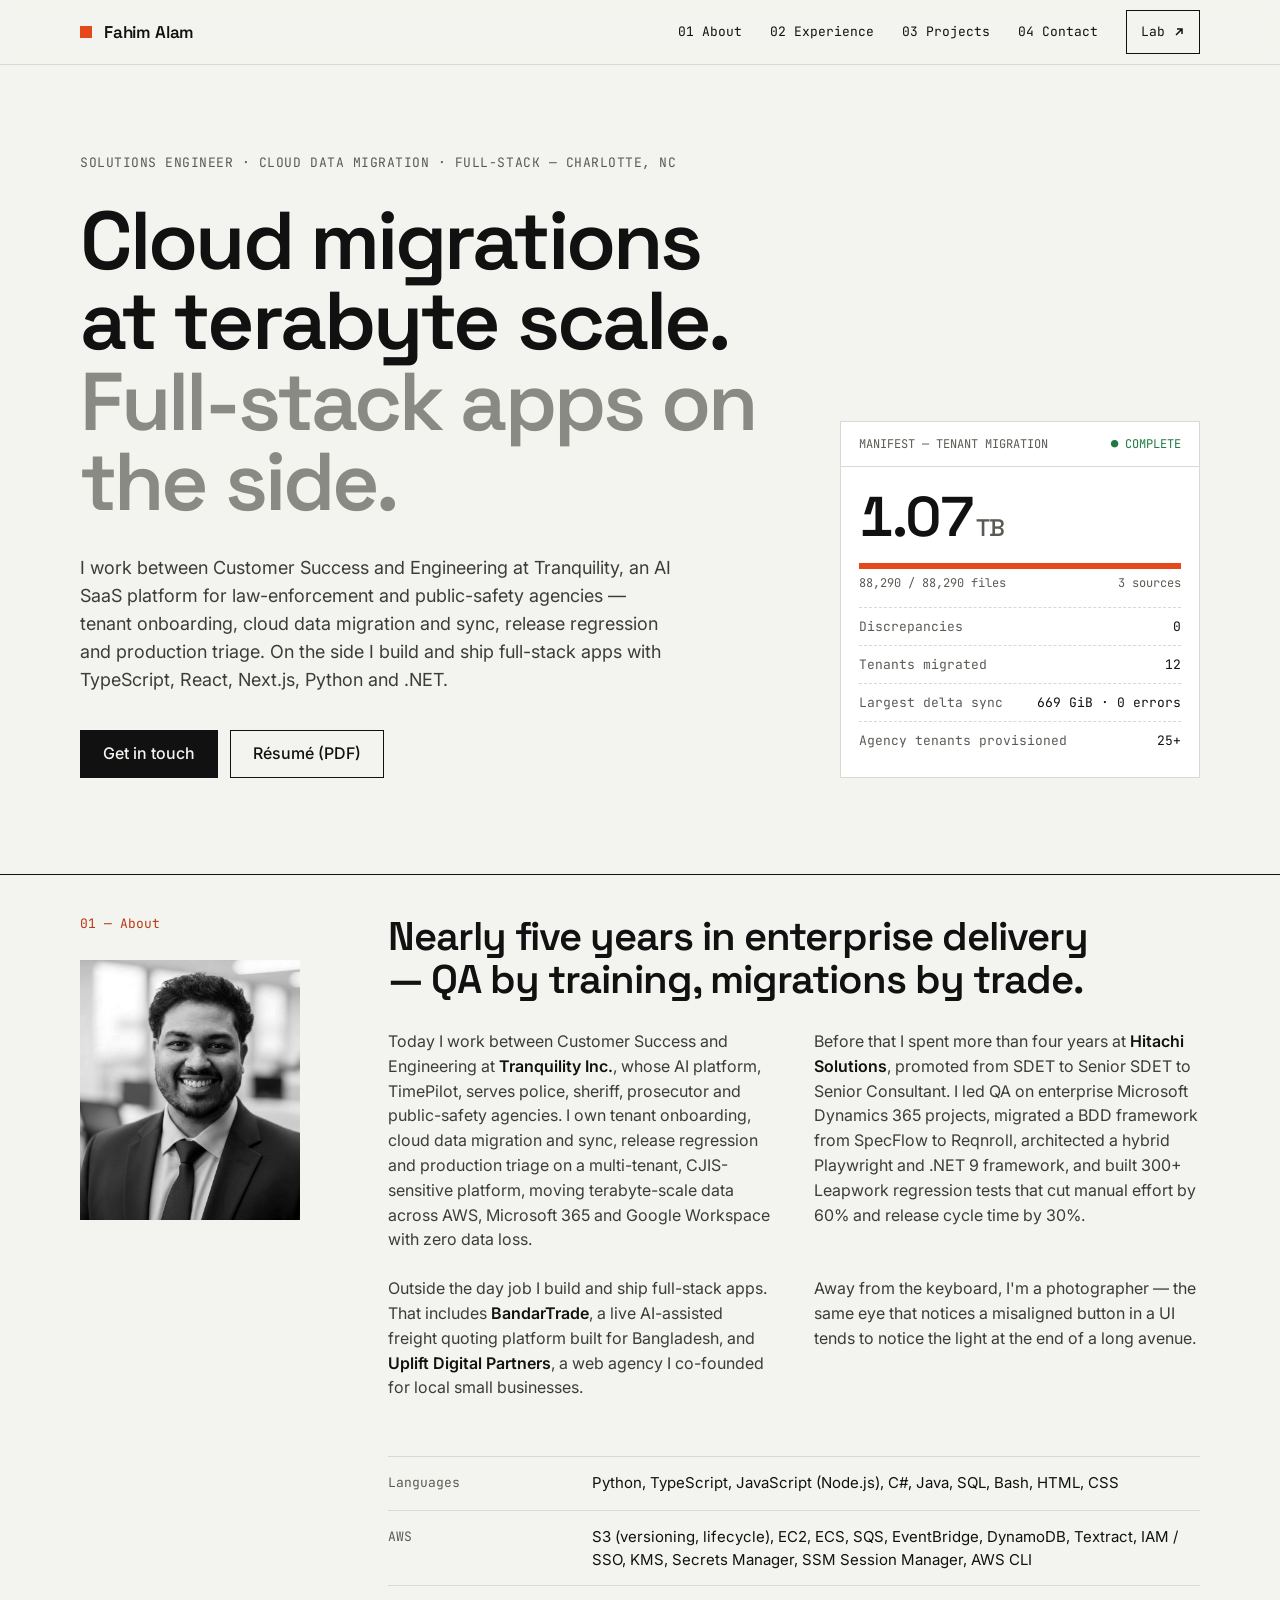
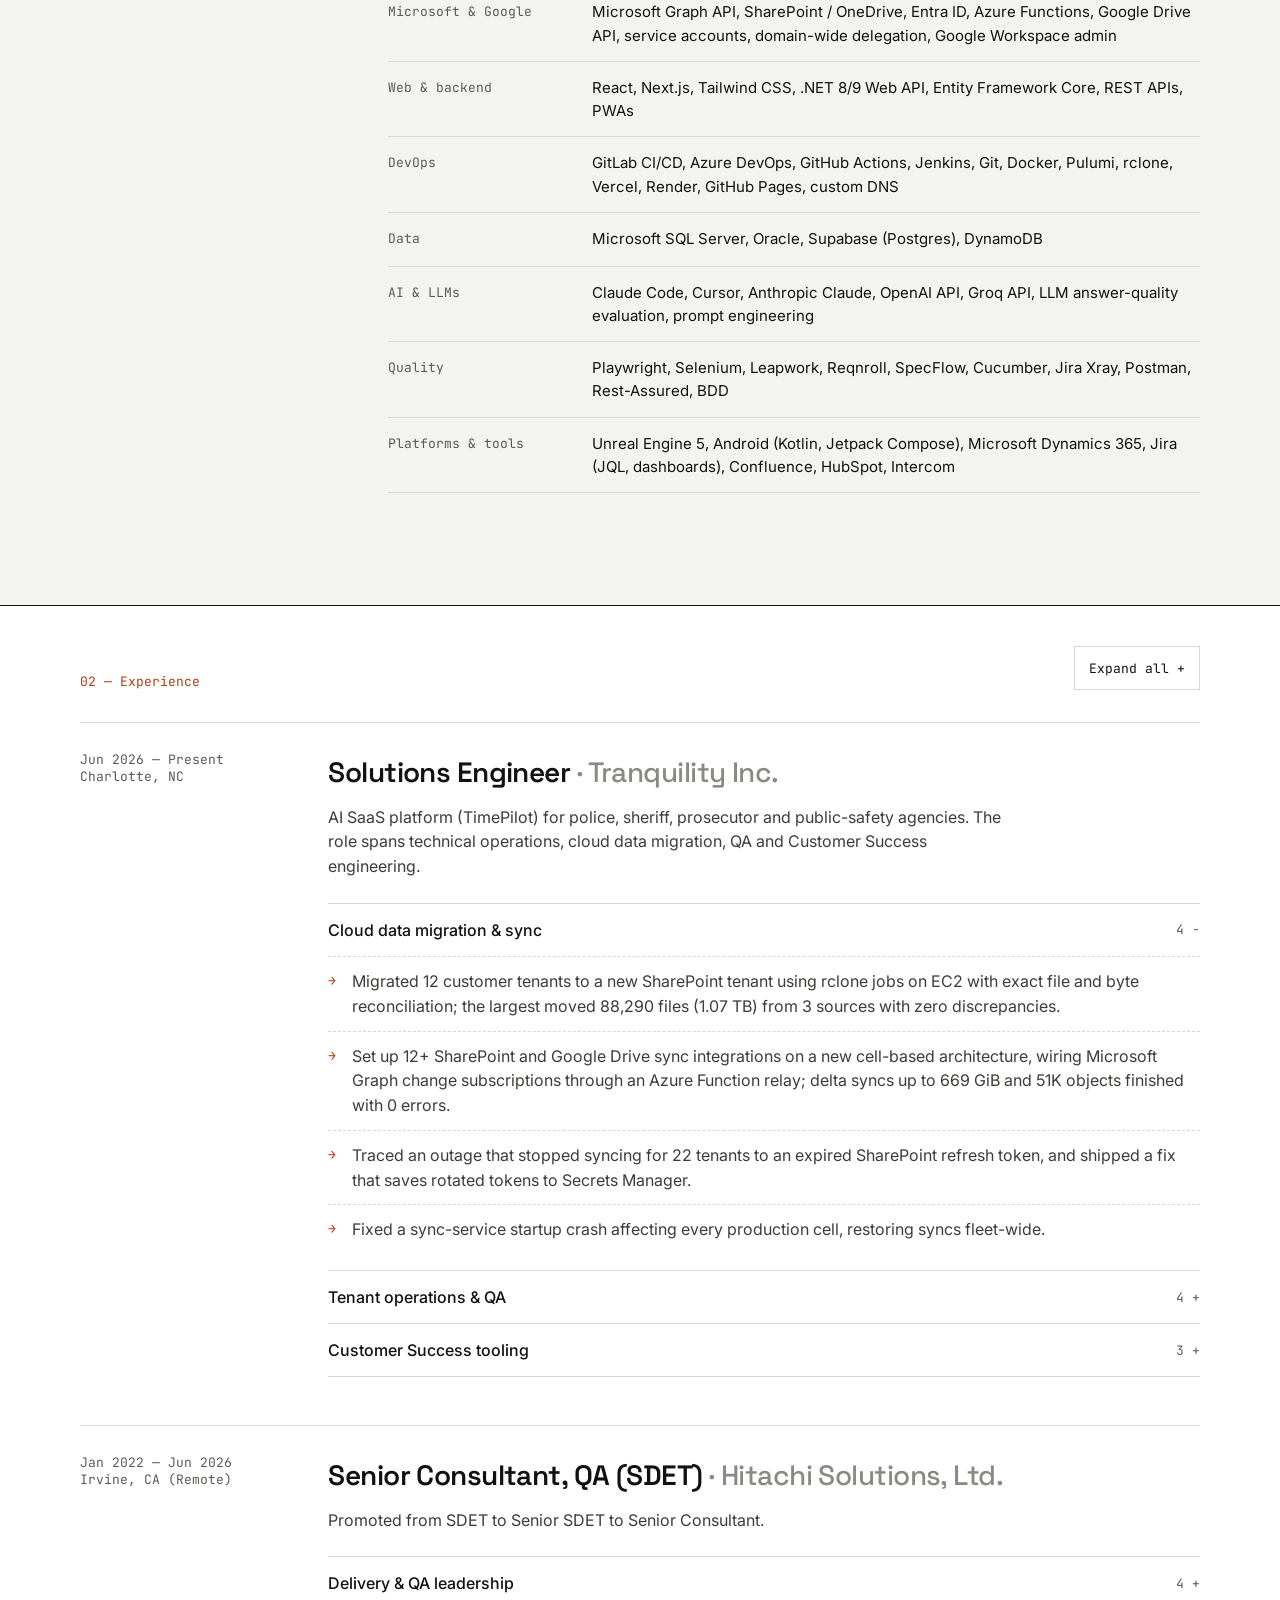
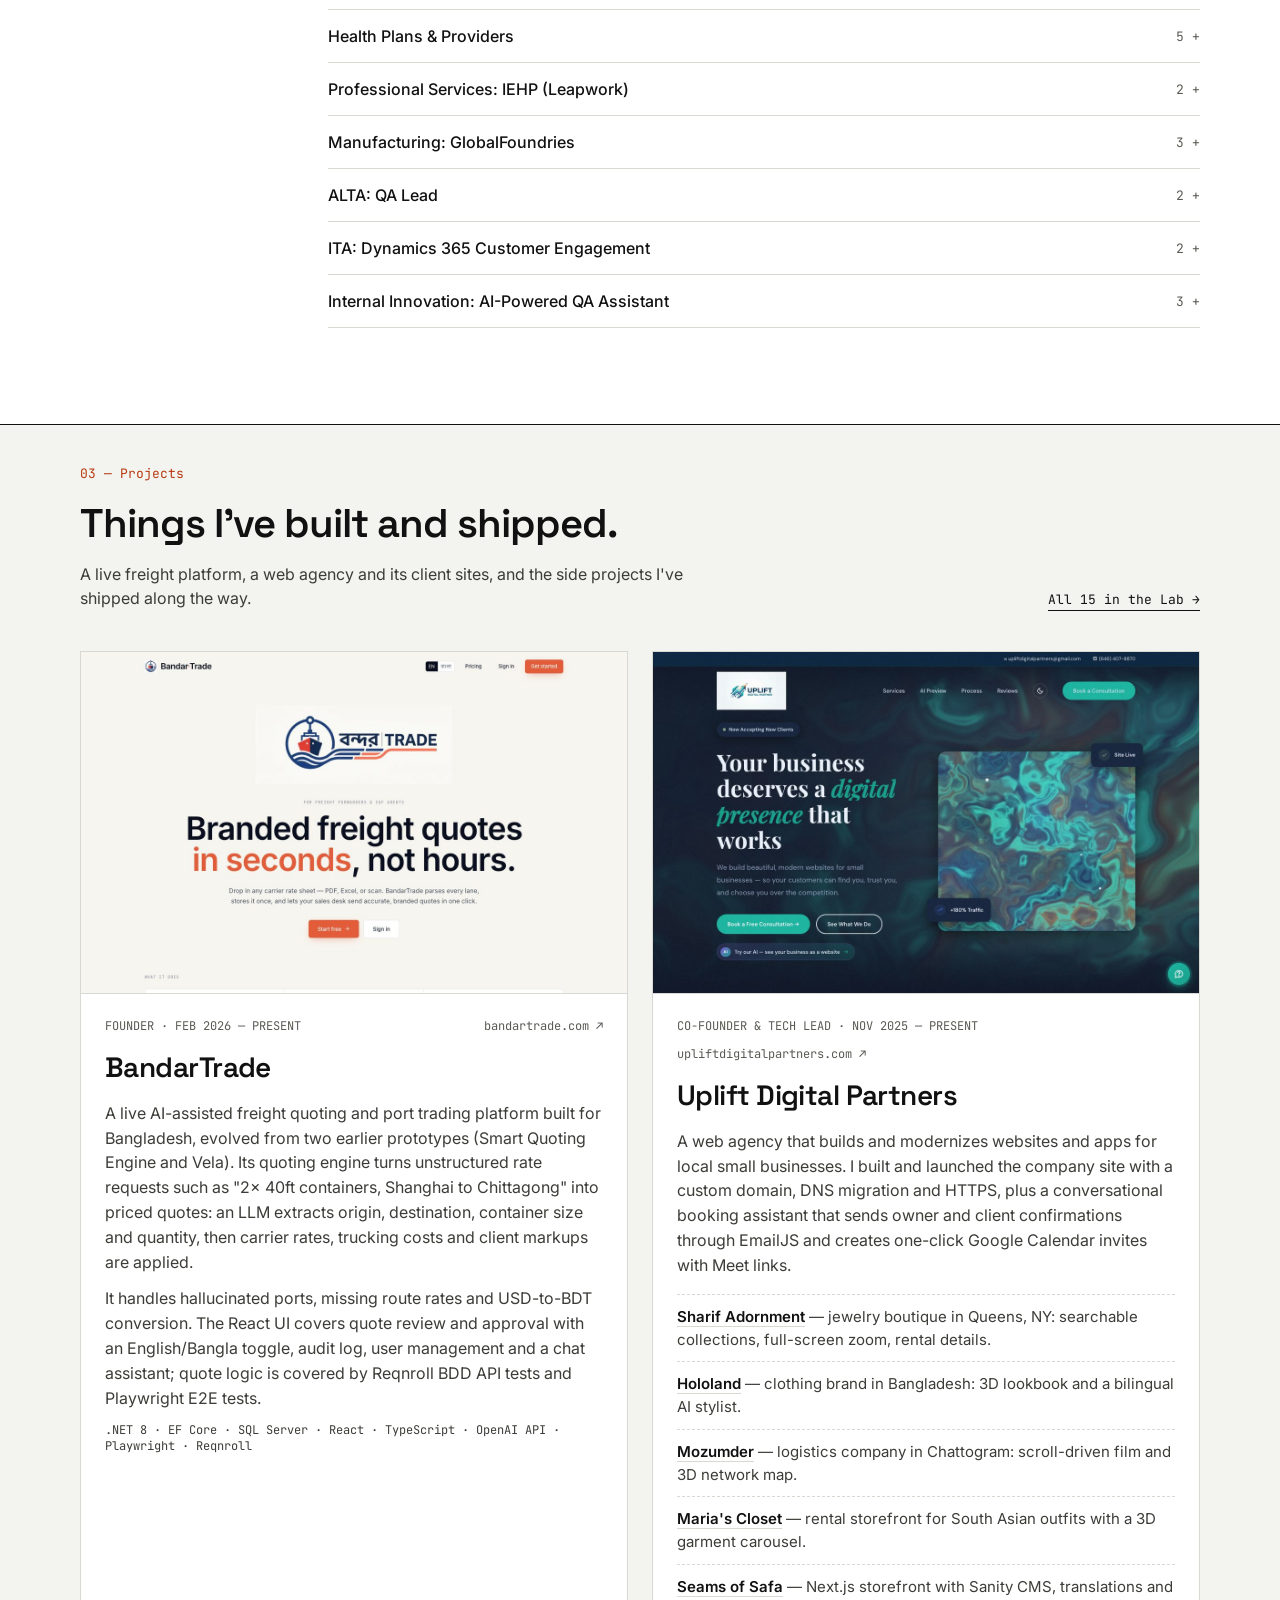
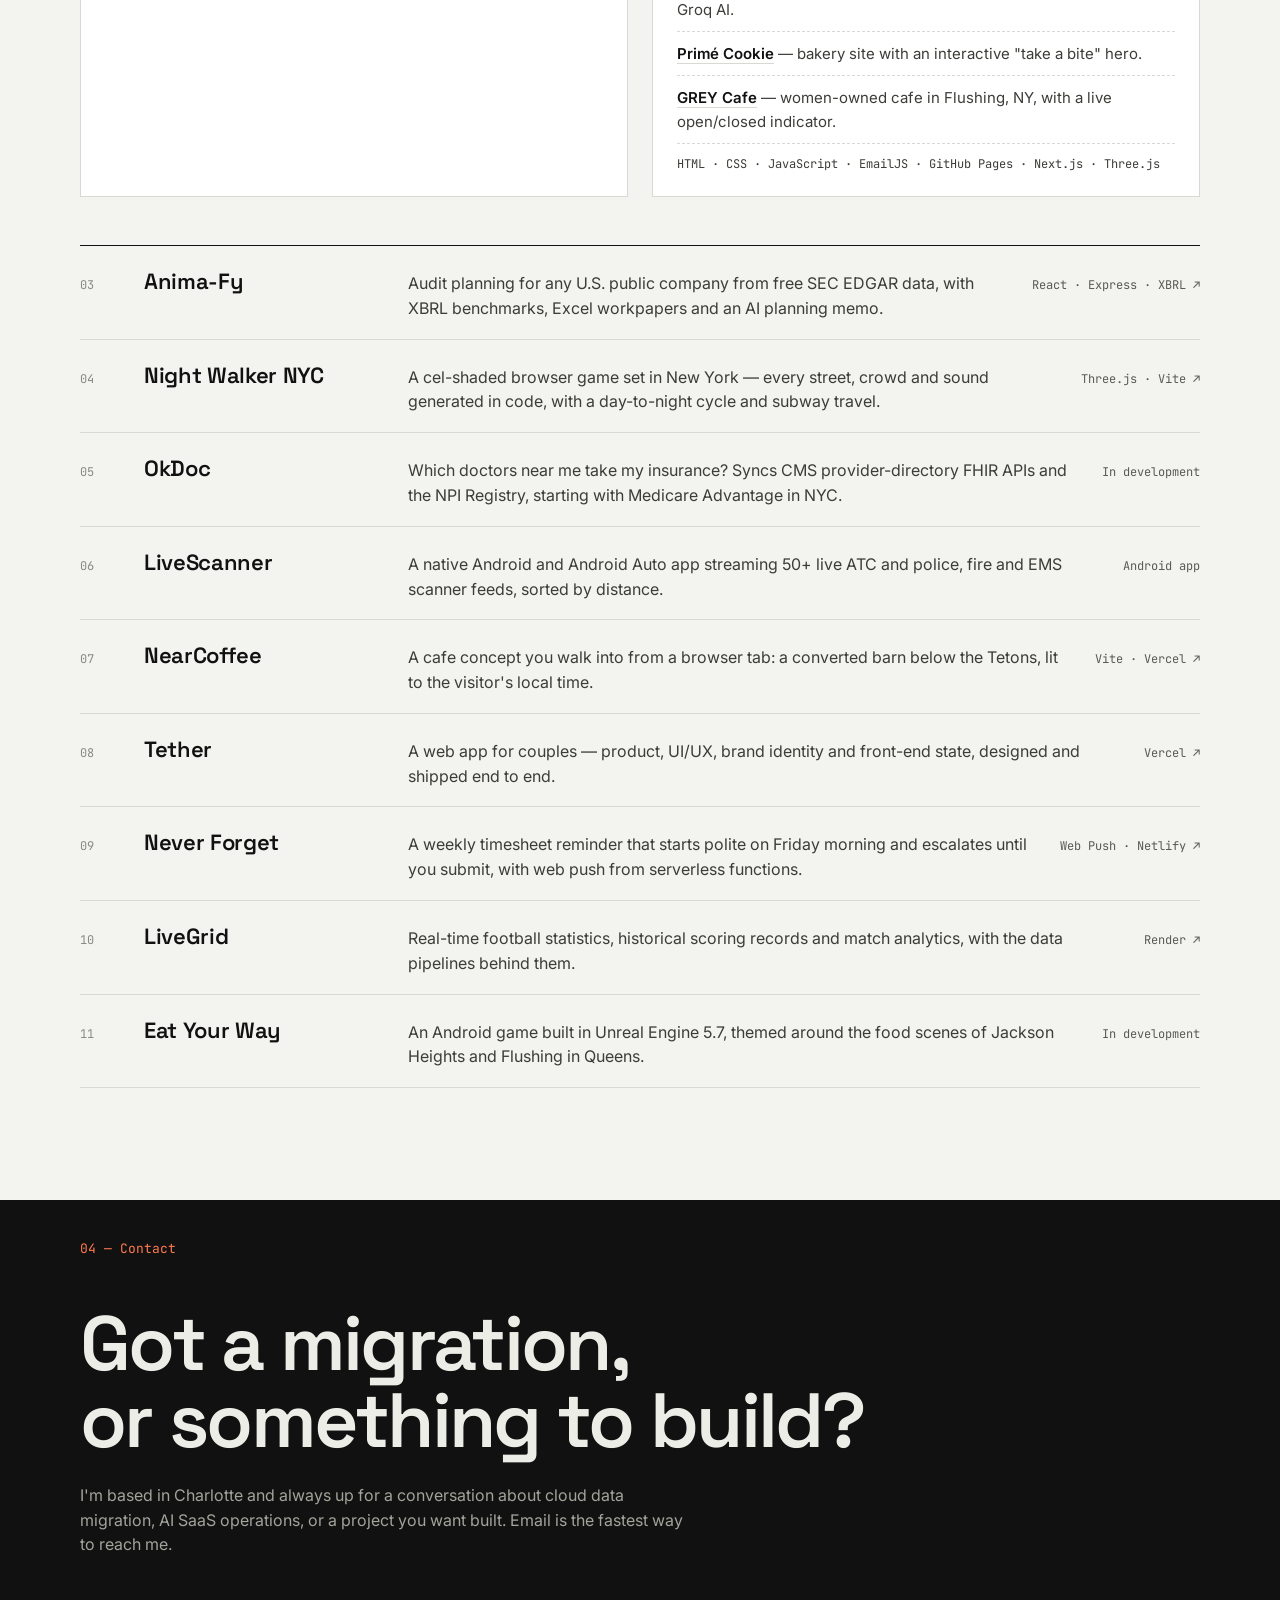
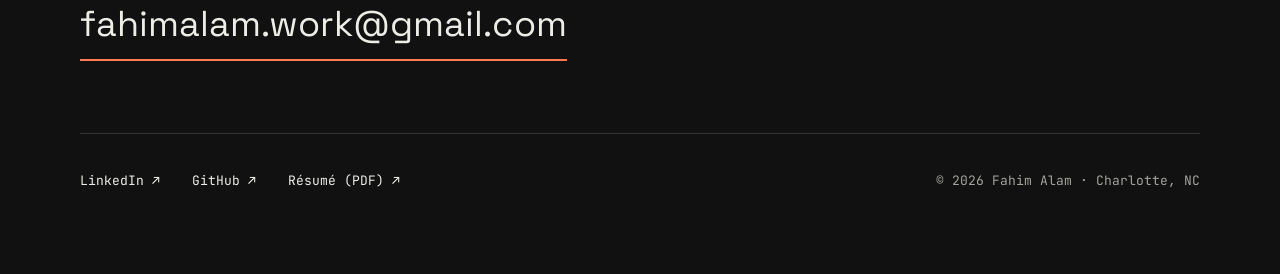
==== commit e50d4122: "Remove Dishcover from the site, the Lab and the Lab share card" ====
--- a/index.html
+++ b/index.html
@@ -11,7 +11,18 @@
   <meta property="og:title" content="Fahim Alam — Solutions Engineer" />
   <meta property="og:description" content="Cloud data migration, AI SaaS operations and full-stack development. Based in Charlotte, NC." />
   <meta property="og:type" content="website" />
-  <meta property="og:image" content="assets/headshot.jpg" />
+  <meta property="og:url" content="https://ganjaam.com/" />
+  <meta property="og:site_name" content="Fahim Alam" />
+  <meta property="og:image" content="https://ganjaam.com/assets/og-home.jpg" />
+  <meta property="og:image:type" content="image/jpeg" />
+  <meta property="og:image:width" content="1200" />
+  <meta property="og:image:height" content="630" />
+  <meta property="og:image:alt" content="Fahim Alam, Solutions Engineer: cloud migrations at terabyte scale, full-stack apps on the side. ganjaam.com" />
+  <meta name="twitter:card" content="summary_large_image" />
+  <meta name="twitter:title" content="Fahim Alam — Solutions Engineer" />
+  <meta name="twitter:description" content="Cloud data migration, AI SaaS operations and full-stack development. Based in Charlotte, NC." />
+  <meta name="twitter:image" content="https://ganjaam.com/assets/og-home.jpg" />
+  <link rel="canonical" href="https://ganjaam.com/" />
 
   <link rel="icon" href="data:image/svg+xml,%3Csvg xmlns='http://www.w3.org/2000/svg' viewBox='0 0 100 100'%3E%3Crect width='100' height='100' fill='%23111111'/%3E%3Crect x='30' y='30' width='40' height='40' fill='%23e5481b'/%3E%3C/svg%3E" />
   <link rel="preconnect" href="https://fonts.googleapis.com" />
@@ -224,7 +235,7 @@
             <h2 class="section-title">Things I've built and shipped.</h2>
             <p class="projects-intro">A live freight platform, a web agency and its client sites, and the side projects I've shipped along the way.</p>
           </div>
-          <a class="underline-link" href="lab/">All 16 in the Lab →</a>
+          <a class="underline-link" href="lab/">All 15 in the Lab →</a>
         </div>
 
         <div class="featured">
@@ -260,16 +271,15 @@
         </div>
 
         <ol class="index" aria-label="More projects">
-          <li class="index-row"><a href="https://dishcover-two.vercel.app" target="_blank" rel="noopener"><span class="index-no">03</span><span class="index-name">Dishcover</span><span class="index-line">A restaurant answer engine for travelers: 3 to 5 nearby places by mood and budget, each with its most-praised dishes, extracted from reviews by an LLM.</span><span class="index-meta">Next.js · PWA · Groq ↗</span></a></li>
-          <li class="index-row"><a href="https://animafy-ai.vercel.app" target="_blank" rel="noopener"><span class="index-no">04</span><span class="index-name">Anima-Fy</span><span class="index-line">Audit planning for any U.S. public company from free SEC EDGAR data, with XBRL benchmarks, Excel workpapers and an AI planning memo.</span><span class="index-meta">React · Express · XBRL ↗</span></a></li>
-          <li class="index-row"><a href="https://three-js-brainstorm.vercel.app" target="_blank" rel="noopener"><span class="index-no">05</span><span class="index-name">Night Walker NYC</span><span class="index-line">A cel-shaded browser game set in New York — every street, crowd and sound generated in code, with a day-to-night cycle and subway travel.</span><span class="index-meta">Three.js · Vite ↗</span></a></li>
-          <li class="index-row"><div><span class="index-no">06</span><span class="index-name">OkDoc</span><span class="index-line">Which doctors near me take my insurance? Syncs CMS provider-directory FHIR APIs and the NPI Registry, starting with Medicare Advantage in NYC.</span><span class="index-meta">In development</span></div></li>
-          <li class="index-row"><div><span class="index-no">07</span><span class="index-name">LiveScanner</span><span class="index-line">A native Android and Android Auto app streaming 50+ live ATC and police, fire and EMS scanner feeds, sorted by distance.</span><span class="index-meta">Android app</span></div></li>
-          <li class="index-row"><a href="https://www.nearcoffee.space" target="_blank" rel="noopener"><span class="index-no">08</span><span class="index-name">NearCoffee</span><span class="index-line">A cafe concept you walk into from a browser tab: a converted barn below the Tetons, lit to the visitor's local time.</span><span class="index-meta">Vite · Vercel ↗</span></a></li>
-          <li class="index-row"><a href="https://tether-us.vercel.app" target="_blank" rel="noopener"><span class="index-no">09</span><span class="index-name">Tether</span><span class="index-line">A web app for couples — product, UI/UX, brand identity and front-end state, designed and shipped end to end.</span><span class="index-meta">Vercel ↗</span></a></li>
-          <li class="index-row"><a href="https://neverforget-timesheet.netlify.app" target="_blank" rel="noopener"><span class="index-no">10</span><span class="index-name">Never Forget</span><span class="index-line">A weekly timesheet reminder that starts polite on Friday morning and escalates until you submit, with web push from serverless functions.</span><span class="index-meta">Web Push · Netlify ↗</span></a></li>
-          <li class="index-row"><a href="https://livegrid.onrender.com" target="_blank" rel="noopener"><span class="index-no">11</span><span class="index-name">LiveGrid</span><span class="index-line">Real-time football statistics, historical scoring records and match analytics, with the data pipelines behind them.</span><span class="index-meta">Render ↗</span></a></li>
-          <li class="index-row"><div><span class="index-no">12</span><span class="index-name">Eat Your Way</span><span class="index-line">An Android game built in Unreal Engine 5.7, themed around the food scenes of Jackson Heights and Flushing in Queens.</span><span class="index-meta">In development</span></div></li>
+          <li class="index-row"><a href="https://animafy-ai.vercel.app" target="_blank" rel="noopener"><span class="index-no">03</span><span class="index-name">Anima-Fy</span><span class="index-line">Audit planning for any U.S. public company from free SEC EDGAR data, with XBRL benchmarks, Excel workpapers and an AI planning memo.</span><span class="index-meta">React · Express · XBRL ↗</span></a></li>
+          <li class="index-row"><a href="https://three-js-brainstorm.vercel.app" target="_blank" rel="noopener"><span class="index-no">04</span><span class="index-name">Night Walker NYC</span><span class="index-line">A cel-shaded browser game set in New York — every street, crowd and sound generated in code, with a day-to-night cycle and subway travel.</span><span class="index-meta">Three.js · Vite ↗</span></a></li>
+          <li class="index-row"><div><span class="index-no">05</span><span class="index-name">OkDoc</span><span class="index-line">Which doctors near me take my insurance? Syncs CMS provider-directory FHIR APIs and the NPI Registry, starting with Medicare Advantage in NYC.</span><span class="index-meta">In development</span></div></li>
+          <li class="index-row"><div><span class="index-no">06</span><span class="index-name">LiveScanner</span><span class="index-line">A native Android and Android Auto app streaming 50+ live ATC and police, fire and EMS scanner feeds, sorted by distance.</span><span class="index-meta">Android app</span></div></li>
+          <li class="index-row"><a href="https://www.nearcoffee.space" target="_blank" rel="noopener"><span class="index-no">07</span><span class="index-name">NearCoffee</span><span class="index-line">A cafe concept you walk into from a browser tab: a converted barn below the Tetons, lit to the visitor's local time.</span><span class="index-meta">Vite · Vercel ↗</span></a></li>
+          <li class="index-row"><a href="https://tether-us.vercel.app" target="_blank" rel="noopener"><span class="index-no">08</span><span class="index-name">Tether</span><span class="index-line">A web app for couples — product, UI/UX, brand identity and front-end state, designed and shipped end to end.</span><span class="index-meta">Vercel ↗</span></a></li>
+          <li class="index-row"><a href="https://neverforget-timesheet.netlify.app" target="_blank" rel="noopener"><span class="index-no">09</span><span class="index-name">Never Forget</span><span class="index-line">A weekly timesheet reminder that starts polite on Friday morning and escalates until you submit, with web push from serverless functions.</span><span class="index-meta">Web Push · Netlify ↗</span></a></li>
+          <li class="index-row"><a href="https://livegrid.onrender.com" target="_blank" rel="noopener"><span class="index-no">10</span><span class="index-name">LiveGrid</span><span class="index-line">Real-time football statistics, historical scoring records and match analytics, with the data pipelines behind them.</span><span class="index-meta">Render ↗</span></a></li>
+          <li class="index-row"><div><span class="index-no">11</span><span class="index-name">Eat Your Way</span><span class="index-line">An Android game built in Unreal Engine 5.7, themed around the food scenes of Jackson Heights and Flushing in Queens.</span><span class="index-meta">In development</span></div></li>
         </ol>
       </div>
     </section>
--- a/styles.css
+++ b/styles.css
@@ -159,7 +159,7 @@
 
 /* Projects */
 .projects-intro { margin-top: 16px; color: var(--body); max-width: 620px; }
-.underline-link { font: 13px var(--mono); border-bottom: 1px solid var(--ink); padding-bottom: 2px; }
+.underline-link { display: inline-block; font: 13px var(--mono); border-bottom: 1px solid var(--ink); padding: 12px 0 2px; }
 .featured { display: grid; grid-template-columns: repeat(auto-fit, minmax(min(100%, 420px), 1fr)); gap: 24px; margin-top: 40px; }
 .card { background: var(--sheet); border: 1px solid var(--rule); display: flex; flex-direction: column; transition: transform .15s ease, border-color .15s ease; }
 .card:hover { transform: translateY(-1px); border-color: var(--ink); }
@@ -238,6 +238,7 @@
   .hero-grid { gap: 36px; }
   .hero-actions .btn { flex: 1 1 100%; }
   .section-inner { padding-bottom: 56px; }
+  #experience .section-head { align-items: center; }
   .section-title { font-size: 30px; }
   .about-side img { width: 160px; height: 190px; }
   .job h3 { font-size: 22px; }
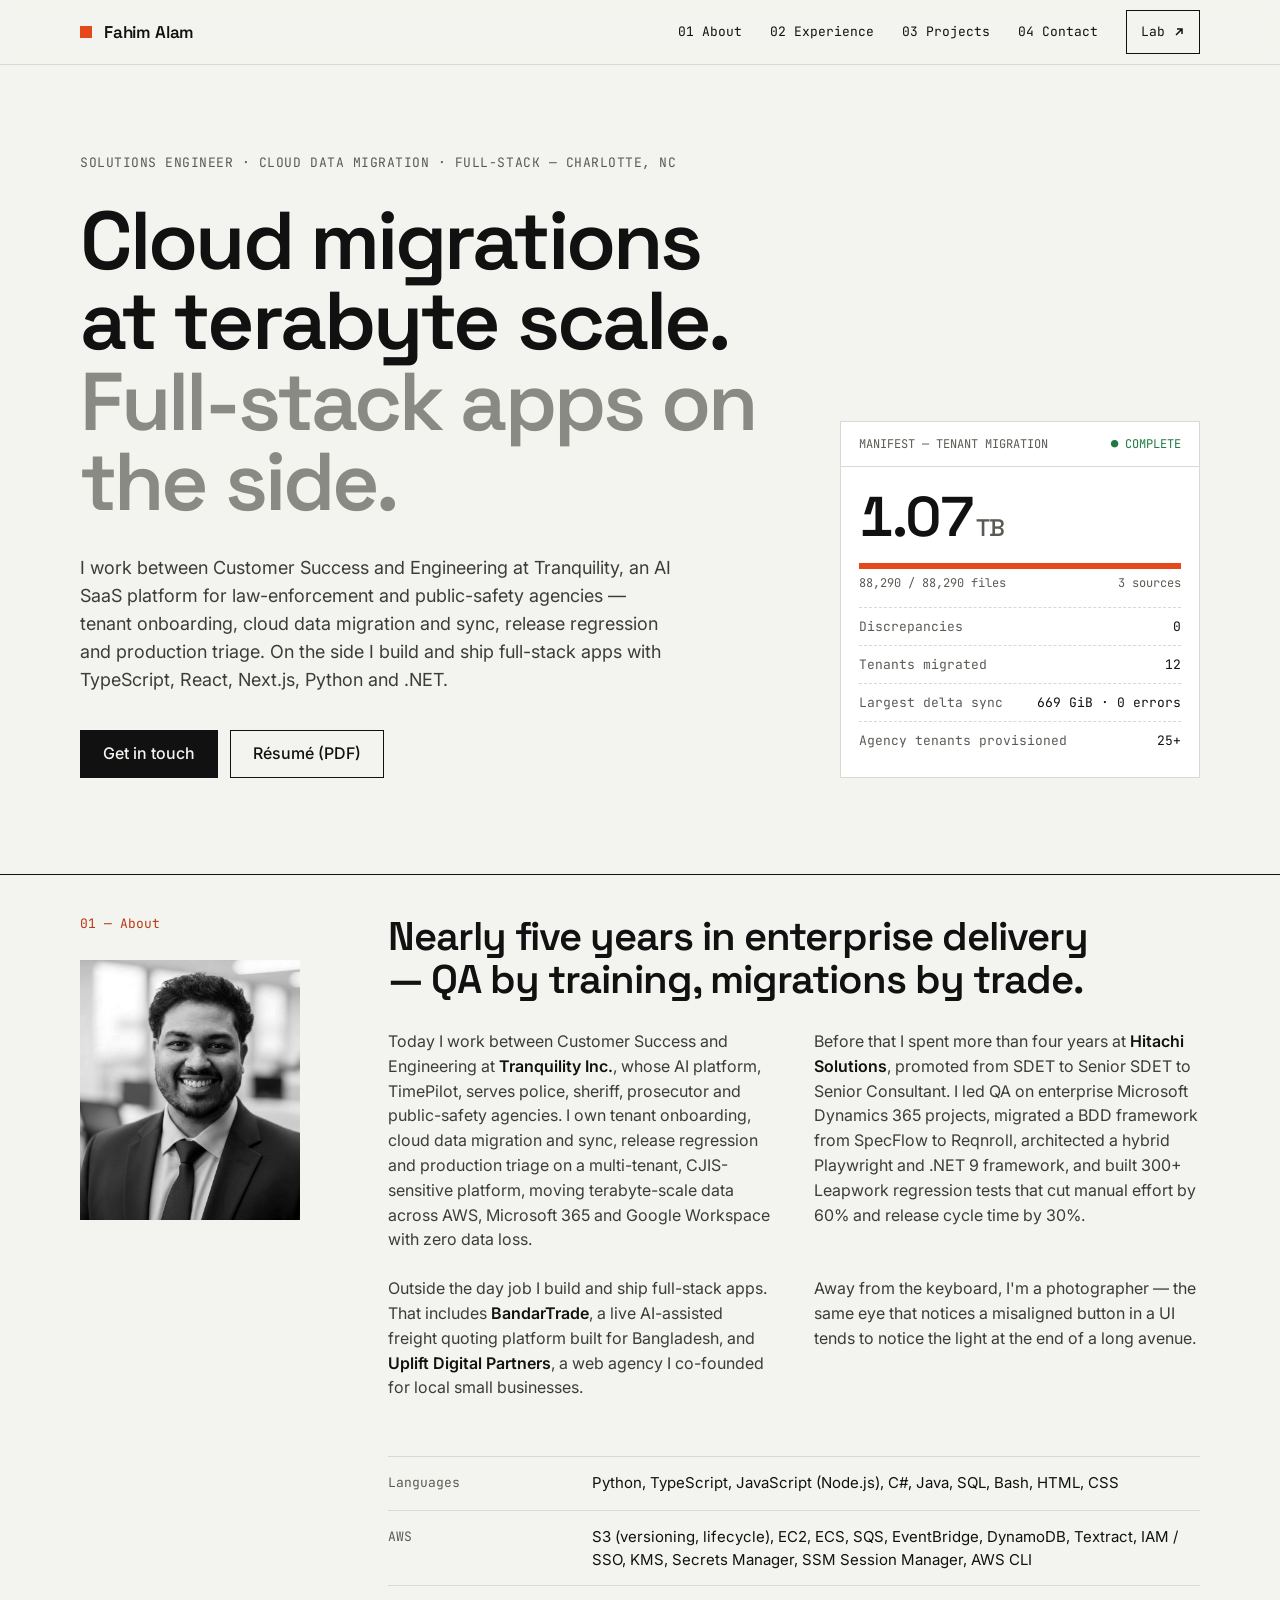
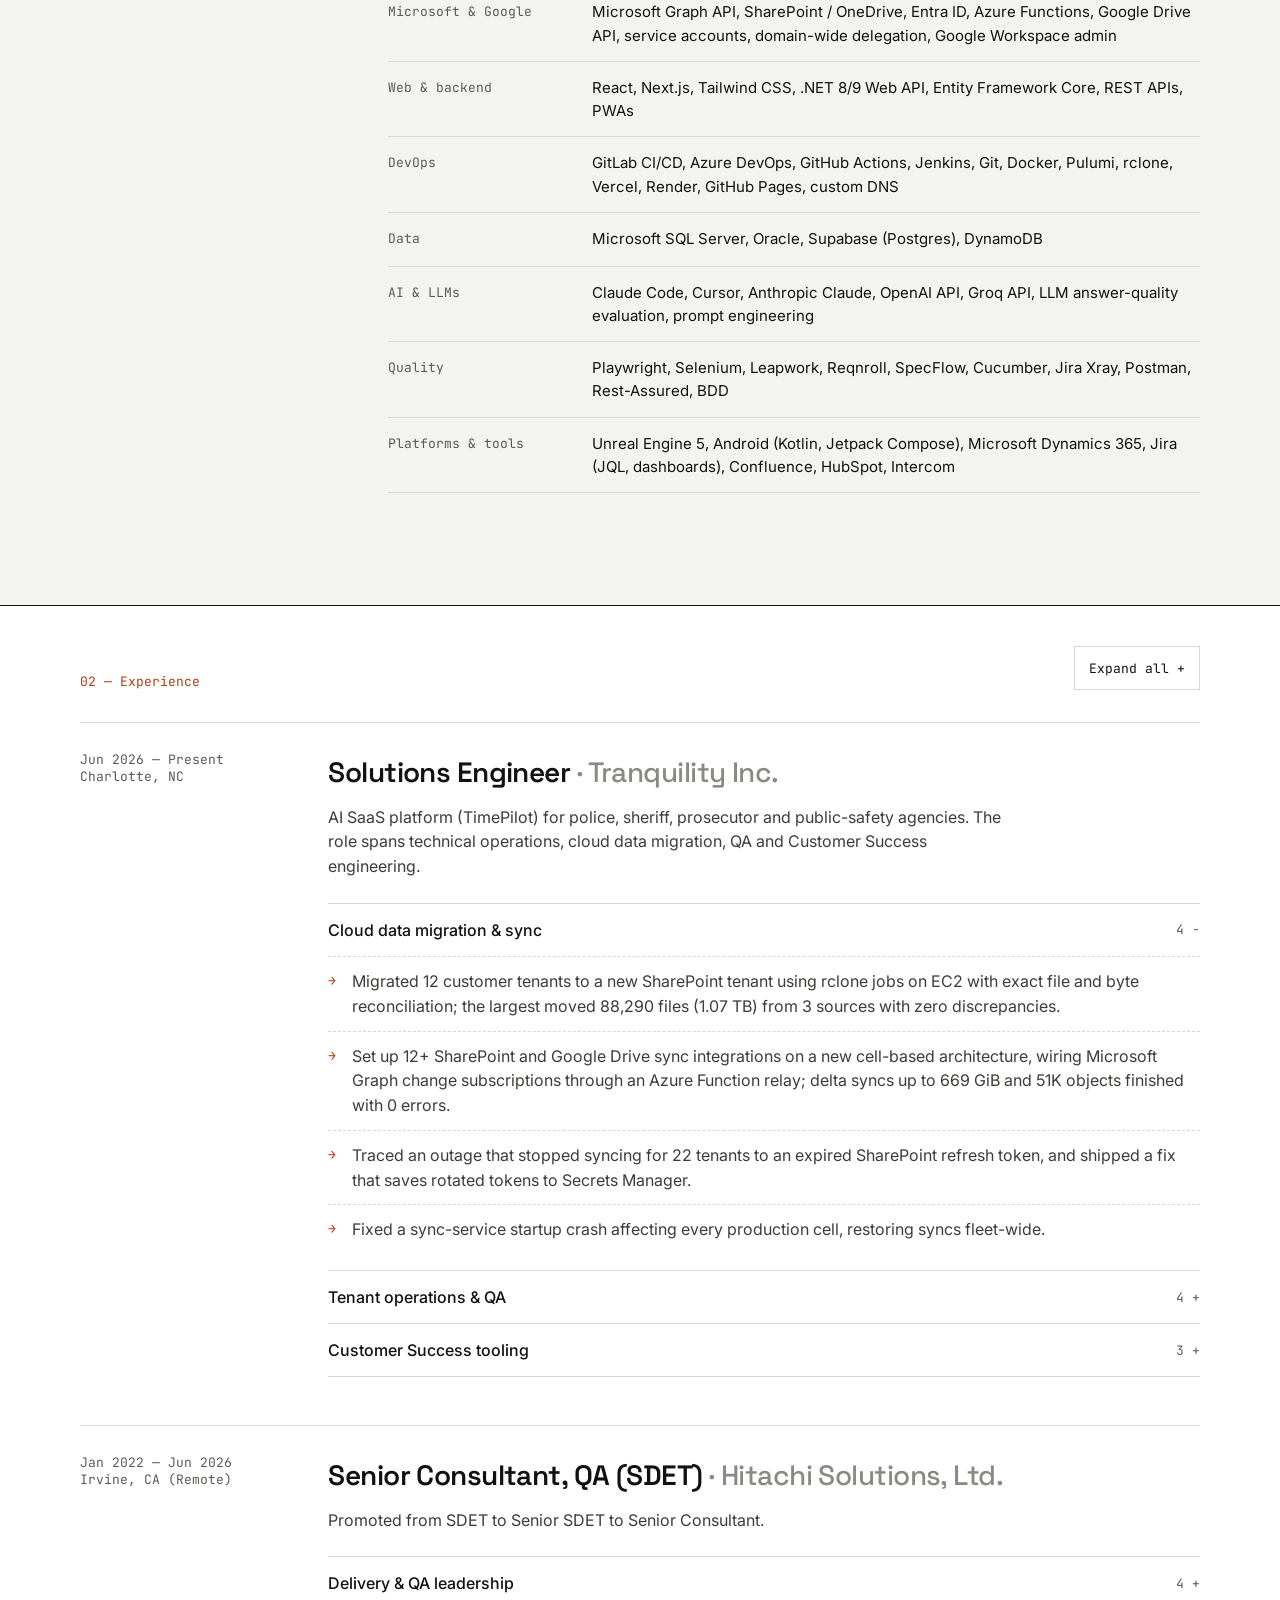
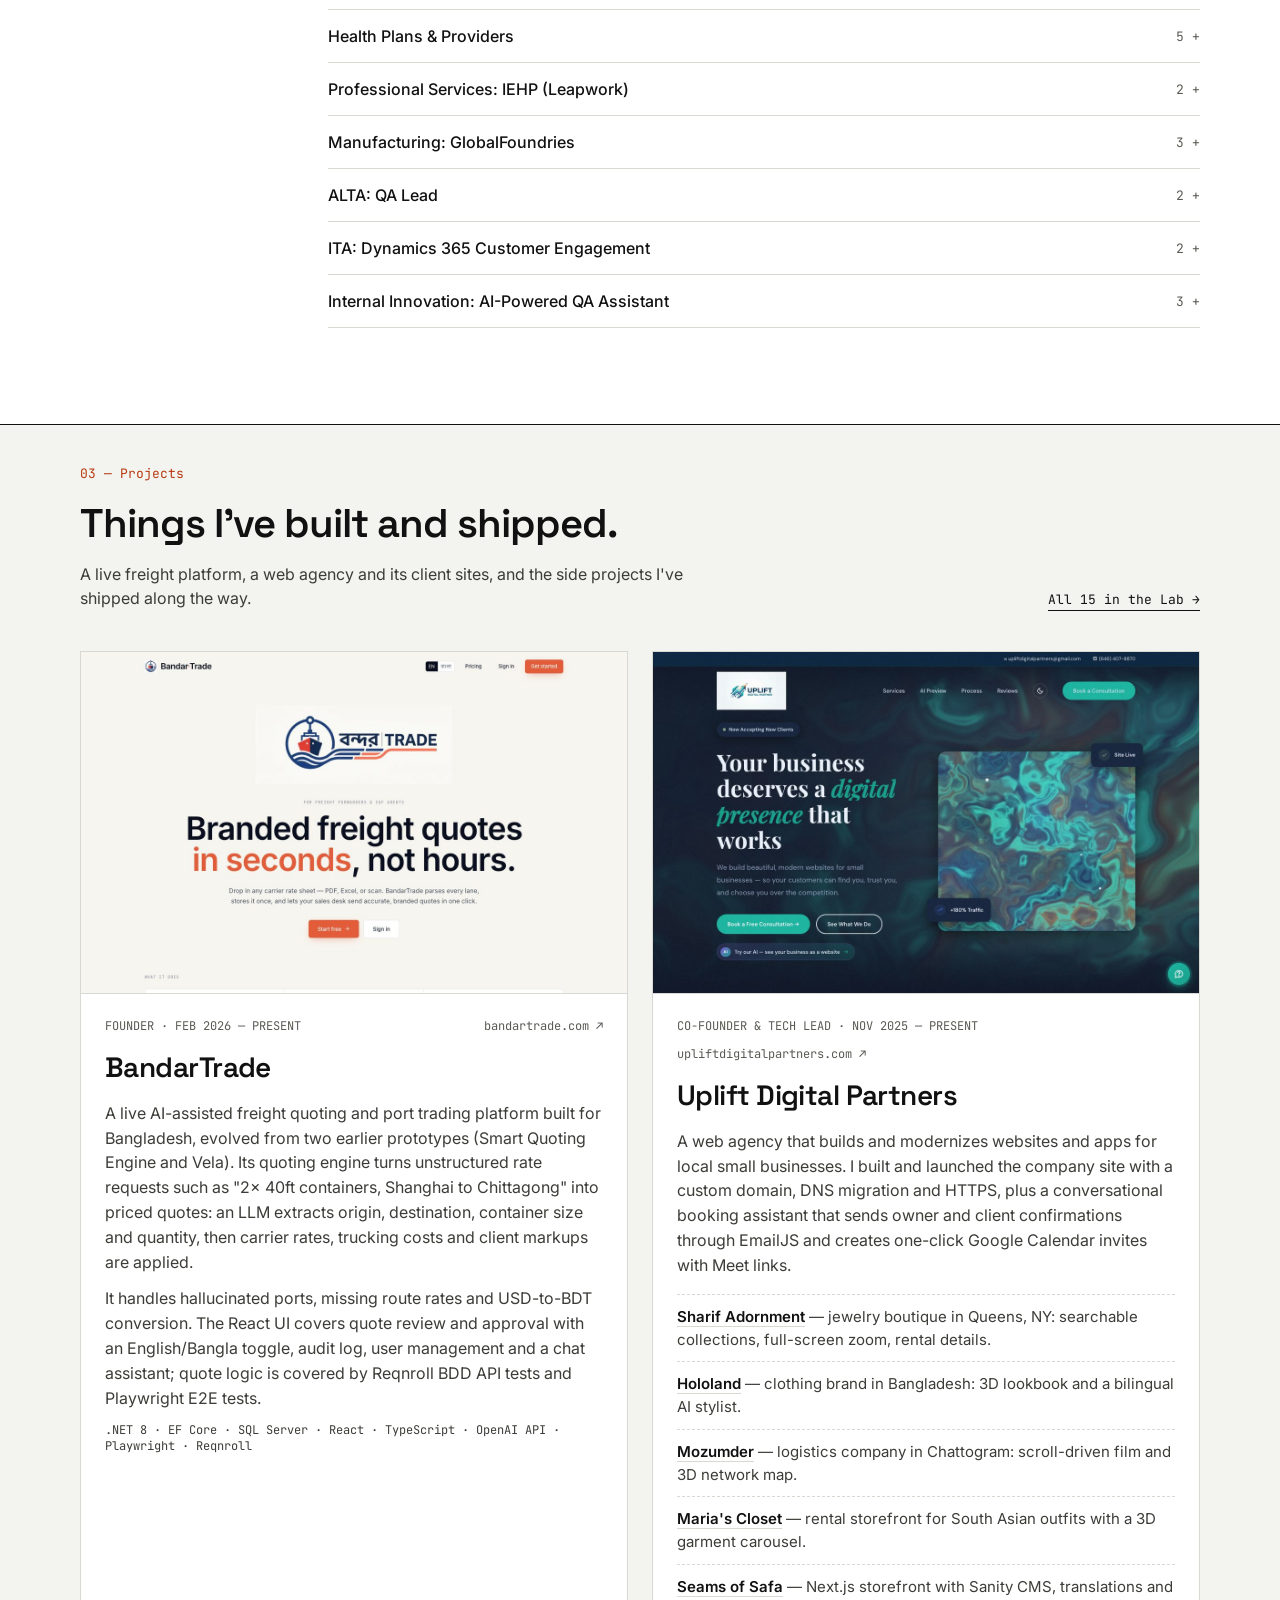
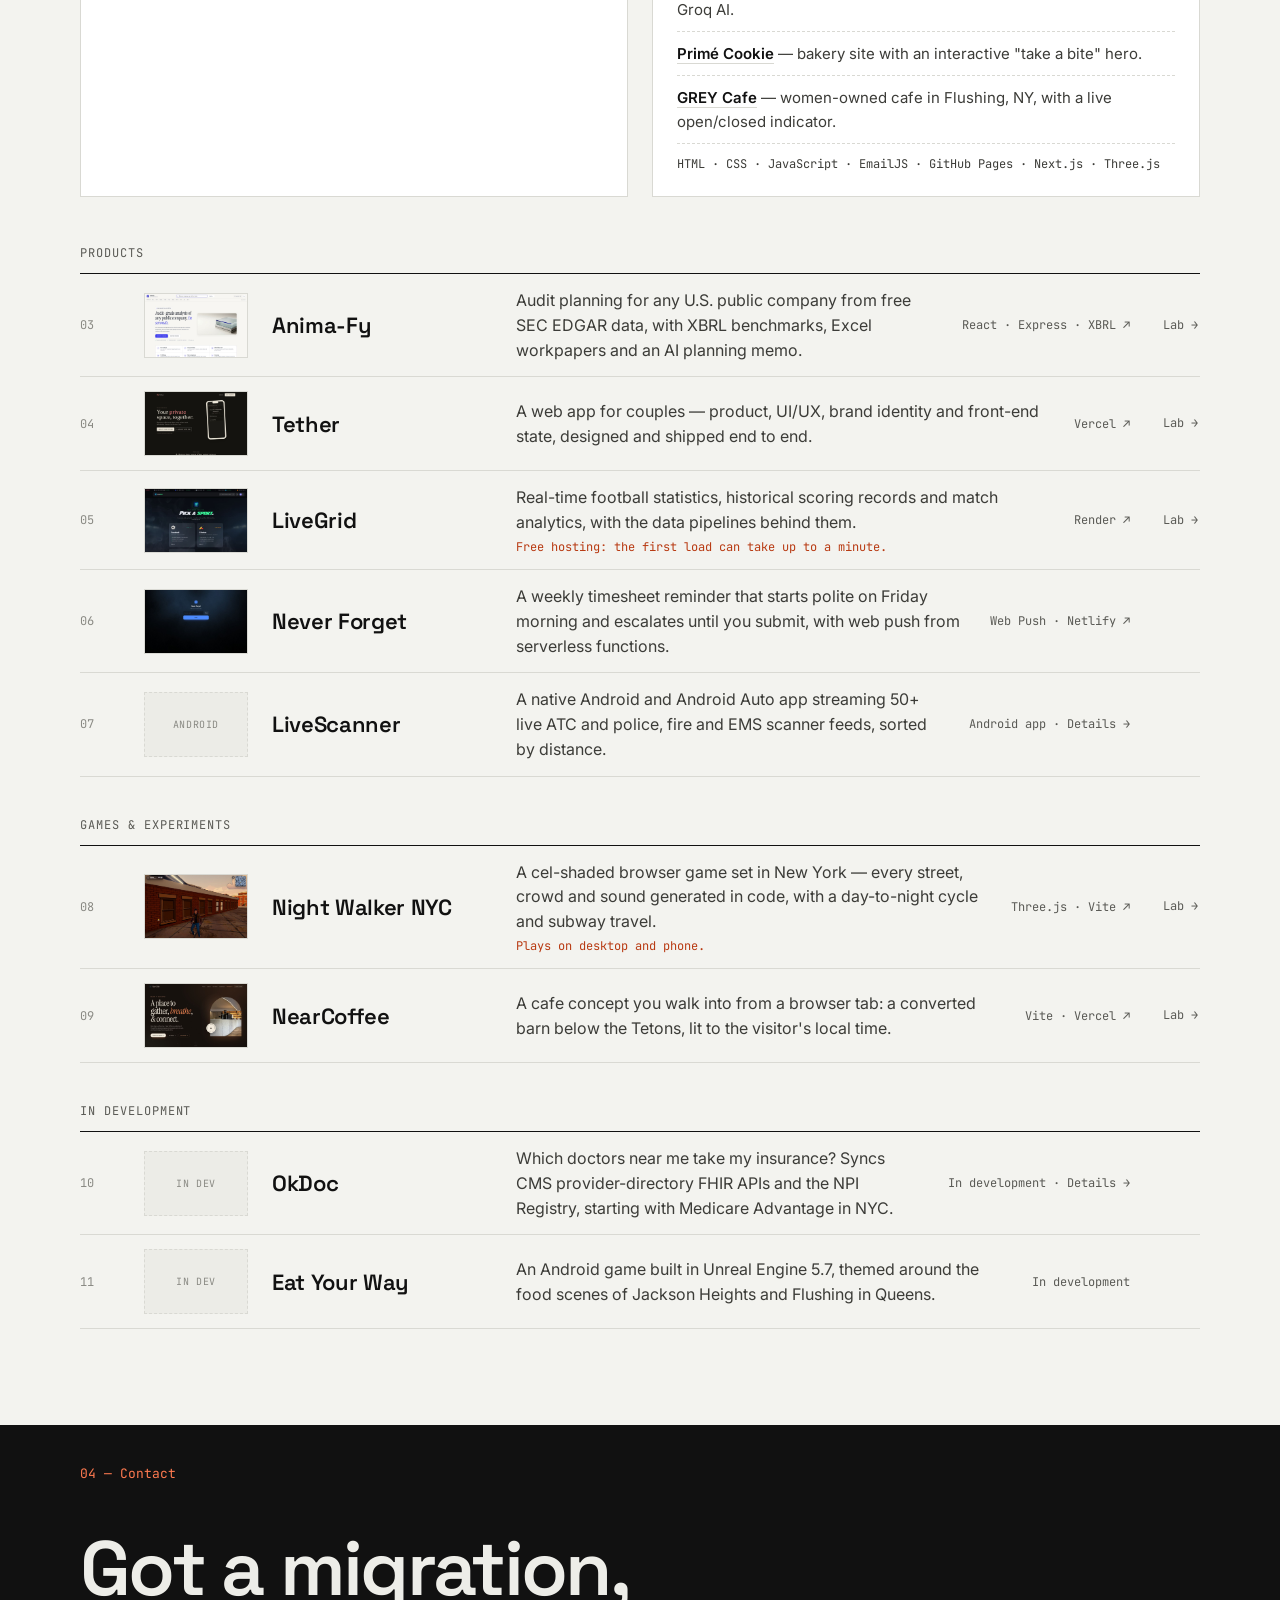
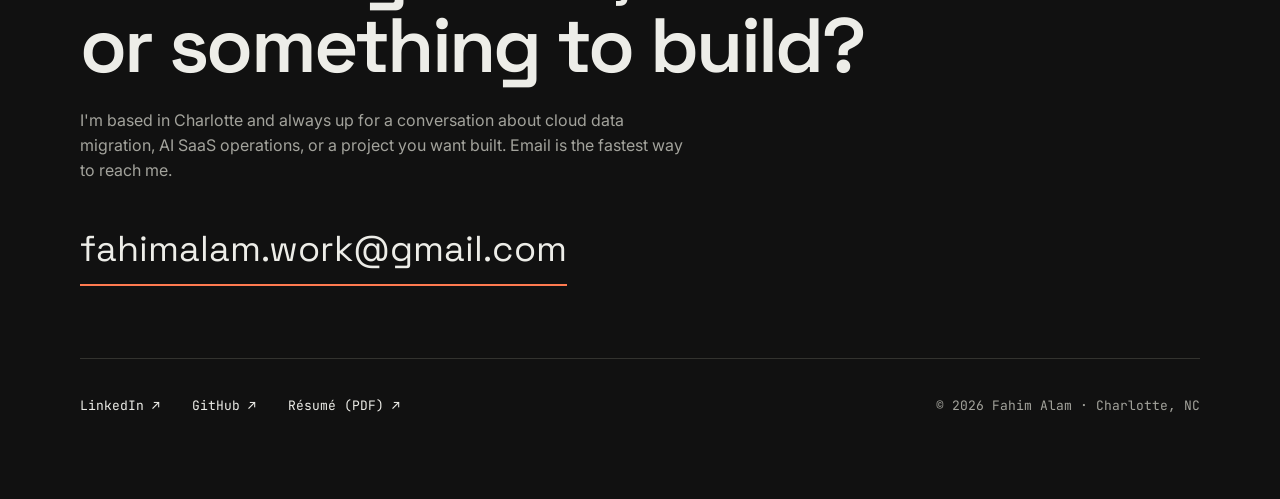
==== commit 1f4c2365: "Make projects easier to browse: Lab filters hide and step within the filter, taglines on frames, sta" ====
--- a/index.html
+++ b/index.html
@@ -270,17 +270,32 @@
           </article>
         </div>
 
-        <ol class="index" aria-label="More projects">
-          <li class="index-row"><a href="https://animafy-ai.vercel.app" target="_blank" rel="noopener"><span class="index-no">03</span><span class="index-name">Anima-Fy</span><span class="index-line">Audit planning for any U.S. public company from free SEC EDGAR data, with XBRL benchmarks, Excel workpapers and an AI planning memo.</span><span class="index-meta">React · Express · XBRL ↗</span></a></li>
-          <li class="index-row"><a href="https://three-js-brainstorm.vercel.app" target="_blank" rel="noopener"><span class="index-no">04</span><span class="index-name">Night Walker NYC</span><span class="index-line">A cel-shaded browser game set in New York — every street, crowd and sound generated in code, with a day-to-night cycle and subway travel.</span><span class="index-meta">Three.js · Vite ↗</span></a></li>
-          <li class="index-row"><div><span class="index-no">05</span><span class="index-name">OkDoc</span><span class="index-line">Which doctors near me take my insurance? Syncs CMS provider-directory FHIR APIs and the NPI Registry, starting with Medicare Advantage in NYC.</span><span class="index-meta">In development</span></div></li>
-          <li class="index-row"><div><span class="index-no">06</span><span class="index-name">LiveScanner</span><span class="index-line">A native Android and Android Auto app streaming 50+ live ATC and police, fire and EMS scanner feeds, sorted by distance.</span><span class="index-meta">Android app</span></div></li>
-          <li class="index-row"><a href="https://www.nearcoffee.space" target="_blank" rel="noopener"><span class="index-no">07</span><span class="index-name">NearCoffee</span><span class="index-line">A cafe concept you walk into from a browser tab: a converted barn below the Tetons, lit to the visitor's local time.</span><span class="index-meta">Vite · Vercel ↗</span></a></li>
-          <li class="index-row"><a href="https://tether-us.vercel.app" target="_blank" rel="noopener"><span class="index-no">08</span><span class="index-name">Tether</span><span class="index-line">A web app for couples — product, UI/UX, brand identity and front-end state, designed and shipped end to end.</span><span class="index-meta">Vercel ↗</span></a></li>
-          <li class="index-row"><a href="https://neverforget-timesheet.netlify.app" target="_blank" rel="noopener"><span class="index-no">09</span><span class="index-name">Never Forget</span><span class="index-line">A weekly timesheet reminder that starts polite on Friday morning and escalates until you submit, with web push from serverless functions.</span><span class="index-meta">Web Push · Netlify ↗</span></a></li>
-          <li class="index-row"><a href="https://livegrid.onrender.com" target="_blank" rel="noopener"><span class="index-no">10</span><span class="index-name">LiveGrid</span><span class="index-line">Real-time football statistics, historical scoring records and match analytics, with the data pipelines behind them.</span><span class="index-meta">Render ↗</span></a></li>
-          <li class="index-row"><div><span class="index-no">11</span><span class="index-name">Eat Your Way</span><span class="index-line">An Android game built in Unreal Engine 5.7, themed around the food scenes of Jackson Heights and Flushing in Queens.</span><span class="index-meta">In development</span></div></li>
-        </ol>
+        <div class="index-groups" aria-label="More projects">
+          <section class="index-group">
+            <h3 class="index-heading">Products</h3>
+            <ol class="index">
+              <li class="index-row"><a class="index-main" href="https://animafy-ai.vercel.app" target="_blank" rel="noopener"><span class="index-no">03</span><img class="index-thumb" src="assets/shots/anima-fy.jpg" alt="" width="1200" height="750" loading="lazy" decoding="async" /><span class="index-name">Anima-Fy</span><span class="index-line">Audit planning for any U.S. public company from free SEC EDGAR data, with XBRL benchmarks, Excel workpapers and an AI planning memo.</span><span class="index-meta">React · Express · XBRL ↗</span></a><a class="index-lab" href="lab/#anima-fy" aria-label="Anima-Fy in the Lab">Lab →</a></li>
+              <li class="index-row"><a class="index-main" href="https://tether-us.vercel.app" target="_blank" rel="noopener"><span class="index-no">04</span><img class="index-thumb" src="assets/shots/tether.jpg" alt="" width="1200" height="750" loading="lazy" decoding="async" /><span class="index-name">Tether</span><span class="index-line">A web app for couples — product, UI/UX, brand identity and front-end state, designed and shipped end to end.</span><span class="index-meta">Vercel ↗</span></a><a class="index-lab" href="lab/#tether" aria-label="Tether in the Lab">Lab →</a></li>
+              <li class="index-row"><a class="index-main" href="https://livegrid.onrender.com" target="_blank" rel="noopener"><span class="index-no">05</span><img class="index-thumb" src="assets/shots/livegrid.jpg" alt="" width="1200" height="750" loading="lazy" decoding="async" /><span class="index-name">LiveGrid</span><span class="index-line">Real-time football statistics, historical scoring records and match analytics, with the data pipelines behind them. <span class="index-note">Free hosting: the first load can take up to a minute.</span></span><span class="index-meta">Render ↗</span></a><a class="index-lab" href="lab/#livegrid" aria-label="LiveGrid in the Lab">Lab →</a></li>
+              <li class="index-row"><a class="index-main" href="https://neverforget-timesheet.netlify.app" target="_blank" rel="noopener"><span class="index-no">06</span><img class="index-thumb" src="assets/shots/never-forget.jpg" alt="" width="1200" height="750" loading="lazy" decoding="async" /><span class="index-name">Never Forget</span><span class="index-line">A weekly timesheet reminder that starts polite on Friday morning and escalates until you submit, with web push from serverless functions.</span><span class="index-meta">Web Push · Netlify ↗</span></a></li>
+              <li class="index-row"><a class="index-main" href="lab/#livescanner"><span class="index-no">07</span><span class="index-thumb index-blank" aria-hidden="true">Android</span><span class="index-name">LiveScanner</span><span class="index-line">A native Android and Android Auto app streaming 50+ live ATC and police, fire and EMS scanner feeds, sorted by distance.</span><span class="index-meta">Android app · Details →</span></a></li>
+            </ol>
+          </section>
+          <section class="index-group">
+            <h3 class="index-heading">Games &amp; experiments</h3>
+            <ol class="index">
+              <li class="index-row"><a class="index-main" href="https://three-js-brainstorm.vercel.app" target="_blank" rel="noopener"><span class="index-no">08</span><img class="index-thumb" src="assets/shots/night-walker.jpg" alt="" width="1200" height="750" loading="lazy" decoding="async" /><span class="index-name">Night Walker NYC</span><span class="index-line">A cel-shaded browser game set in New York — every street, crowd and sound generated in code, with a day-to-night cycle and subway travel. <span class="index-note">Plays on desktop and phone.</span></span><span class="index-meta">Three.js · Vite ↗</span></a><a class="index-lab" href="lab/#night-walker" aria-label="Night Walker NYC in the Lab">Lab →</a></li>
+              <li class="index-row"><a class="index-main" href="https://www.nearcoffee.space" target="_blank" rel="noopener"><span class="index-no">09</span><img class="index-thumb" src="assets/shots/near-coffee.jpg" alt="" width="1200" height="750" loading="lazy" decoding="async" /><span class="index-name">NearCoffee</span><span class="index-line">A cafe concept you walk into from a browser tab: a converted barn below the Tetons, lit to the visitor's local time.</span><span class="index-meta">Vite · Vercel ↗</span></a><a class="index-lab" href="lab/#near-coffee" aria-label="NearCoffee in the Lab">Lab →</a></li>
+            </ol>
+          </section>
+          <section class="index-group">
+            <h3 class="index-heading">In development</h3>
+            <ol class="index">
+              <li class="index-row"><a class="index-main" href="lab/#okdoc"><span class="index-no">10</span><span class="index-thumb index-blank" aria-hidden="true">In dev</span><span class="index-name">OkDoc</span><span class="index-line">Which doctors near me take my insurance? Syncs CMS provider-directory FHIR APIs and the NPI Registry, starting with Medicare Advantage in NYC.</span><span class="index-meta">In development · Details →</span></a></li>
+              <li class="index-row"><div class="index-main"><span class="index-no">11</span><span class="index-thumb index-blank" aria-hidden="true">In dev</span><span class="index-name">Eat Your Way</span><span class="index-line">An Android game built in Unreal Engine 5.7, themed around the food scenes of Jackson Heights and Flushing in Queens.</span><span class="index-meta">In development</span></div></li>
+            </ol>
+          </section>
+        </div>
       </div>
     </section>
 
--- a/styles.css
+++ b/styles.css
@@ -175,17 +175,27 @@
 .clients a { color: var(--ink); font-weight: 600; border-bottom: 1px solid var(--rule); }
 .clients a:hover { color: var(--signal-text); border-color: var(--signal); }
 
-.index { margin-top: 48px; border-top: 1px solid var(--ink); list-style: none; padding: 0; }
-.index-row { border-bottom: 1px solid var(--rule); }
-.index-row > a, .index-row > div {
-  display: flex; flex-wrap: wrap; align-items: baseline; gap: 6px 24px; padding: 18px 0; min-height: 44px;
-}
-.index-row > a:hover { color: inherit; }
-.index-row > a:hover .index-name { color: var(--signal-text); }
-.index-no { flex: 0 0 40px; font: 12px var(--mono); color: var(--quiet); }
-.index-name { flex: 0 1 240px; font-family: var(--display); font-size: 22px; font-weight: 600; letter-spacing: -.015em; transition: color .15s ease; }
-.index-line { flex: 1 1 320px; color: var(--body); }
-.index-meta { flex: 0 0 auto; font: 12px var(--mono); color: var(--graphite); }
+.index-groups { margin-top: 48px; display: flex; flex-direction: column; gap: 40px; }
+.index-heading { font: 12px var(--mono); font-weight: 400; letter-spacing: .08em; text-transform: uppercase; color: var(--graphite); margin: 0 0 12px; }
+.index { margin: 0; border-top: 1px solid var(--ink); list-style: none; padding: 0; }
+.index-row { border-bottom: 1px solid var(--rule); display: flex; align-items: center; gap: 0 24px; }
+.index-main {
+  flex: 1 1 auto; min-width: 0; display: grid; align-items: center; gap: 4px 24px; padding: 14px 0; min-height: 44px;
+  grid-template-columns: 40px 104px minmax(0, 220px) minmax(0, 1fr) auto;
+}
+a.index-main:hover { color: inherit; }
+a.index-main:hover .index-name { color: var(--signal-text); }
+a.index-main:hover .index-thumb { border-color: var(--ink); }
+.index-no { font: 12px var(--mono); color: var(--quiet); }
+.index-thumb { width: 104px; aspect-ratio: 16 / 10; object-fit: cover; object-position: top; border: 1px solid var(--rule); background: var(--track); transition: border-color .15s ease; }
+.index-blank { display: flex; align-items: center; justify-content: center; border-style: dashed; font: 10px var(--mono); letter-spacing: .06em; text-transform: uppercase; color: var(--quiet); }
+.index-name { font-family: var(--display); font-size: 22px; font-weight: 600; letter-spacing: -.015em; transition: color .15s ease; }
+.index-line { color: var(--body); }
+.index-note { display: block; margin-top: 4px; font: 12px var(--mono); color: var(--signal-text); }
+.index-meta { font: 12px var(--mono); color: var(--graphite); white-space: nowrap; }
+.index-lab { flex: 0 0 46px; justify-content: flex-end; white-space: nowrap; font: 12px var(--mono); min-height: 44px; display: inline-flex; align-items: center; padding: 0 2px; border-bottom: 1px solid transparent; color: var(--graphite); }
+.index-row:not(:has(.index-lab))::after { content: ''; flex: 0 0 46px; }
+.index-lab:hover { color: var(--signal-text); border-bottom-color: var(--signal); }
 
 /* Contact */
 .contact { background: var(--night); color: var(--night-ink); border-top: 0; }
@@ -244,6 +254,13 @@
   .job h3 { font-size: 22px; }
   .card h3 { font-size: 24px; }
   .card-body { padding: 18px; }
-  .index-no { flex-basis: 28px; }
+  .index-row { flex-wrap: wrap; }
+  .index-main { grid-template-columns: 88px minmax(0, 1fr); gap: 4px 14px; align-items: start; }
+  .index-no { display: none; }
+  .index-thumb { width: 88px; grid-row: 1 / span 3; }
+  .index-name, .index-line, .index-meta { grid-column: 2; }
+  .index-meta { white-space: normal; }
+  .index-lab { margin: -8px 0 6px 102px; flex-basis: auto; }
+  .index-row:not(:has(.index-lab))::after { display: none; }
   .contact-links .fine { margin-left: 0; }
 }
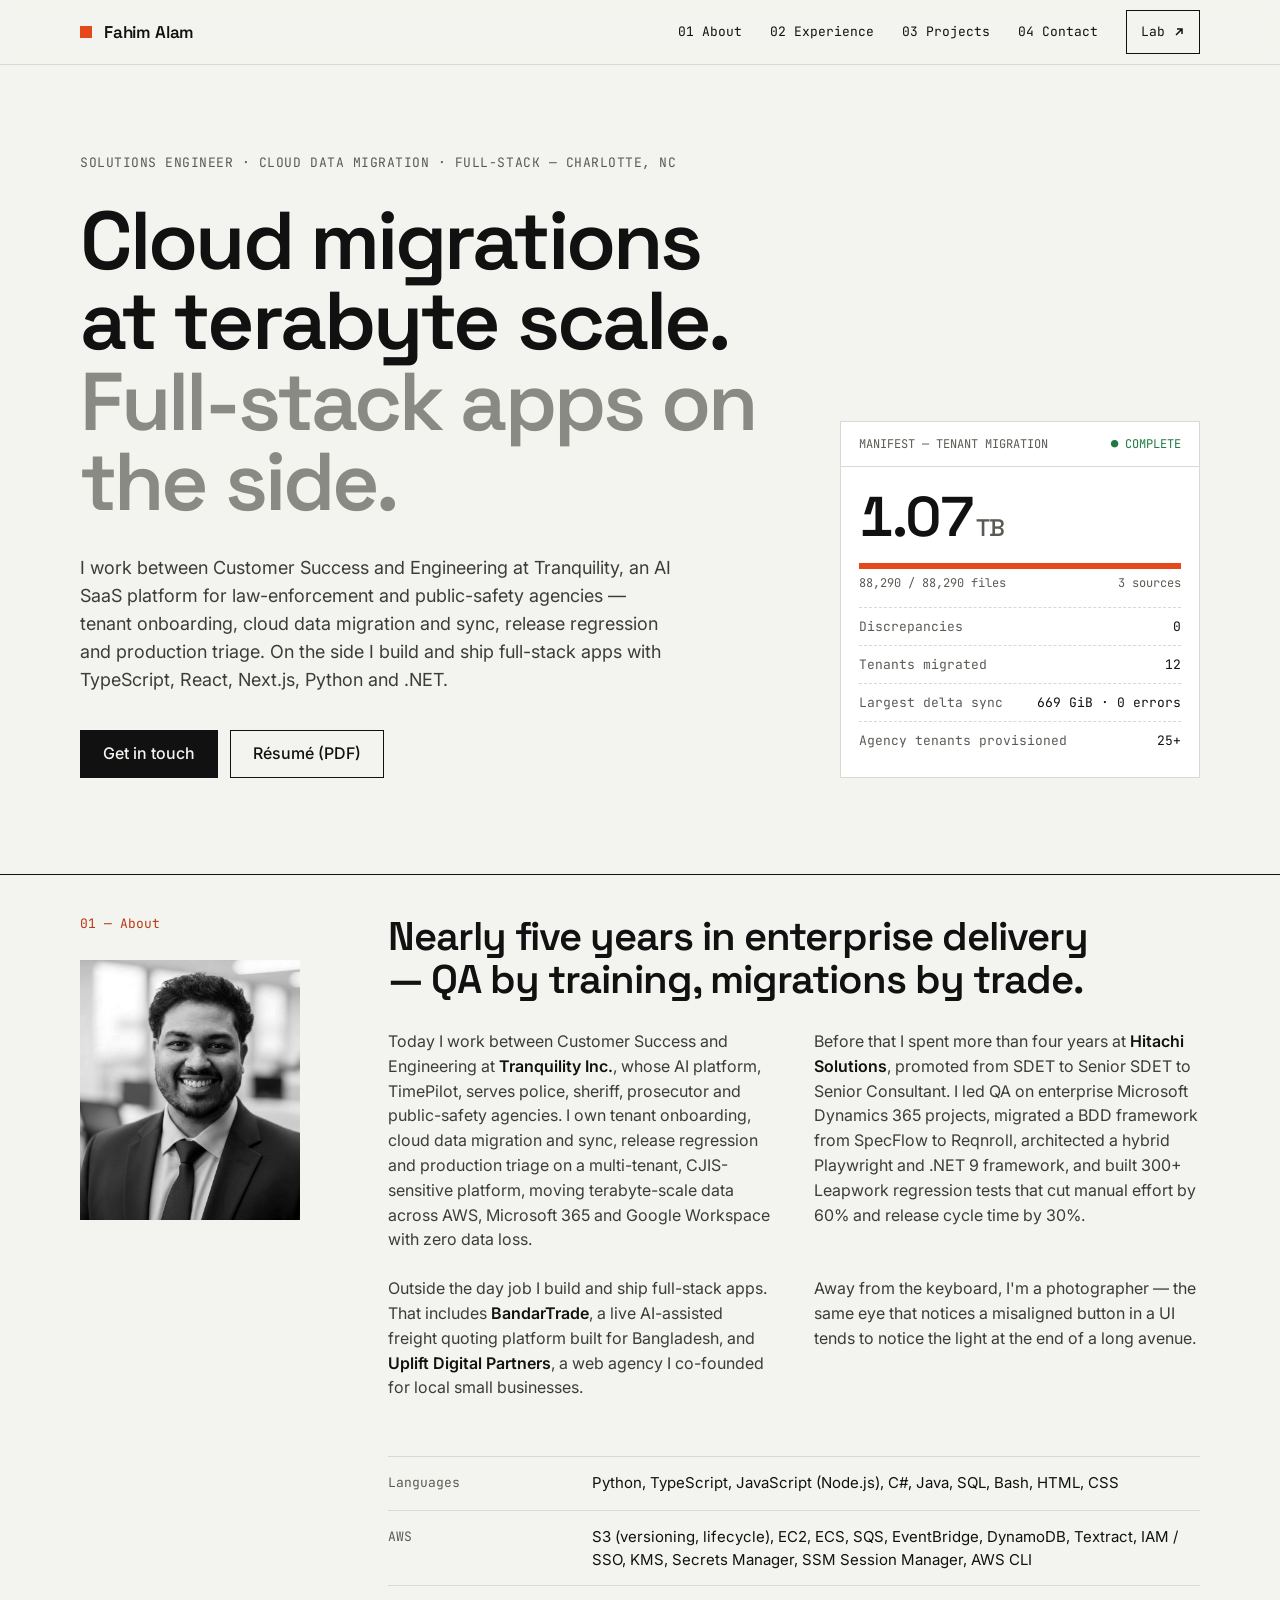
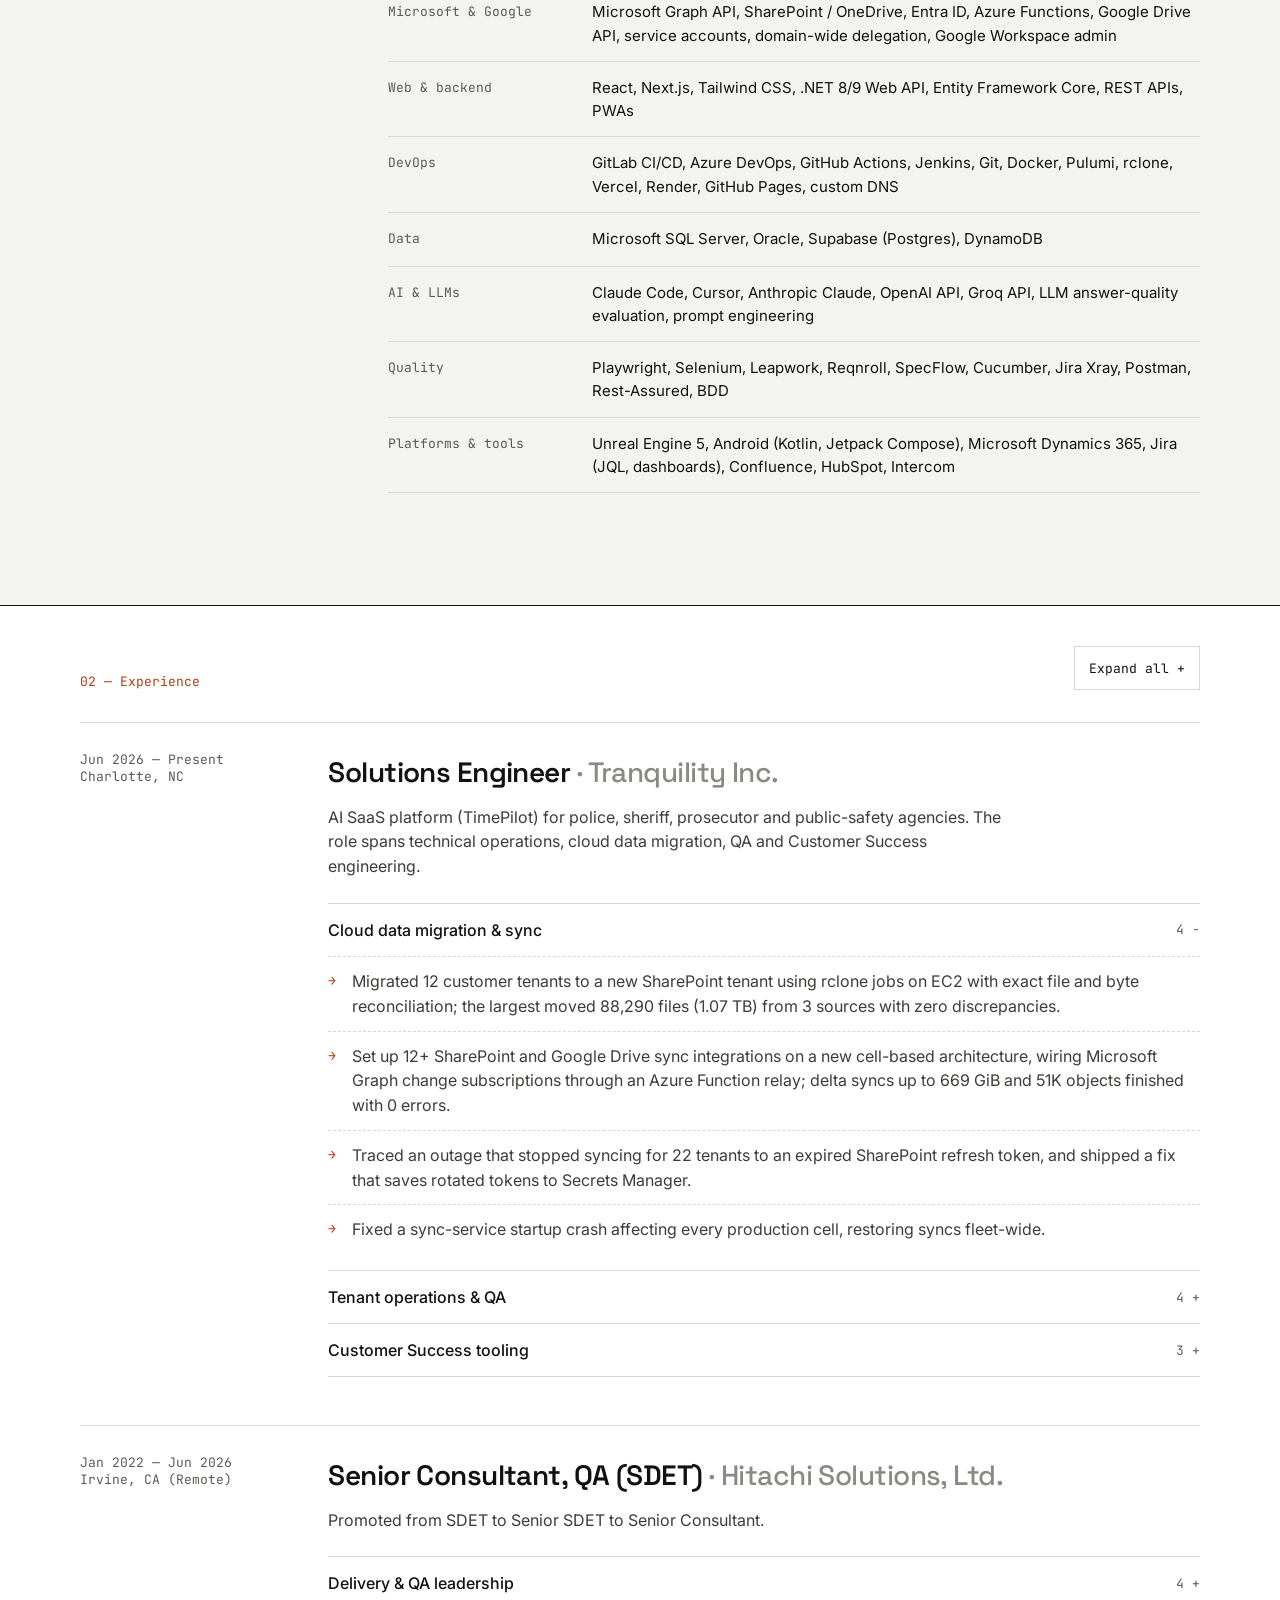
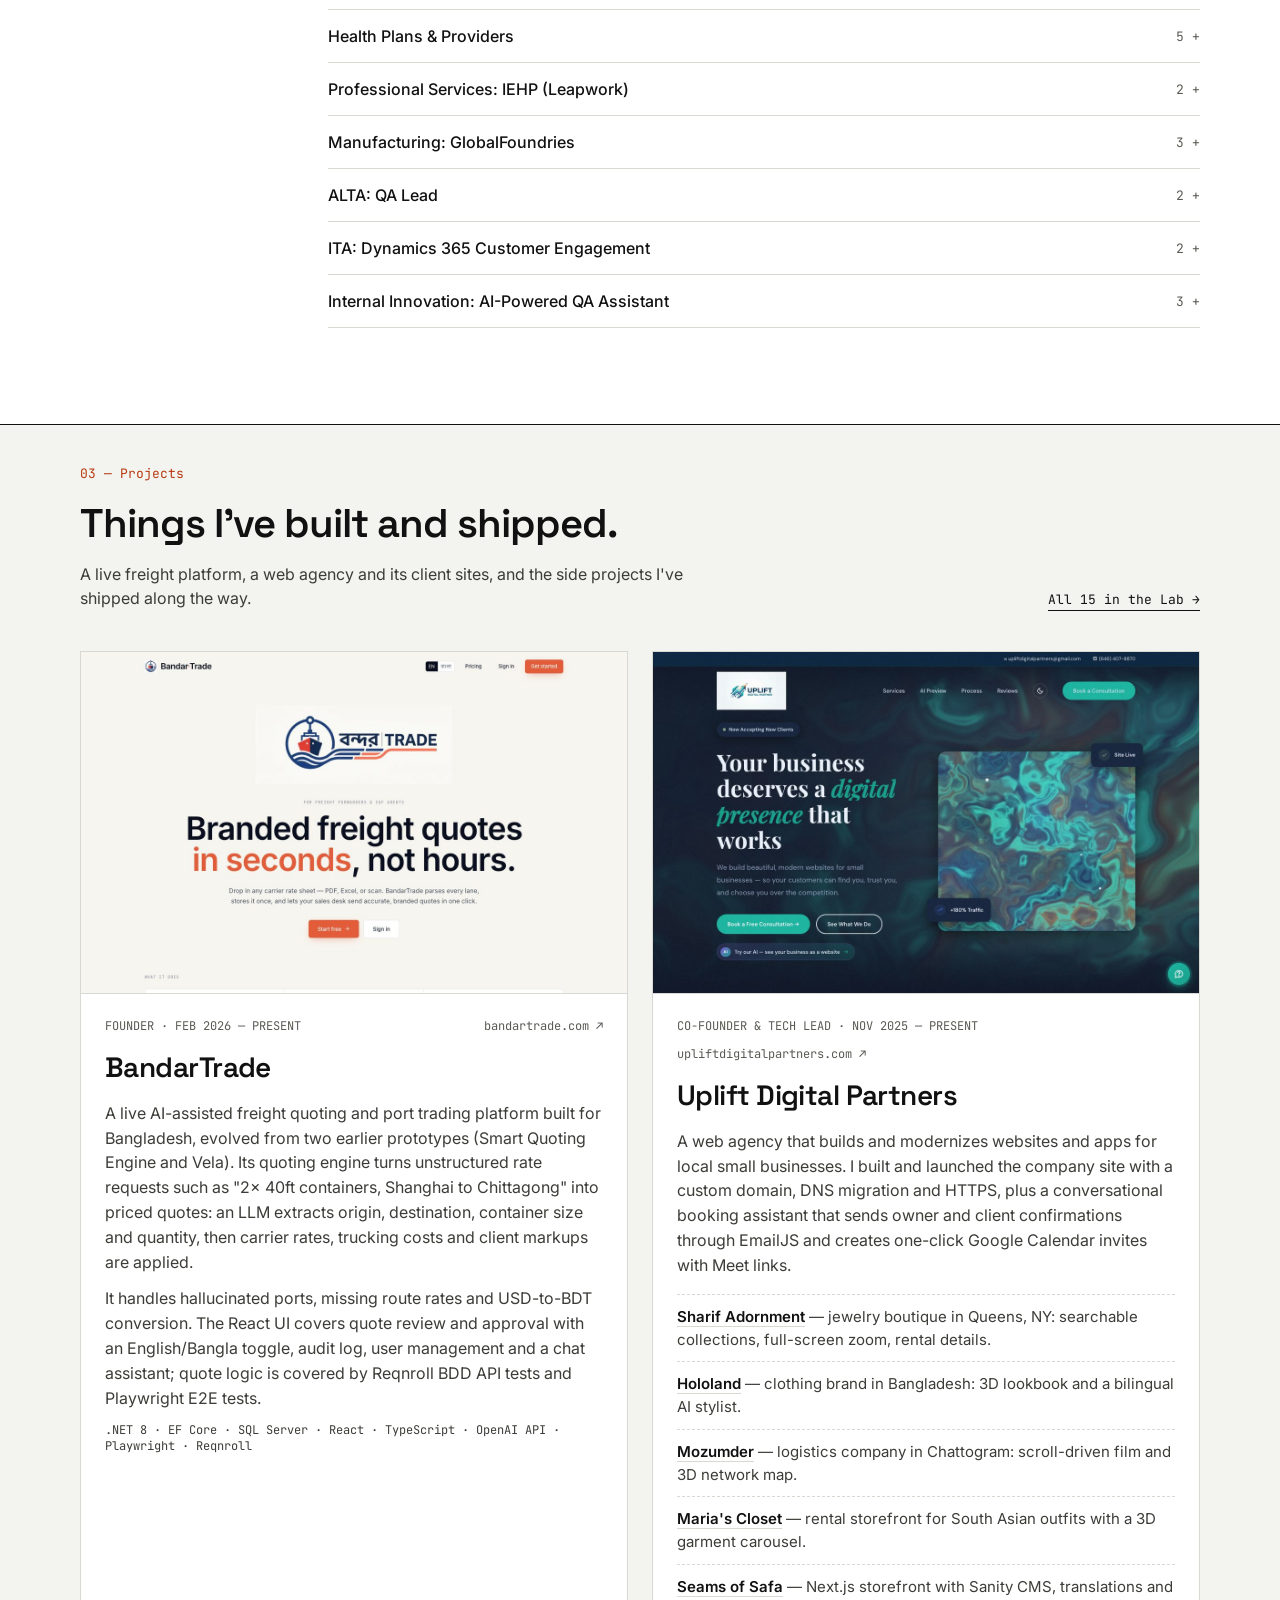
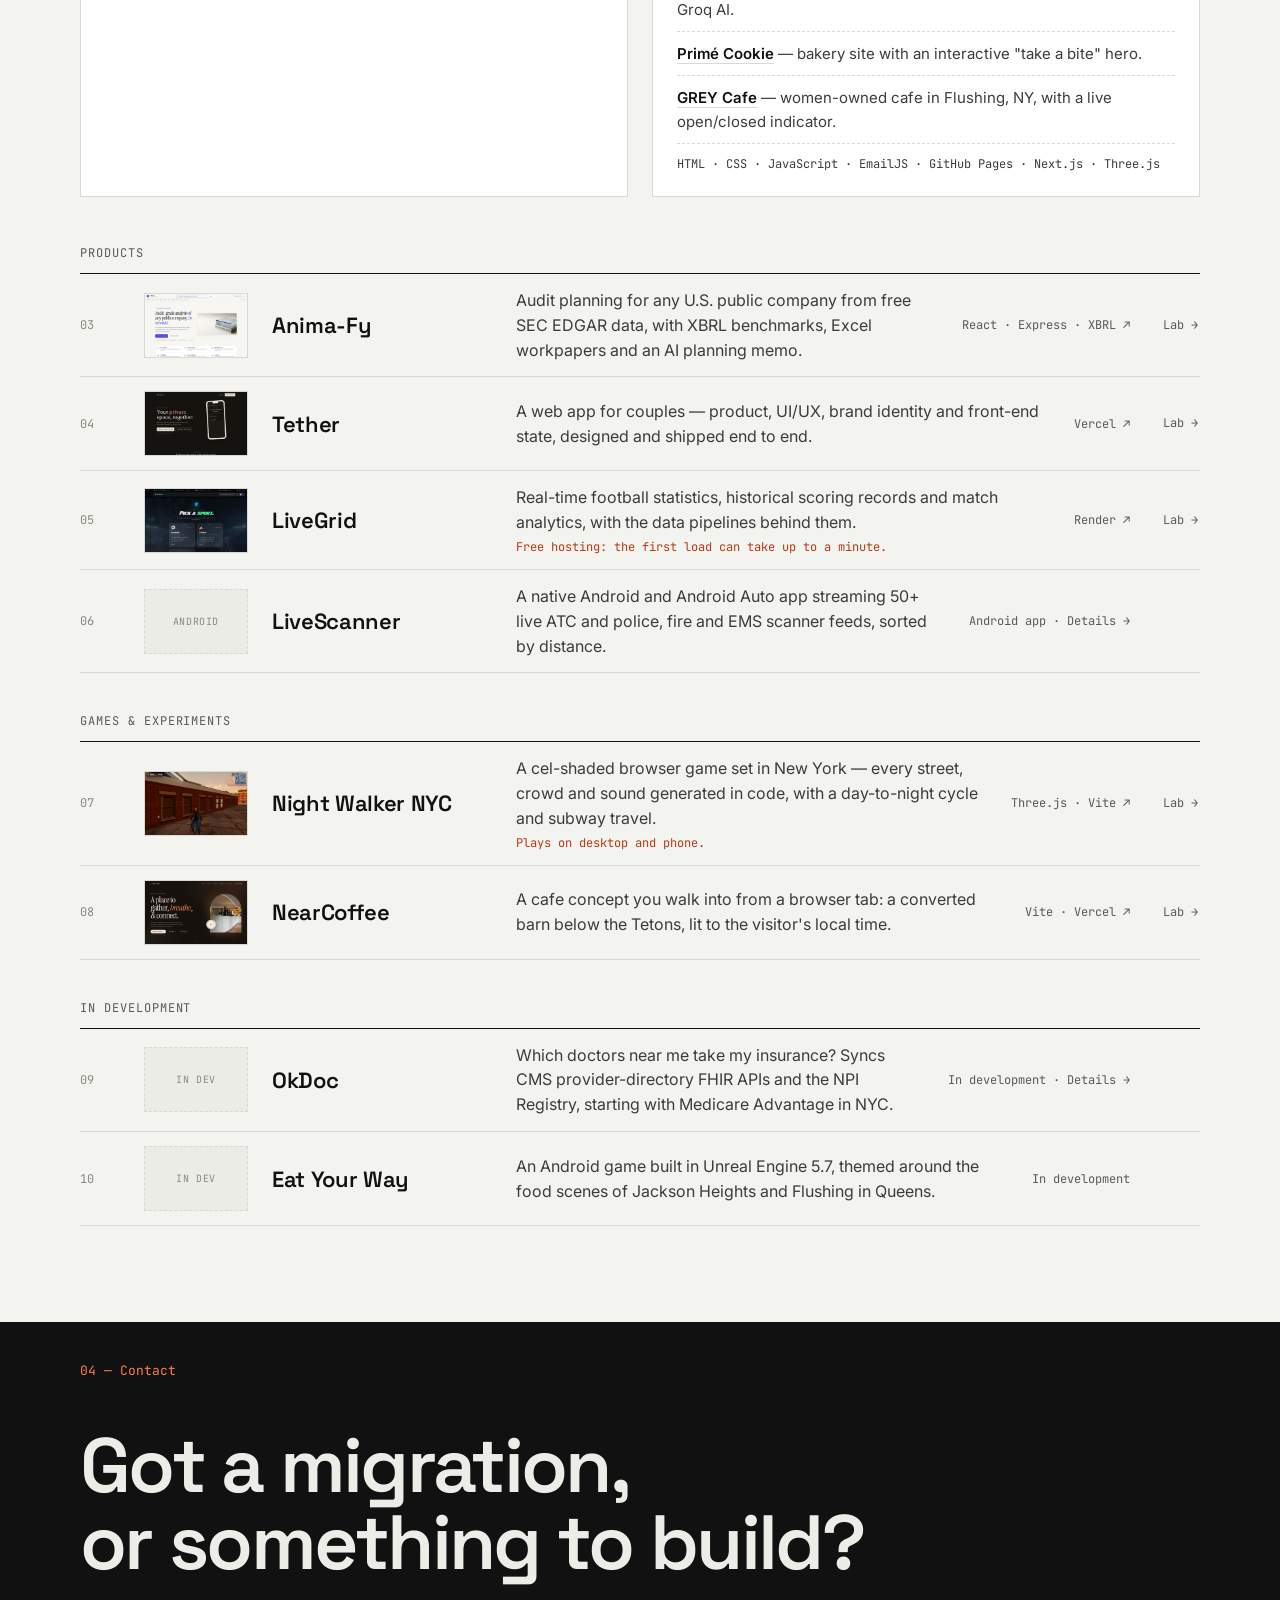
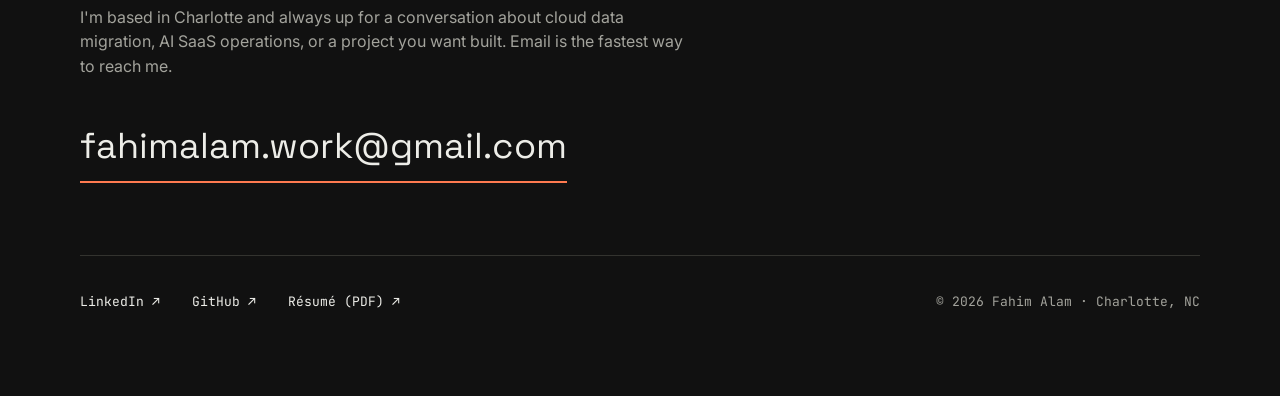
==== commit f2c1e6ce: "Remove Never Forget from the site" ====
--- a/index.html
+++ b/index.html
@@ -277,22 +277,21 @@
               <li class="index-row"><a class="index-main" href="https://animafy-ai.vercel.app" target="_blank" rel="noopener"><span class="index-no">03</span><img class="index-thumb" src="assets/shots/anima-fy.jpg" alt="" width="1200" height="750" loading="lazy" decoding="async" /><span class="index-name">Anima-Fy</span><span class="index-line">Audit planning for any U.S. public company from free SEC EDGAR data, with XBRL benchmarks, Excel workpapers and an AI planning memo.</span><span class="index-meta">React · Express · XBRL ↗</span></a><a class="index-lab" href="lab/#anima-fy" aria-label="Anima-Fy in the Lab">Lab →</a></li>
               <li class="index-row"><a class="index-main" href="https://tether-us.vercel.app" target="_blank" rel="noopener"><span class="index-no">04</span><img class="index-thumb" src="assets/shots/tether.jpg" alt="" width="1200" height="750" loading="lazy" decoding="async" /><span class="index-name">Tether</span><span class="index-line">A web app for couples — product, UI/UX, brand identity and front-end state, designed and shipped end to end.</span><span class="index-meta">Vercel ↗</span></a><a class="index-lab" href="lab/#tether" aria-label="Tether in the Lab">Lab →</a></li>
               <li class="index-row"><a class="index-main" href="https://livegrid.onrender.com" target="_blank" rel="noopener"><span class="index-no">05</span><img class="index-thumb" src="assets/shots/livegrid.jpg" alt="" width="1200" height="750" loading="lazy" decoding="async" /><span class="index-name">LiveGrid</span><span class="index-line">Real-time football statistics, historical scoring records and match analytics, with the data pipelines behind them. <span class="index-note">Free hosting: the first load can take up to a minute.</span></span><span class="index-meta">Render ↗</span></a><a class="index-lab" href="lab/#livegrid" aria-label="LiveGrid in the Lab">Lab →</a></li>
-              <li class="index-row"><a class="index-main" href="https://neverforget-timesheet.netlify.app" target="_blank" rel="noopener"><span class="index-no">06</span><img class="index-thumb" src="assets/shots/never-forget.jpg" alt="" width="1200" height="750" loading="lazy" decoding="async" /><span class="index-name">Never Forget</span><span class="index-line">A weekly timesheet reminder that starts polite on Friday morning and escalates until you submit, with web push from serverless functions.</span><span class="index-meta">Web Push · Netlify ↗</span></a></li>
-              <li class="index-row"><a class="index-main" href="lab/#livescanner"><span class="index-no">07</span><span class="index-thumb index-blank" aria-hidden="true">Android</span><span class="index-name">LiveScanner</span><span class="index-line">A native Android and Android Auto app streaming 50+ live ATC and police, fire and EMS scanner feeds, sorted by distance.</span><span class="index-meta">Android app · Details →</span></a></li>
+              <li class="index-row"><a class="index-main" href="lab/#livescanner"><span class="index-no">06</span><span class="index-thumb index-blank" aria-hidden="true">Android</span><span class="index-name">LiveScanner</span><span class="index-line">A native Android and Android Auto app streaming 50+ live ATC and police, fire and EMS scanner feeds, sorted by distance.</span><span class="index-meta">Android app · Details →</span></a></li>
             </ol>
           </section>
           <section class="index-group">
             <h3 class="index-heading">Games &amp; experiments</h3>
             <ol class="index">
-              <li class="index-row"><a class="index-main" href="https://three-js-brainstorm.vercel.app" target="_blank" rel="noopener"><span class="index-no">08</span><img class="index-thumb" src="assets/shots/night-walker.jpg" alt="" width="1200" height="750" loading="lazy" decoding="async" /><span class="index-name">Night Walker NYC</span><span class="index-line">A cel-shaded browser game set in New York — every street, crowd and sound generated in code, with a day-to-night cycle and subway travel. <span class="index-note">Plays on desktop and phone.</span></span><span class="index-meta">Three.js · Vite ↗</span></a><a class="index-lab" href="lab/#night-walker" aria-label="Night Walker NYC in the Lab">Lab →</a></li>
-              <li class="index-row"><a class="index-main" href="https://www.nearcoffee.space" target="_blank" rel="noopener"><span class="index-no">09</span><img class="index-thumb" src="assets/shots/near-coffee.jpg" alt="" width="1200" height="750" loading="lazy" decoding="async" /><span class="index-name">NearCoffee</span><span class="index-line">A cafe concept you walk into from a browser tab: a converted barn below the Tetons, lit to the visitor's local time.</span><span class="index-meta">Vite · Vercel ↗</span></a><a class="index-lab" href="lab/#near-coffee" aria-label="NearCoffee in the Lab">Lab →</a></li>
+              <li class="index-row"><a class="index-main" href="https://three-js-brainstorm.vercel.app" target="_blank" rel="noopener"><span class="index-no">07</span><img class="index-thumb" src="assets/shots/night-walker.jpg" alt="" width="1200" height="750" loading="lazy" decoding="async" /><span class="index-name">Night Walker NYC</span><span class="index-line">A cel-shaded browser game set in New York — every street, crowd and sound generated in code, with a day-to-night cycle and subway travel. <span class="index-note">Plays on desktop and phone.</span></span><span class="index-meta">Three.js · Vite ↗</span></a><a class="index-lab" href="lab/#night-walker" aria-label="Night Walker NYC in the Lab">Lab →</a></li>
+              <li class="index-row"><a class="index-main" href="https://www.nearcoffee.space" target="_blank" rel="noopener"><span class="index-no">08</span><img class="index-thumb" src="assets/shots/near-coffee.jpg" alt="" width="1200" height="750" loading="lazy" decoding="async" /><span class="index-name">NearCoffee</span><span class="index-line">A cafe concept you walk into from a browser tab: a converted barn below the Tetons, lit to the visitor's local time.</span><span class="index-meta">Vite · Vercel ↗</span></a><a class="index-lab" href="lab/#near-coffee" aria-label="NearCoffee in the Lab">Lab →</a></li>
             </ol>
           </section>
           <section class="index-group">
             <h3 class="index-heading">In development</h3>
             <ol class="index">
-              <li class="index-row"><a class="index-main" href="lab/#okdoc"><span class="index-no">10</span><span class="index-thumb index-blank" aria-hidden="true">In dev</span><span class="index-name">OkDoc</span><span class="index-line">Which doctors near me take my insurance? Syncs CMS provider-directory FHIR APIs and the NPI Registry, starting with Medicare Advantage in NYC.</span><span class="index-meta">In development · Details →</span></a></li>
-              <li class="index-row"><div class="index-main"><span class="index-no">11</span><span class="index-thumb index-blank" aria-hidden="true">In dev</span><span class="index-name">Eat Your Way</span><span class="index-line">An Android game built in Unreal Engine 5.7, themed around the food scenes of Jackson Heights and Flushing in Queens.</span><span class="index-meta">In development</span></div></li>
+              <li class="index-row"><a class="index-main" href="lab/#okdoc"><span class="index-no">09</span><span class="index-thumb index-blank" aria-hidden="true">In dev</span><span class="index-name">OkDoc</span><span class="index-line">Which doctors near me take my insurance? Syncs CMS provider-directory FHIR APIs and the NPI Registry, starting with Medicare Advantage in NYC.</span><span class="index-meta">In development · Details →</span></a></li>
+              <li class="index-row"><div class="index-main"><span class="index-no">10</span><span class="index-thumb index-blank" aria-hidden="true">In dev</span><span class="index-name">Eat Your Way</span><span class="index-line">An Android game built in Unreal Engine 5.7, themed around the food scenes of Jackson Heights and Flushing in Queens.</span><span class="index-meta">In development</span></div></li>
             </ol>
           </section>
         </div>
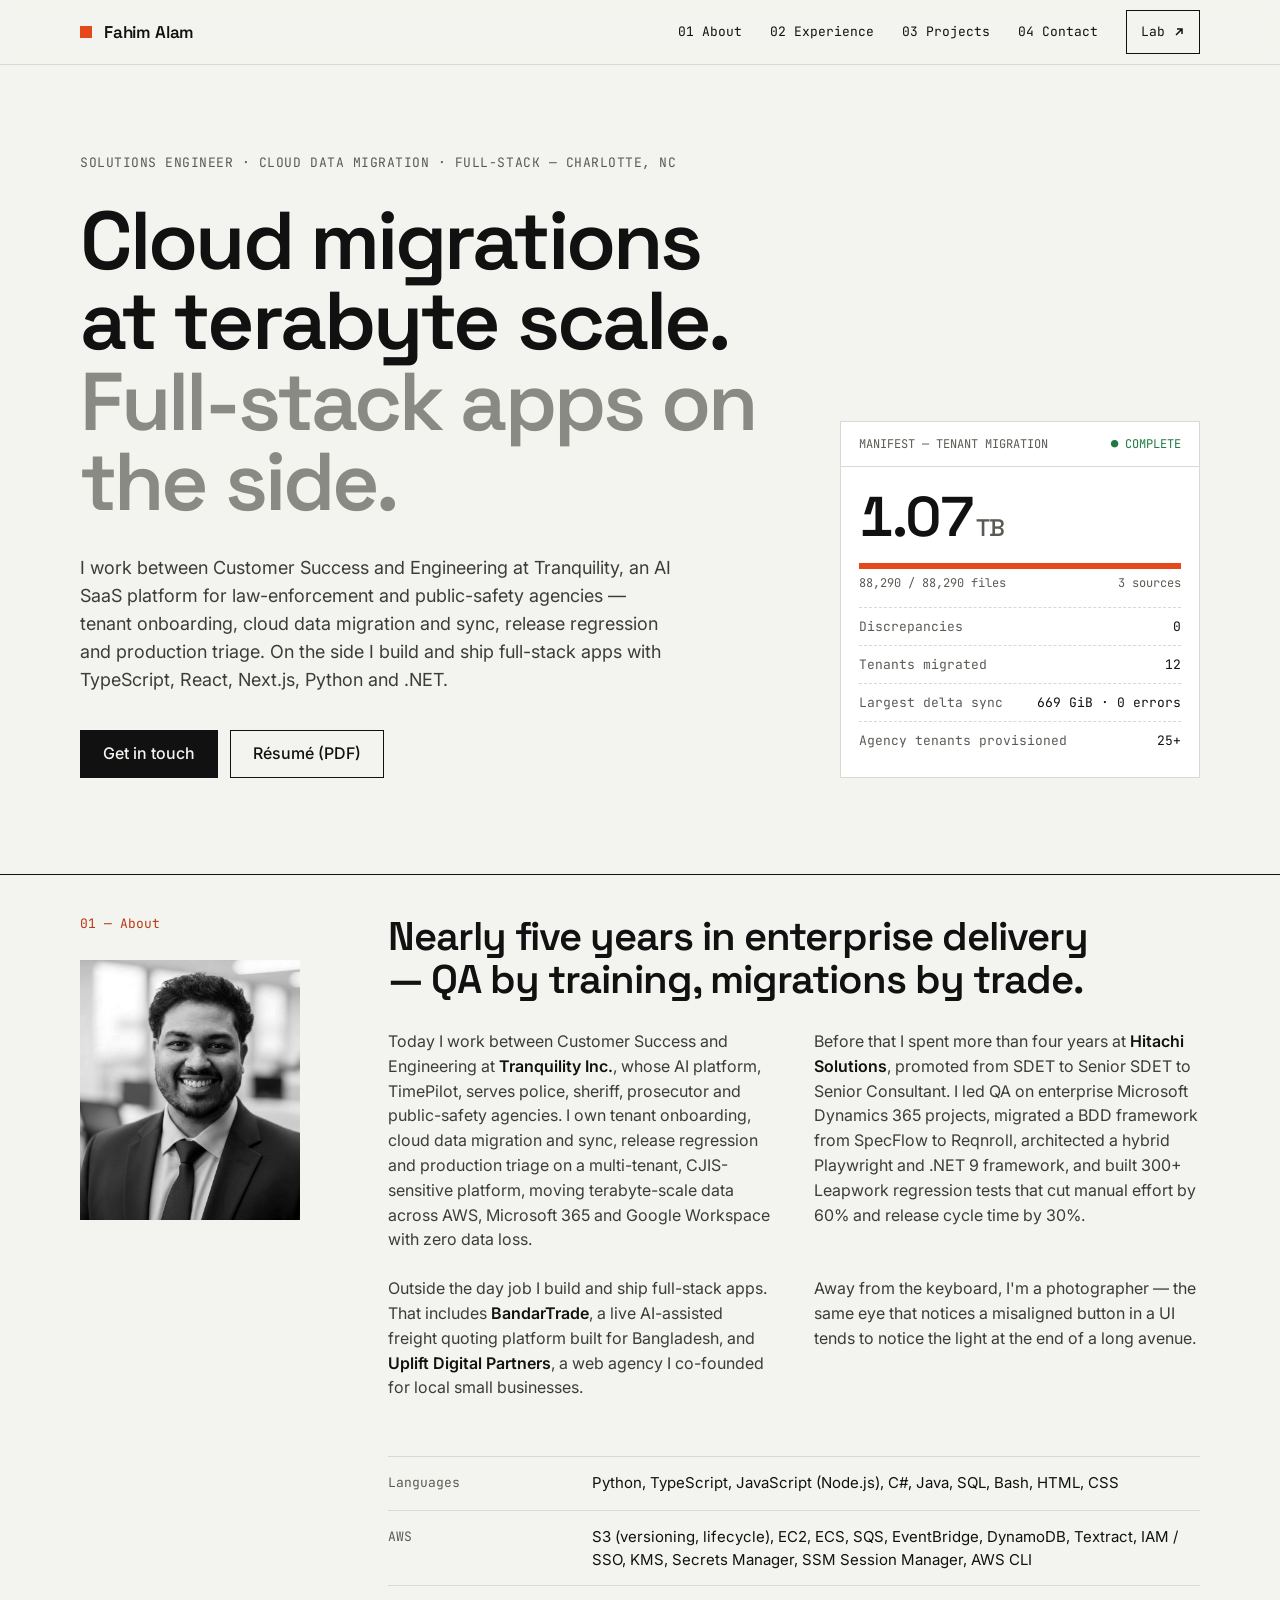
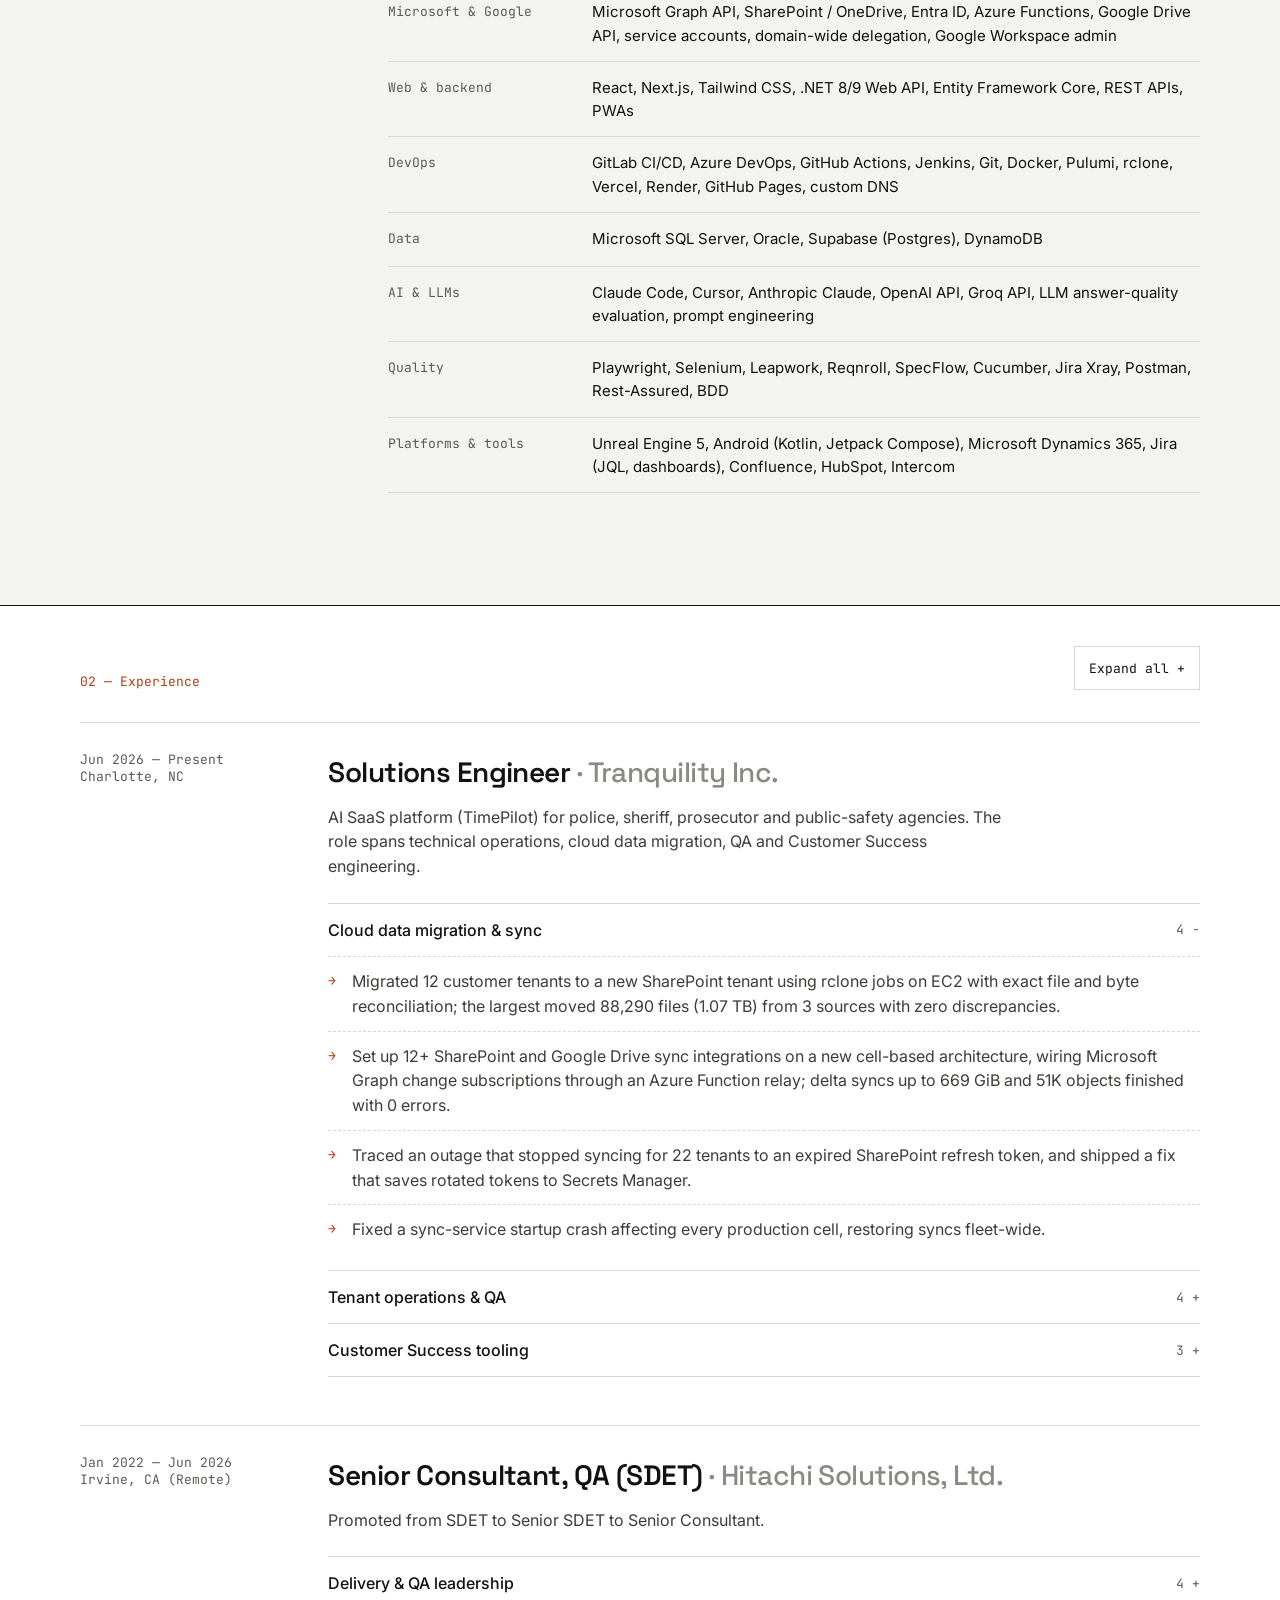
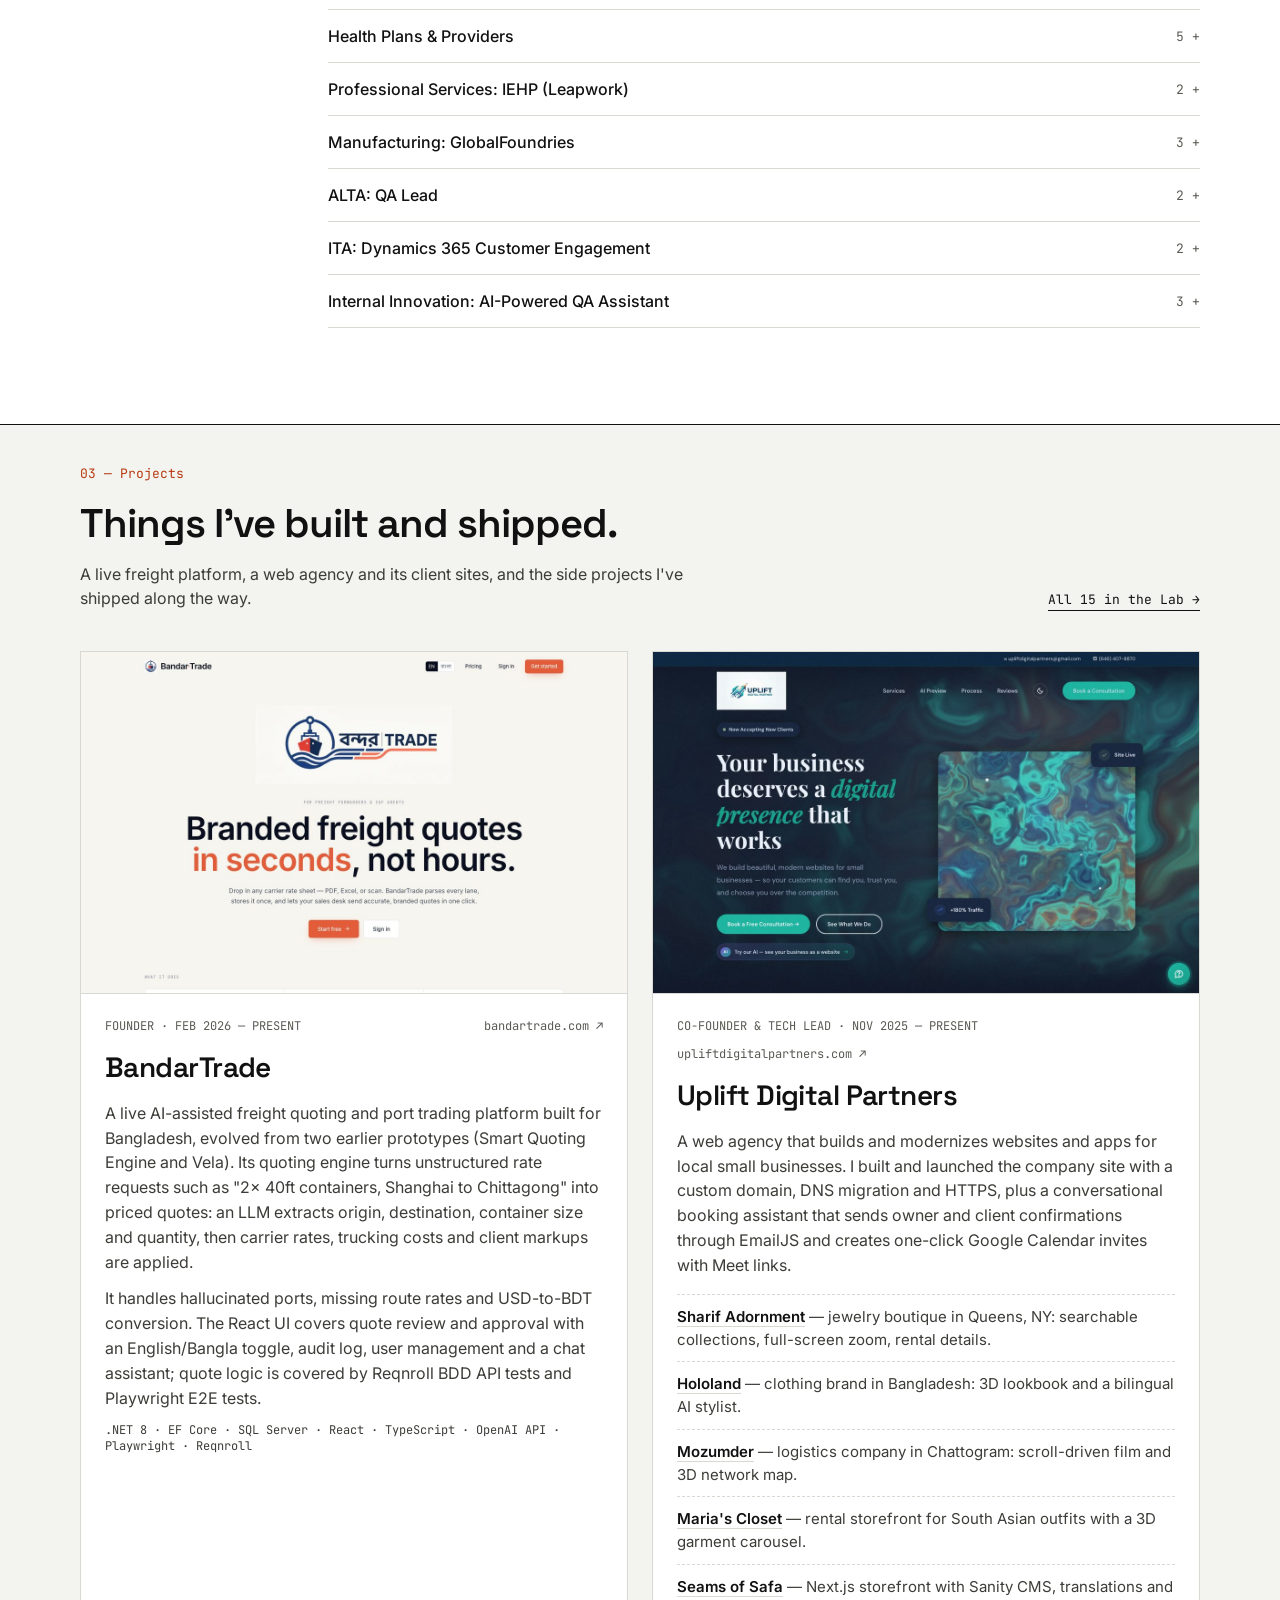
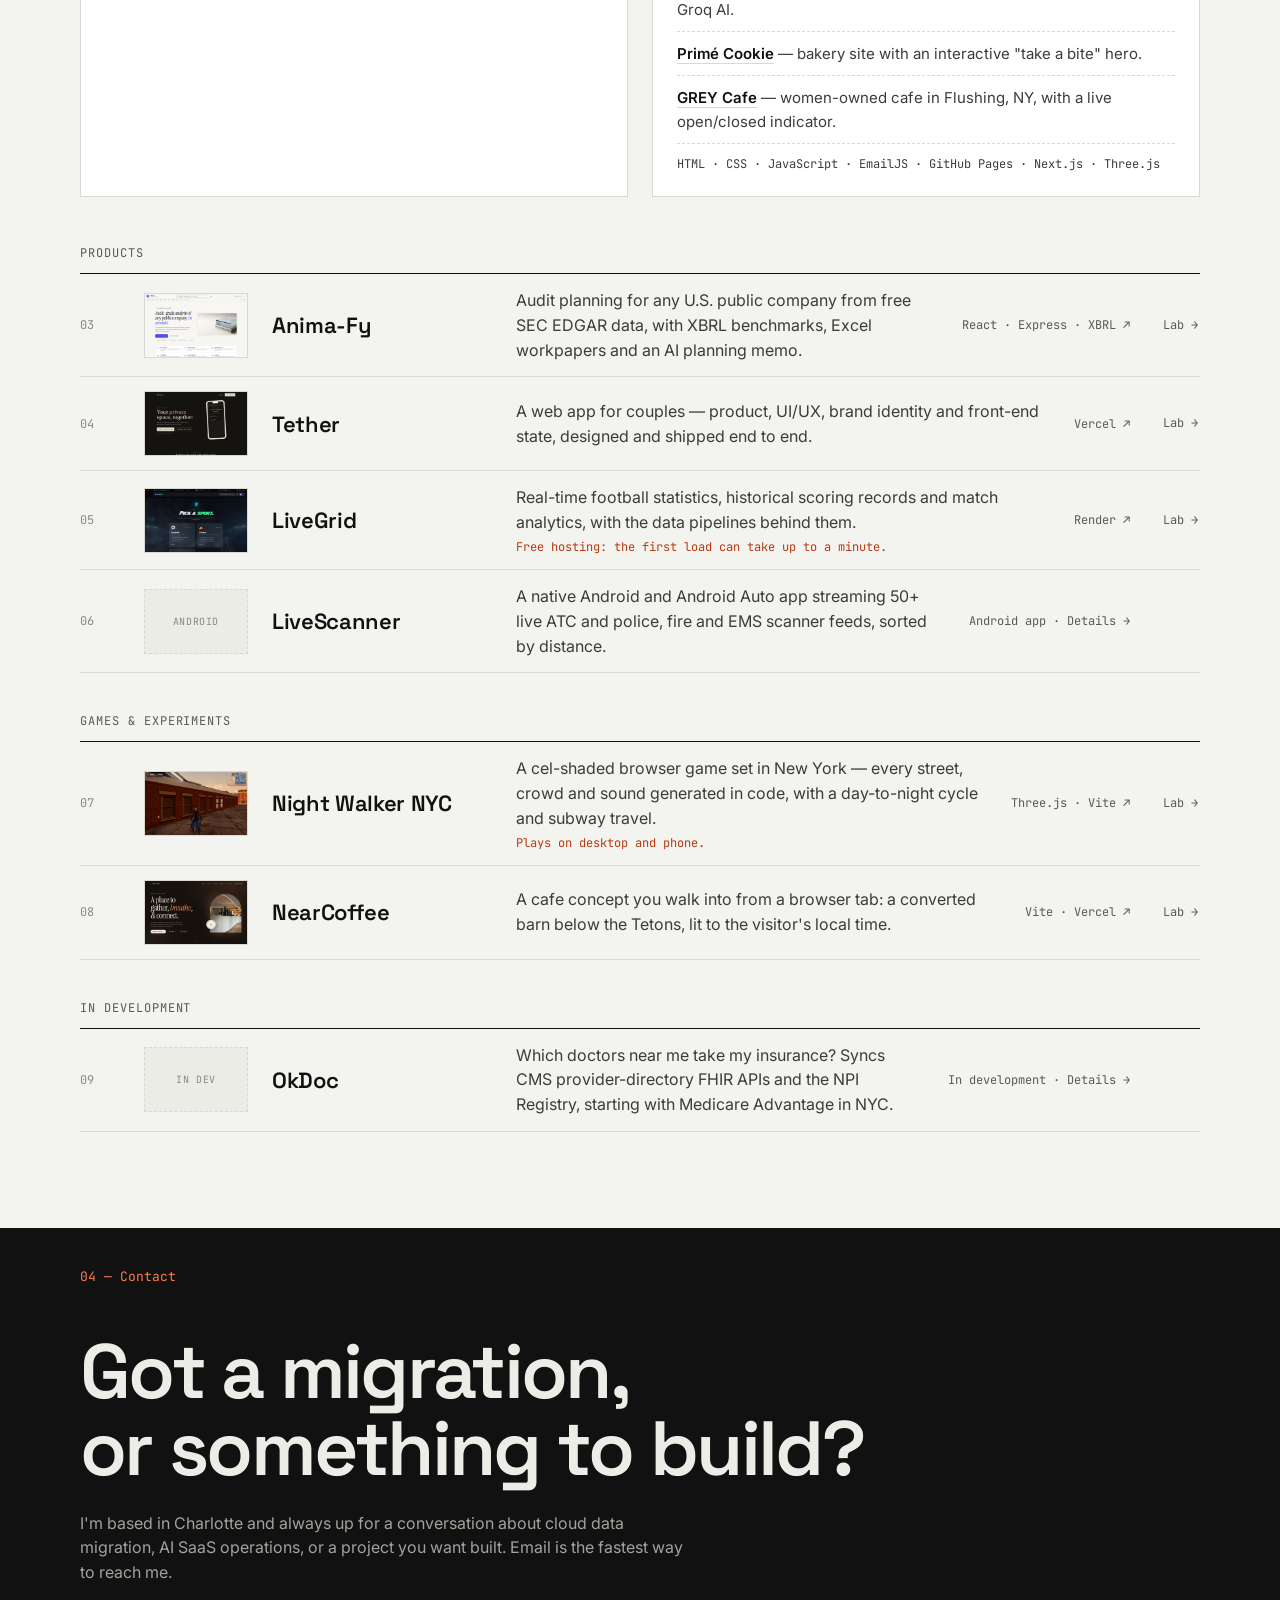
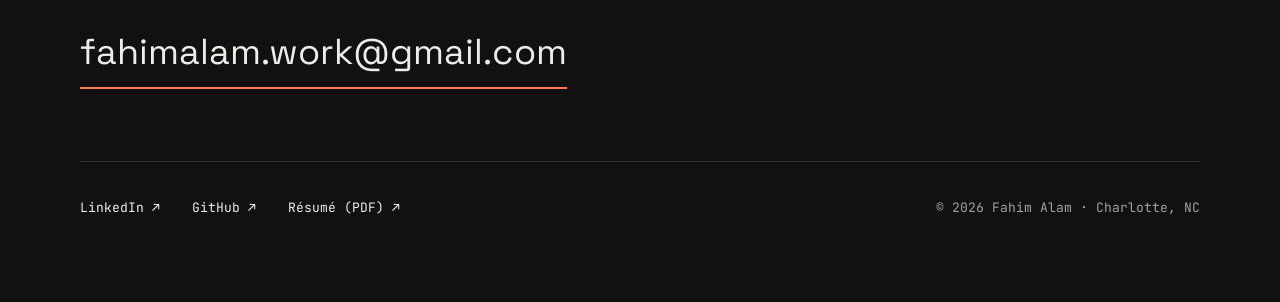
==== commit 38f4d716: "Remove Eat Your Way from the site" ====
--- a/index.html
+++ b/index.html
@@ -291,7 +291,6 @@
             <h3 class="index-heading">In development</h3>
             <ol class="index">
               <li class="index-row"><a class="index-main" href="lab/#okdoc"><span class="index-no">09</span><span class="index-thumb index-blank" aria-hidden="true">In dev</span><span class="index-name">OkDoc</span><span class="index-line">Which doctors near me take my insurance? Syncs CMS provider-directory FHIR APIs and the NPI Registry, starting with Medicare Advantage in NYC.</span><span class="index-meta">In development · Details →</span></a></li>
-              <li class="index-row"><div class="index-main"><span class="index-no">10</span><span class="index-thumb index-blank" aria-hidden="true">In dev</span><span class="index-name">Eat Your Way</span><span class="index-line">An Android game built in Unreal Engine 5.7, themed around the food scenes of Jackson Heights and Flushing in Queens.</span><span class="index-meta">In development</span></div></li>
             </ol>
           </section>
         </div>
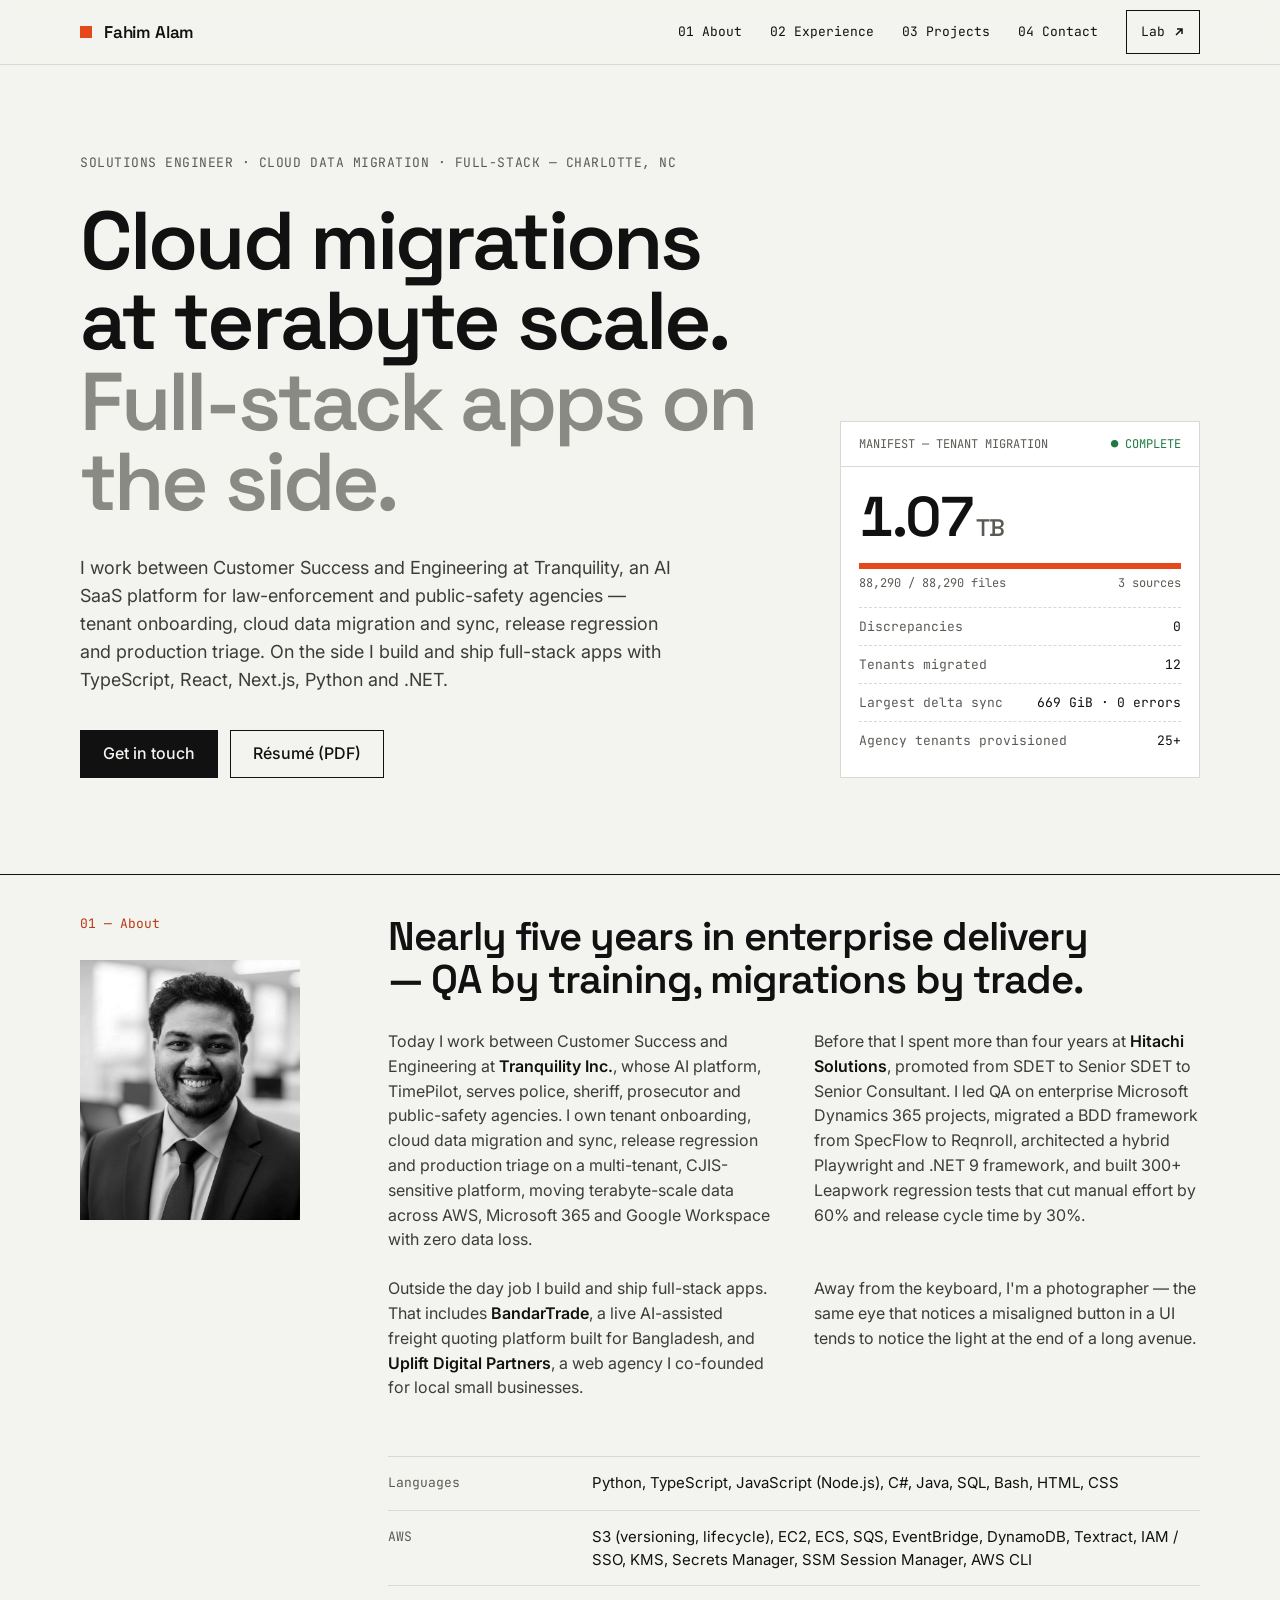
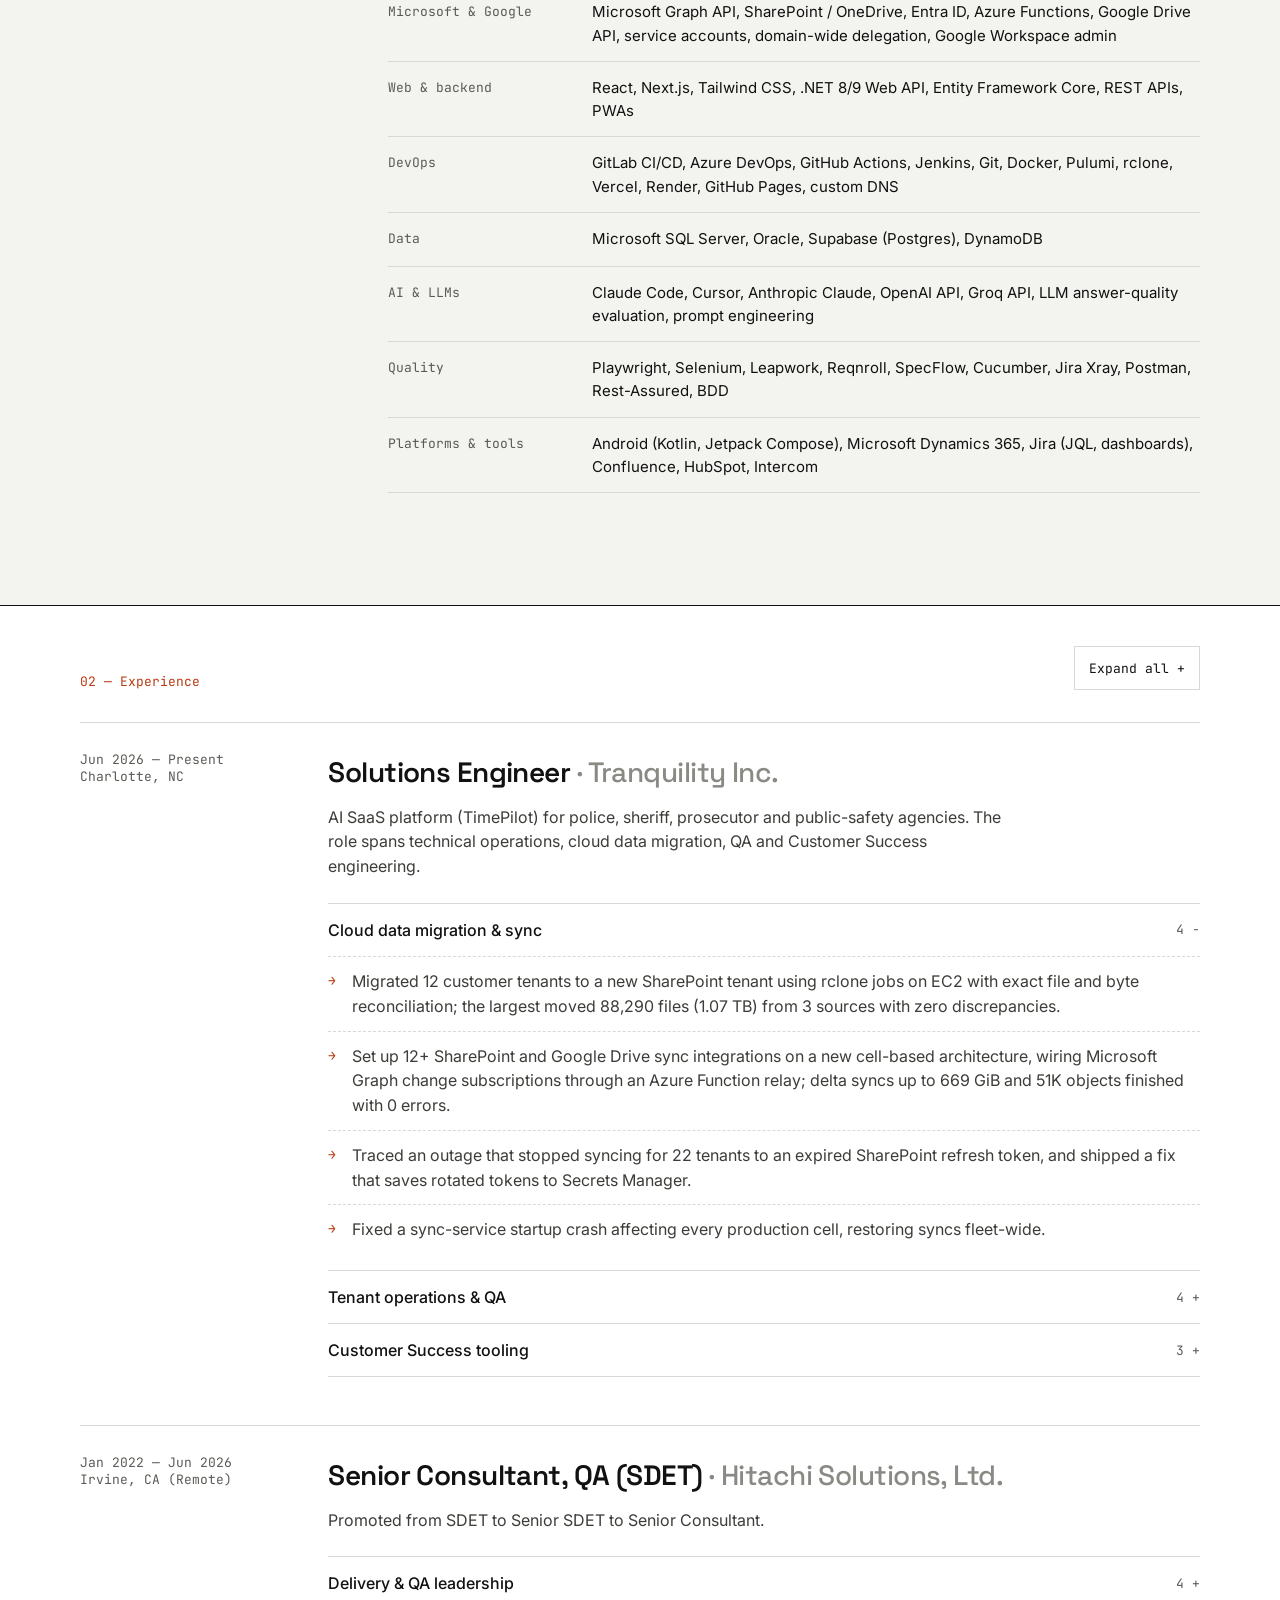
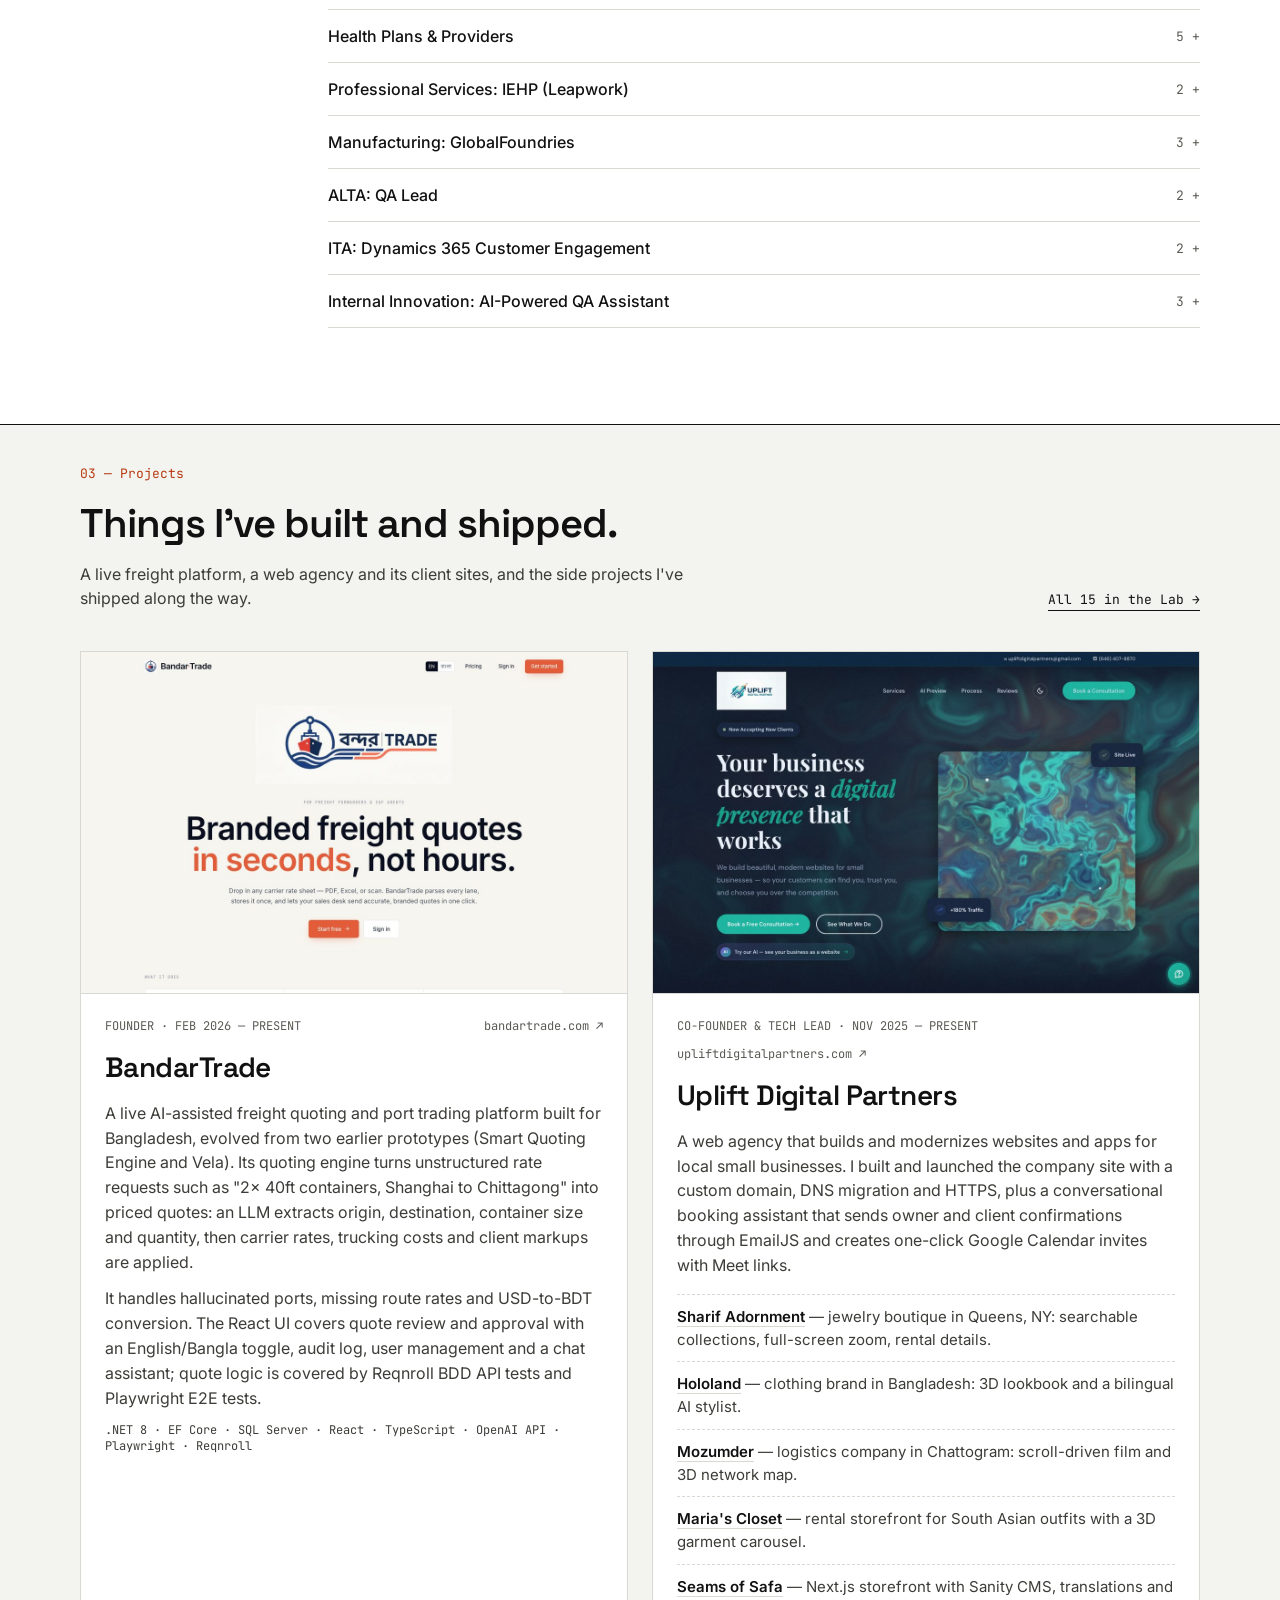
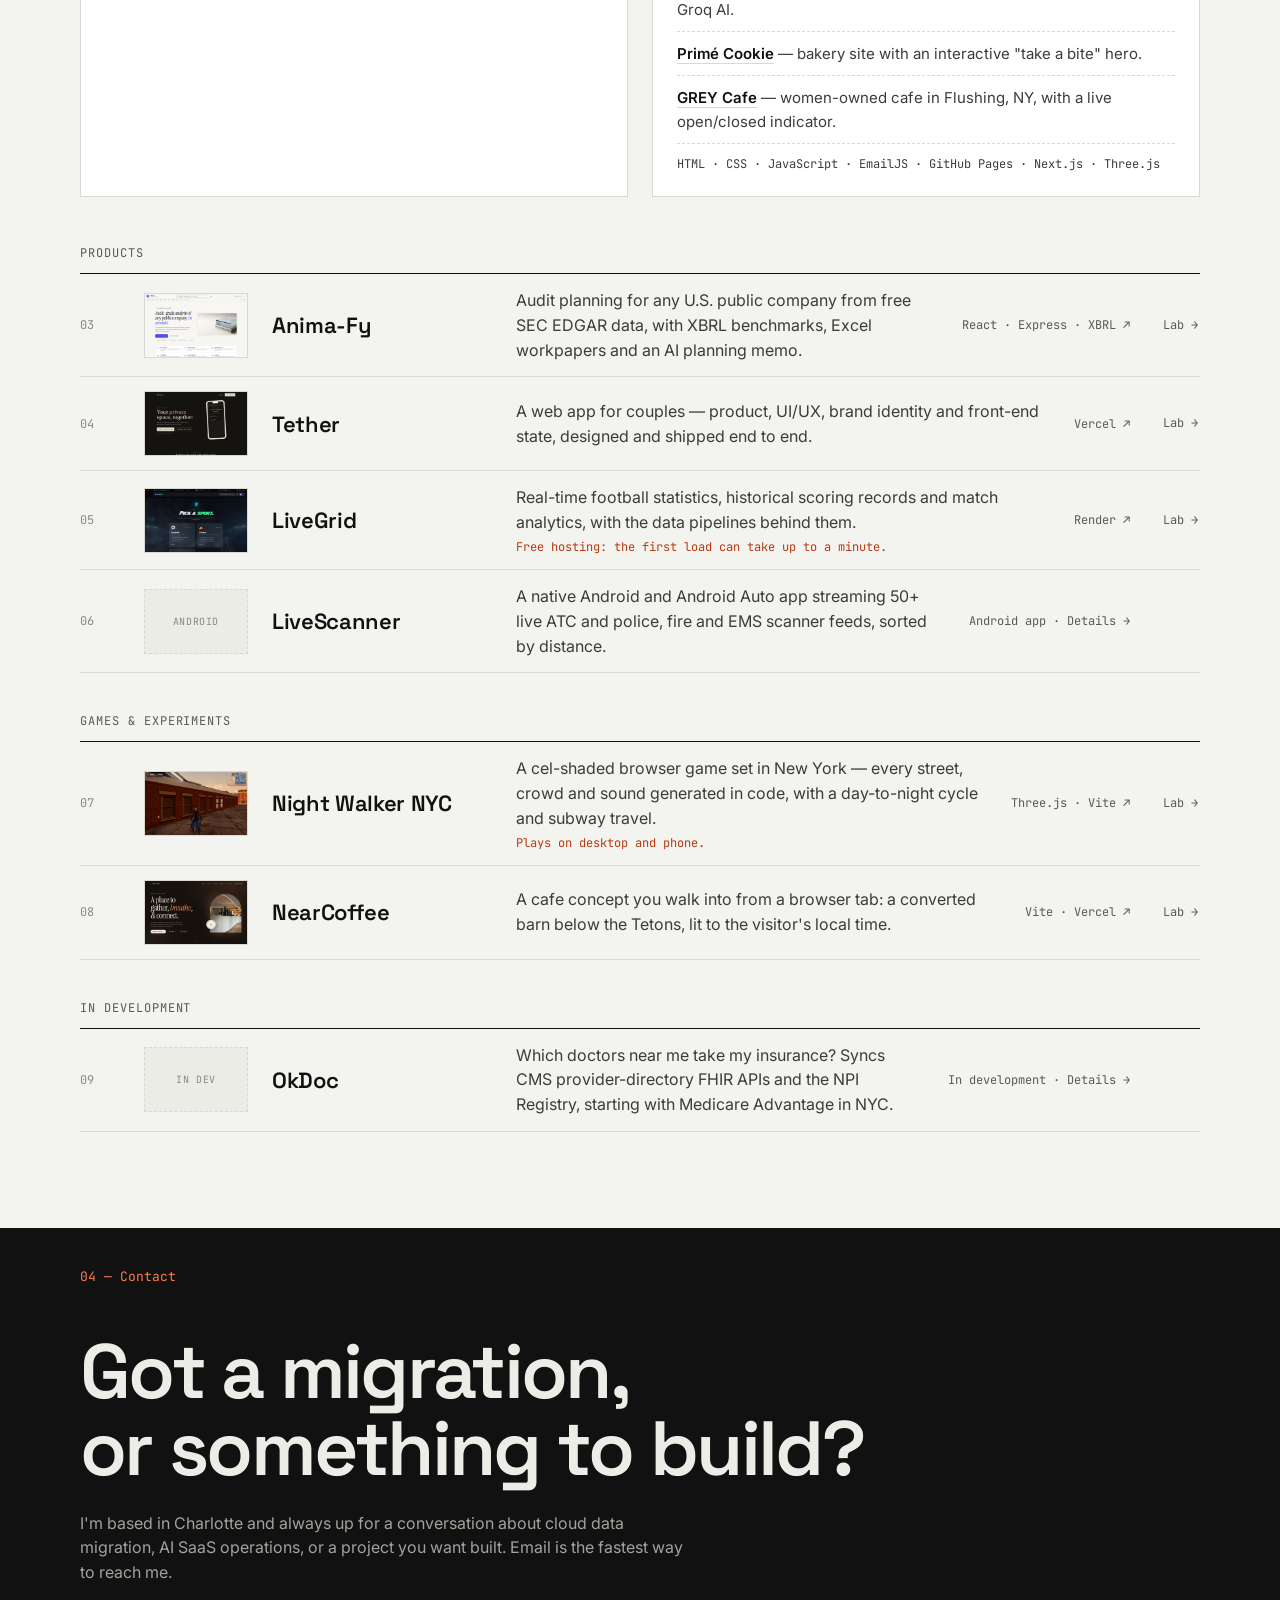
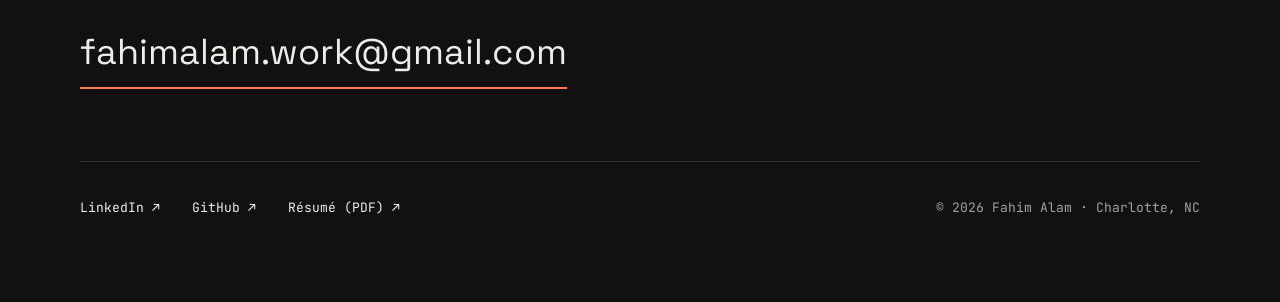
==== commit c9a71c36: "Remove Unreal Engine from skills" ====
--- a/index.html
+++ b/index.html
@@ -108,7 +108,7 @@
             <div class="skill-row"><dt>Data</dt><dd>Microsoft SQL Server, Oracle, Supabase (Postgres), DynamoDB</dd></div>
             <div class="skill-row"><dt>AI &amp; LLMs</dt><dd>Claude Code, Cursor, Anthropic Claude, OpenAI API, Groq API, LLM answer-quality evaluation, prompt engineering</dd></div>
             <div class="skill-row"><dt>Quality</dt><dd>Playwright, Selenium, Leapwork, Reqnroll, SpecFlow, Cucumber, Jira Xray, Postman, Rest-Assured, BDD</dd></div>
-            <div class="skill-row"><dt>Platforms &amp; tools</dt><dd>Unreal Engine 5, Android (Kotlin, Jetpack Compose), Microsoft Dynamics 365, Jira (JQL, dashboards), Confluence, HubSpot, Intercom</dd></div>
+            <div class="skill-row"><dt>Platforms &amp; tools</dt><dd>Android (Kotlin, Jetpack Compose), Microsoft Dynamics 365, Jira (JQL, dashboards), Confluence, HubSpot, Intercom</dd></div>
           </dl>
         </div>
       </div>
